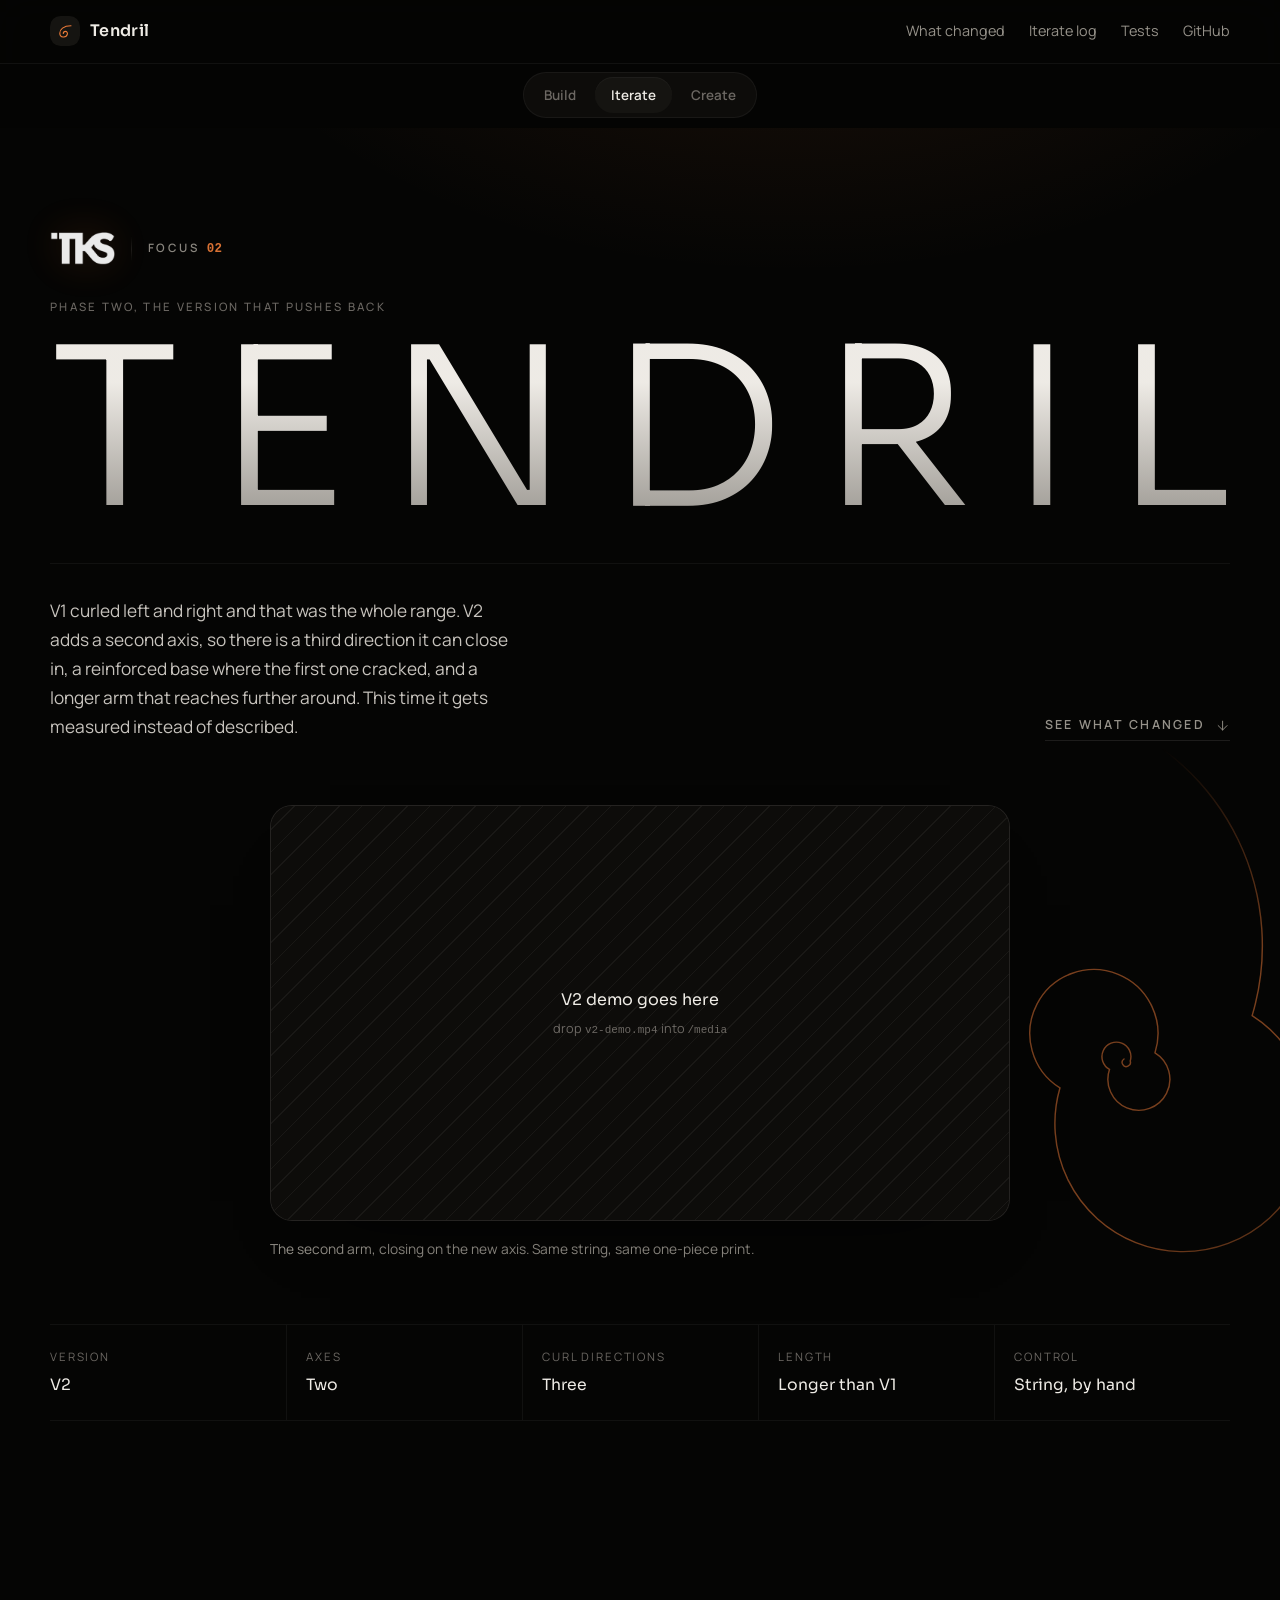
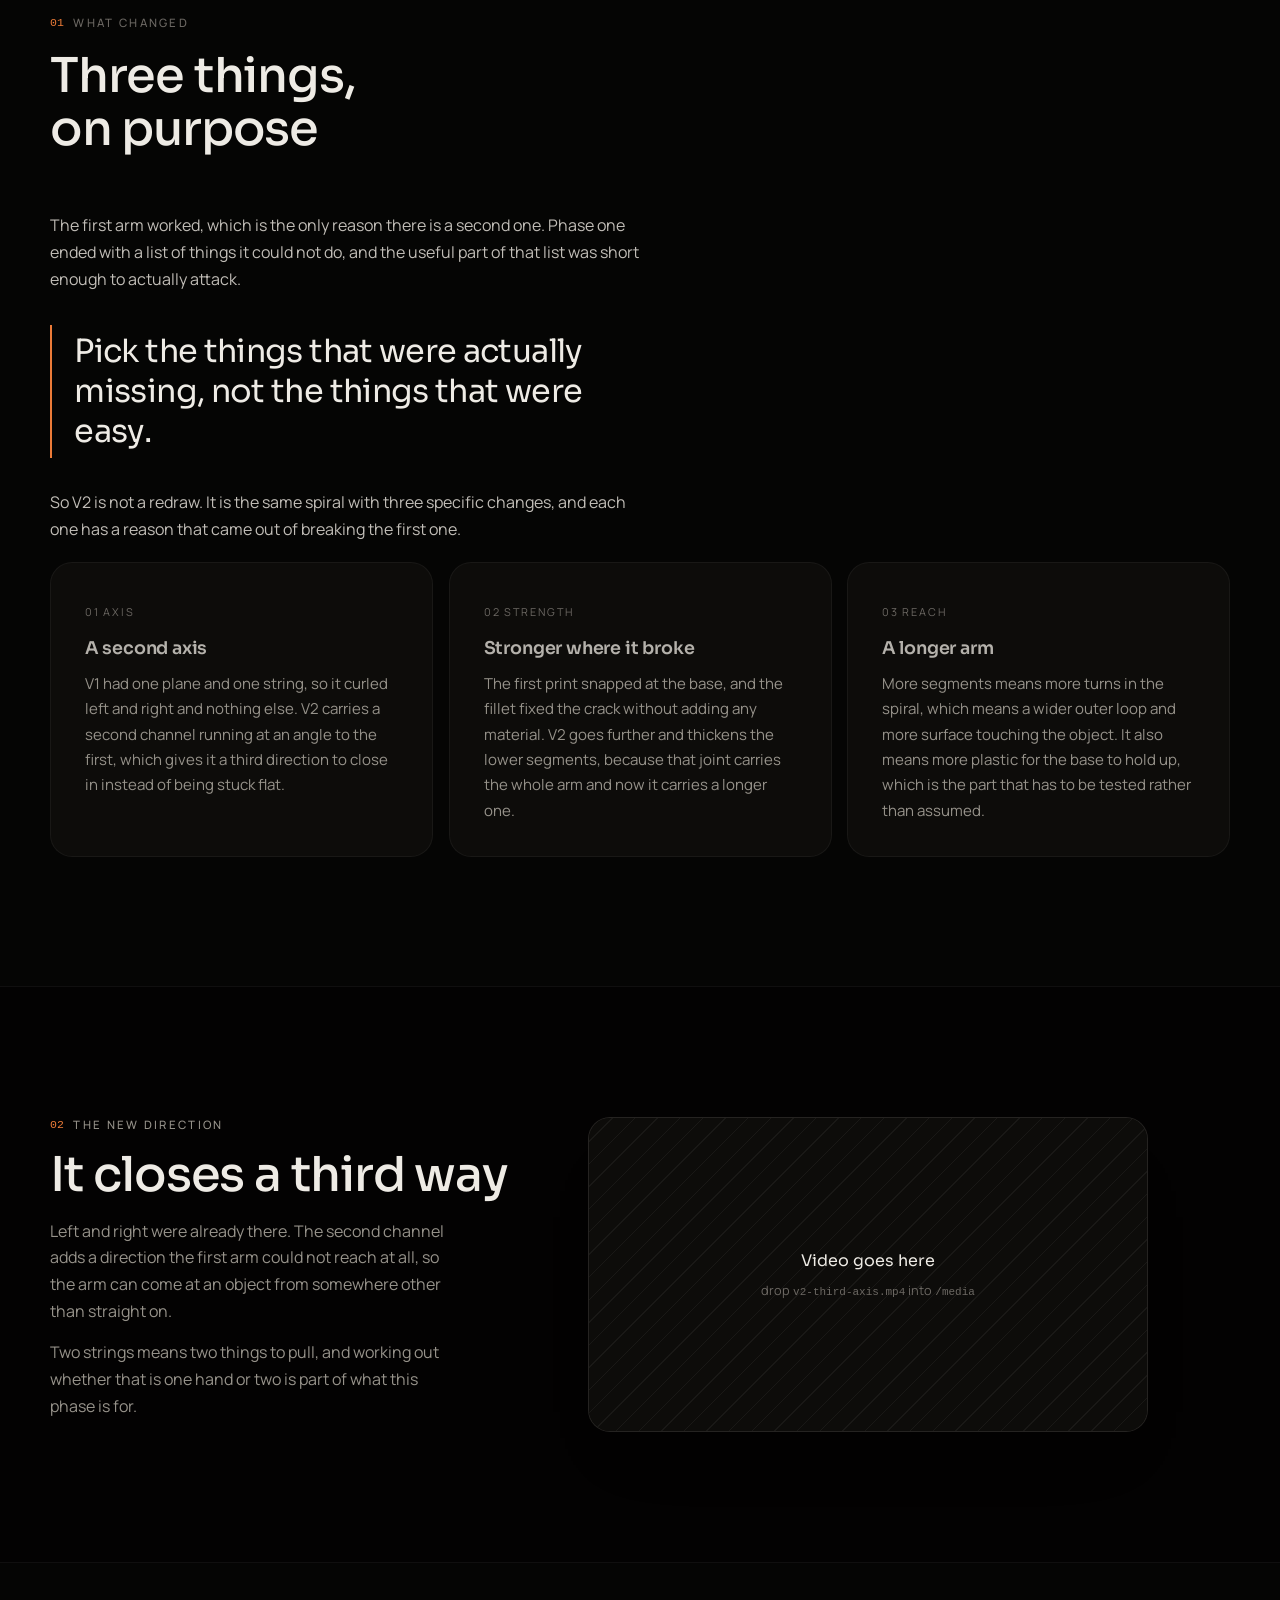
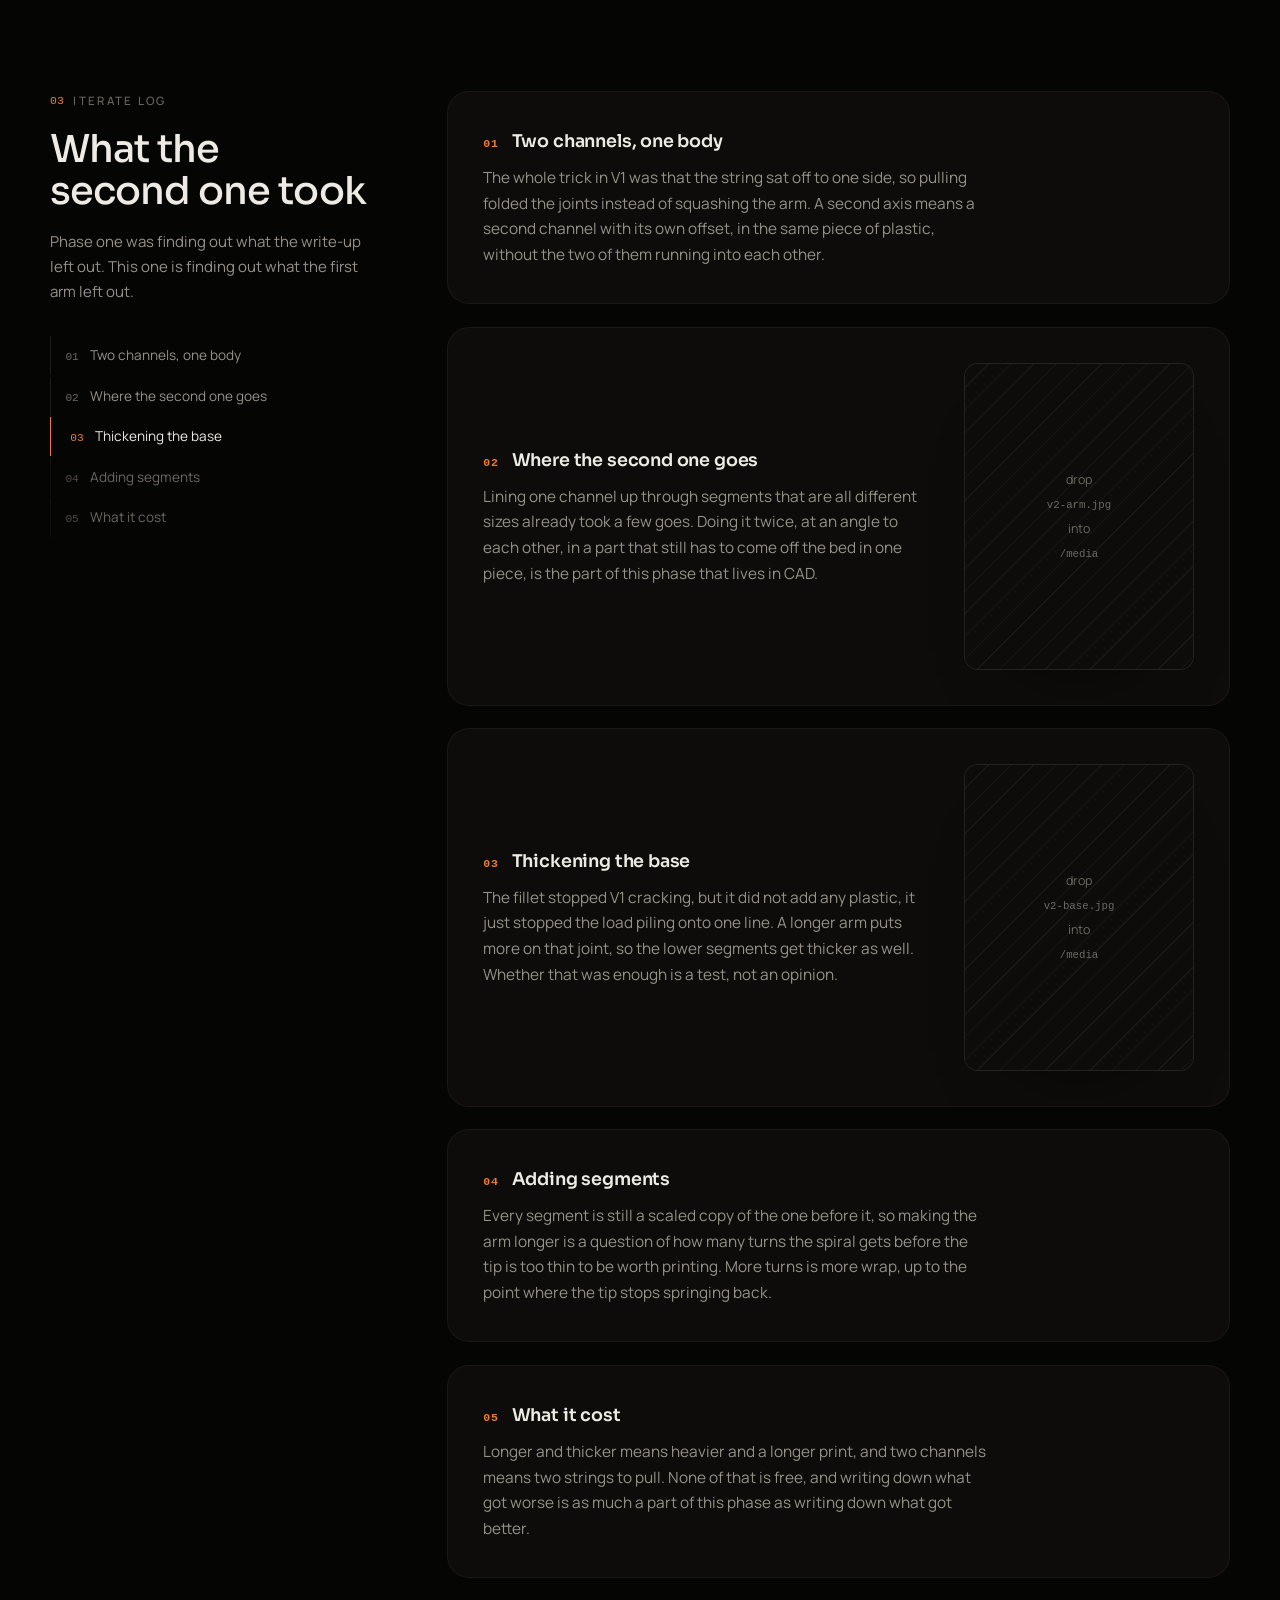
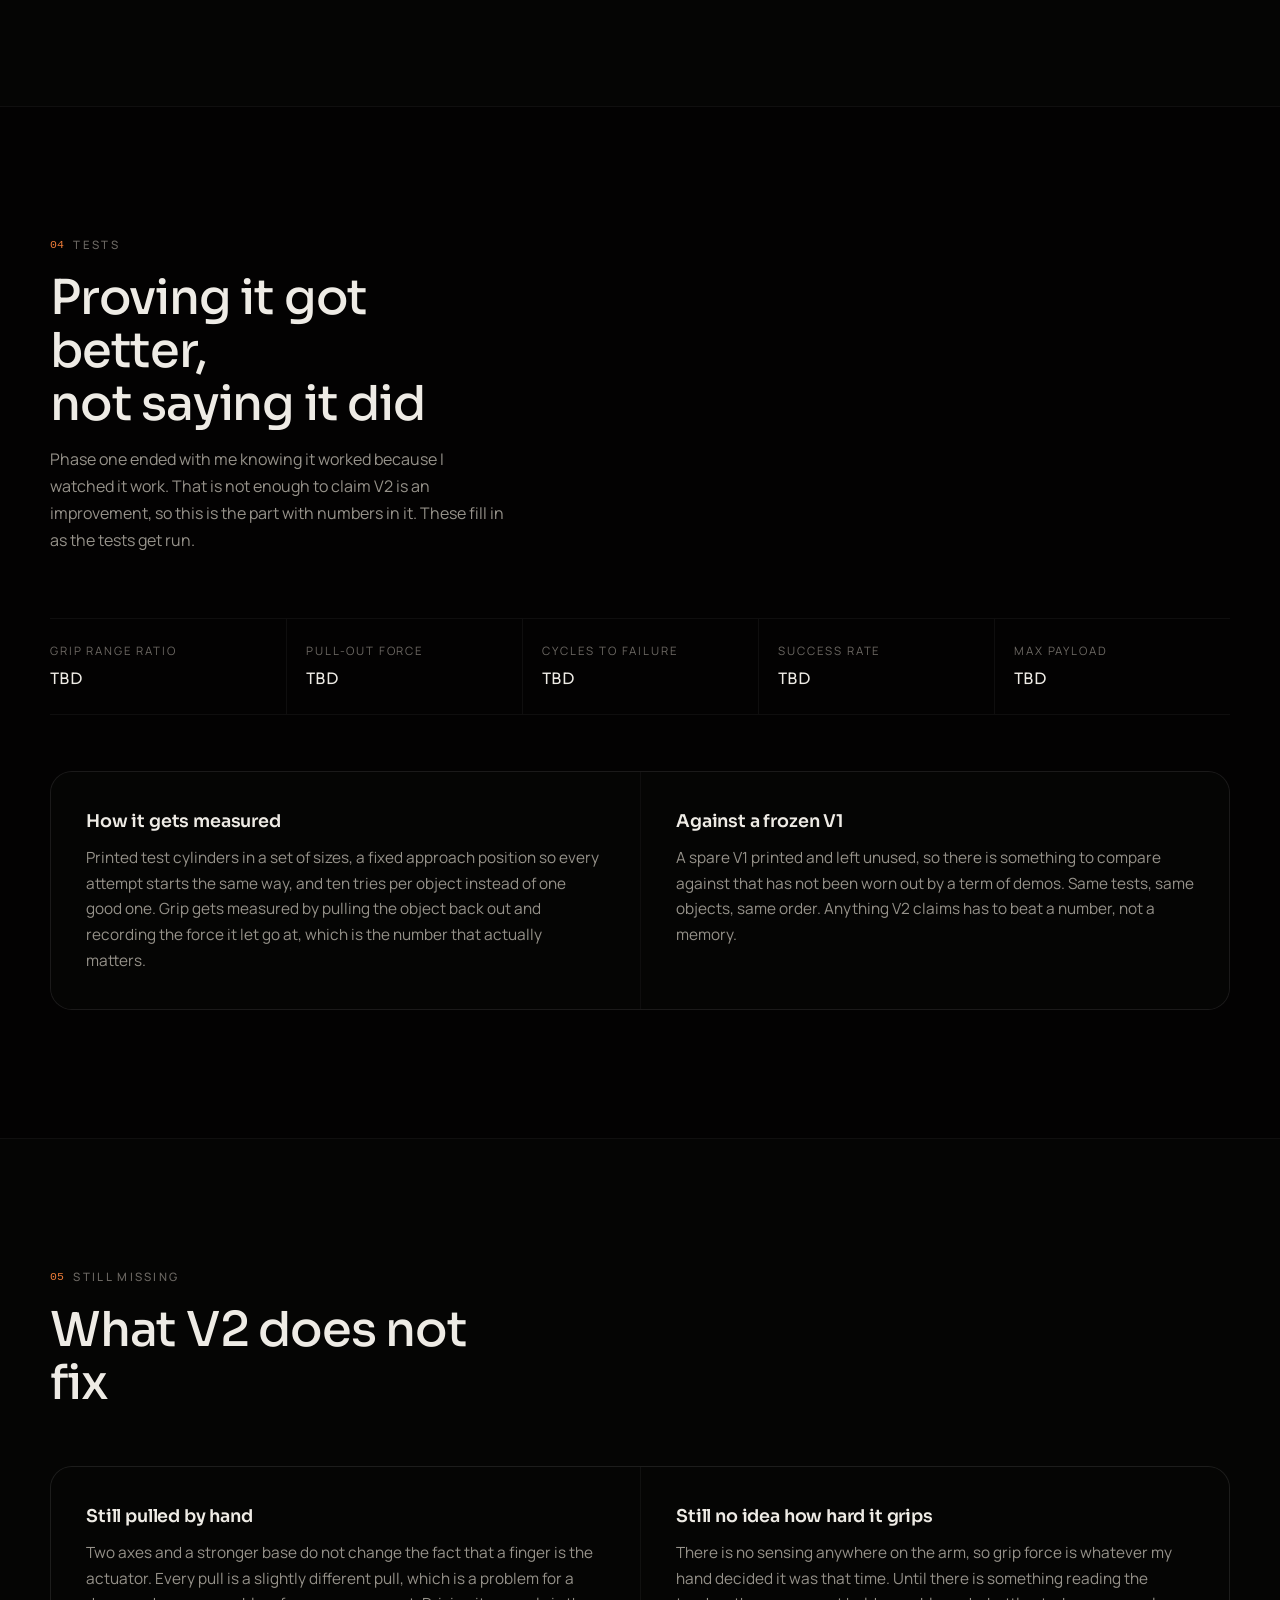
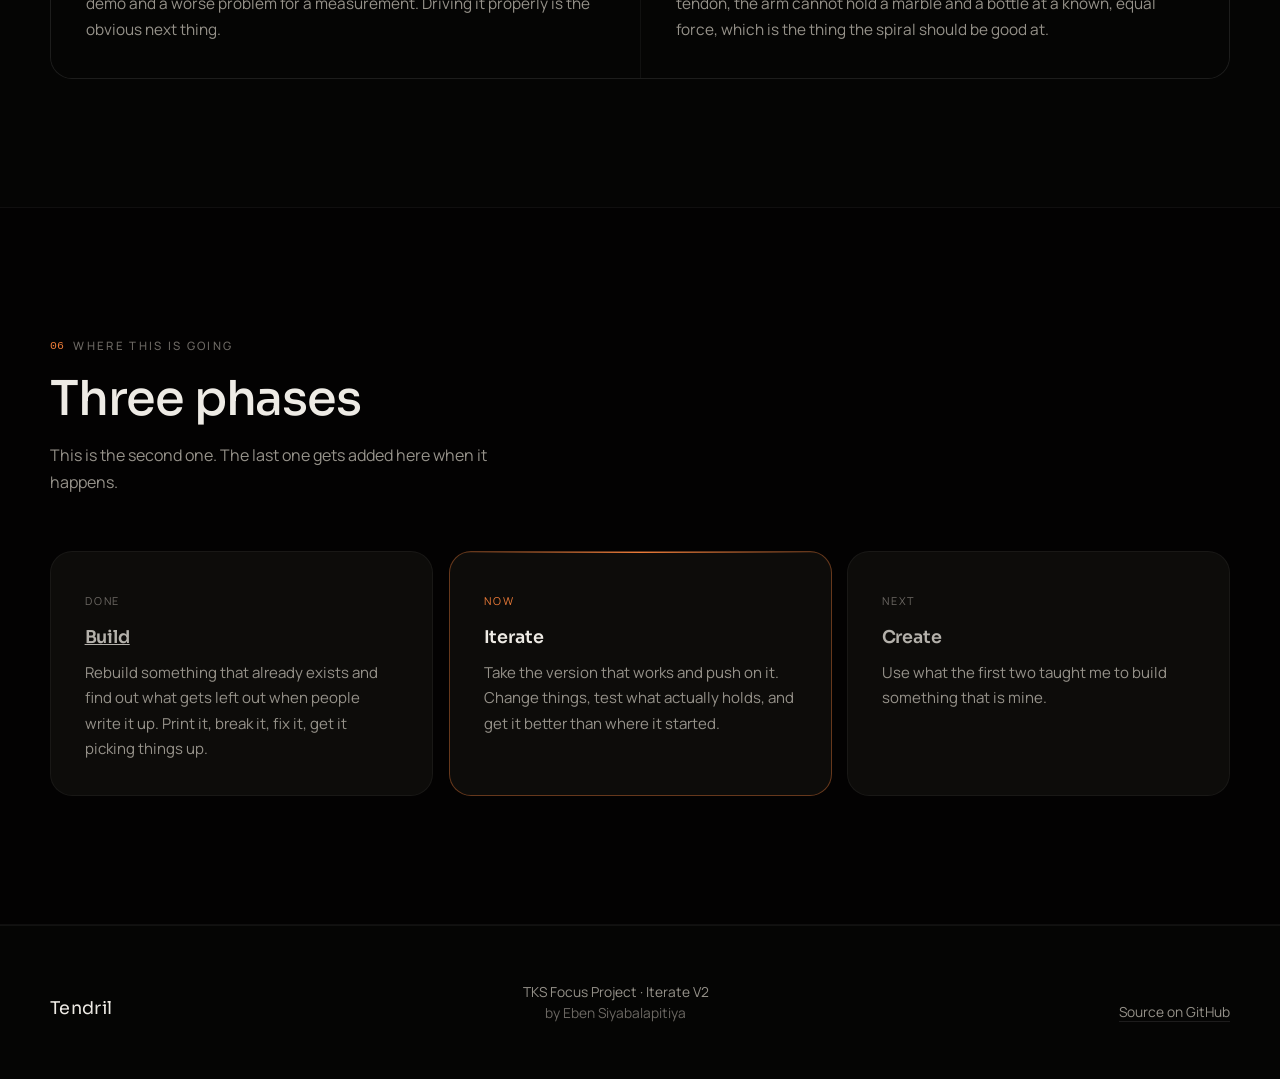
==== iterate.html @ a0ad22db "Add the iterate page for V2 Phase two: the arm with a second axis, so it closes in a third direction" ====
<!doctype html>
<html lang="en">
<head>
<meta charset="utf-8">
<meta name="viewport" content="width=device-width, initial-scale=1">
<title>Tendril V2, two axes and a stronger spine</title>
<meta name="description" content="Phase two of Tendril. The same spiral rebuilt with a second axis, a reinforced base and more reach, then measured against the first one. By Eben Siyabalapitiya.">
<meta property="og:title" content="Tendril V2, two axes and a stronger spine">
<meta property="og:description" content="V1 curled left and right. V2 adds a third direction, a stronger base and a longer arm, and this time there are numbers.">
<meta property="og:type" content="website">
<meta property="og:url" content="https://tendril-arm.vercel.app/iterate.html">
<meta property="og:image" content="https://tendril-arm.vercel.app/media/og-iterate.jpg">
<meta property="og:image:width" content="1200">
<meta property="og:image:height" content="630">
<meta property="og:image:alt" content="Tendril V2, a printed spiral arm that curls on two axes">
<meta name="twitter:card" content="summary_large_image">
<meta name="twitter:image" content="https://tendril-arm.vercel.app/media/og-iterate.jpg">
<meta name="theme-color" content="#111110">
<link rel="preconnect" href="https://fonts.googleapis.com">
<link rel="preconnect" href="https://fonts.gstatic.com" crossorigin>
<link href="https://fonts.googleapis.com/css2?family=Sora:wght@300;400;500;600&family=Manrope:wght@400;500;600&display=swap" rel="stylesheet">
<link rel="stylesheet" href="styles.css">
</head>
<body>
<a class="skip" href="#main">Skip to content</a>

<header class="nav">
  <div class="shell nav-inner">
    <a class="brand" href="#top">
      <span class="brand-mark" aria-hidden="true">
        <svg viewBox="0 0 24 24" fill="none" stroke="currentColor" stroke-width="1.6" stroke-linecap="round">
          <path d="M20 4C9 4 4 9.5 4 14.5A5.5 5.5 0 0 0 14.8 16c.6-2.2-.8-4-2.8-4-1.7 0-3 1.3-3 3"/>
        </svg>
      </span>
      Tendril
    </a>

    <nav>
      <a href="#changes">What changed</a>
      <a href="#log">Iterate log</a>
      <a href="#tests">Tests</a>
      <a href="https://github.com/Eben-Siyabalapitiya/TENDRIL">GitHub</a>
    </nav>
  </div>
  <div class="phase-bar">
    <div class="shell">
      <div class="phases" role="group" aria-label="Project phase">
        <a class="phase" href="/">Build</a>
        <a class="phase is-current" href="/iterate.html" aria-current="page">Iterate</a>
        <span class="phase is-locked" aria-disabled="true" title="Starts after the iterate phase">Create</span>
      </div>
    </div>
  </div>
</header>

<main id="main">

  <!-- ─────────────────────────── hero ─────────────────────────── -->
  <section class="hero" id="top">
    <div class="hero-bg" aria-hidden="true">
      <svg viewBox="0 0 600 600" preserveAspectRatio="xMidYMid meet">
        <path class="spiral-line" d="M300 300 m0 0 a4 4 0 1 0 6 2 a14 14 0 1 0 -20 8 a30 30 0 1 0 44 -16 a62 62 0 1 0 -92 34 a124 124 0 1 0 186 -70 a236 236 0 1 0 -352 132" />
      </svg>
    </div>
    <div class="shell">
      <div class="hero-copy">
        <div class="tks-lockup reveal">
          <img src="media/tks-logo.png" alt="TKS">
          <span class="tks-rule" aria-hidden="true"></span>
          <span class="tks-label">Focus<i>02</i></span>
        </div>
        <p class="eyebrow reveal">Phase two, the version that pushes back</p>
        <h1 class="wordmark" aria-label="Tendril">
          <span>T</span><span>E</span><span>N</span><span>D</span><span>R</span><span>I</span><span>L</span>
        </h1>
        <div class="hero-foot">
          <p class="lede reveal">V1 curled left and right and that was the whole range. V2 adds a second axis, so there is a third direction it can close in, a reinforced base where the first one cracked, and a longer arm that reaches further around. This time it gets measured instead of described.</p>
          <a class="hero-cta reveal" href="#changes">
            <span>See what changed</span>
            <svg viewBox="0 0 24 24" fill="none" stroke="currentColor" stroke-width="1.5" stroke-linecap="round" stroke-linejoin="round" aria-hidden="true"><path d="M12 5v14M5 12l7 7 7-7"/></svg>
          </a>
        </div>
      </div>
    </div>

    <figure class="hero-media reveal">
      <div class="video-frame" data-video>
        <video playsinline muted loop controls preload="metadata" poster="media/poster-v2.jpg">
          <source src="media/v2-demo.mp4" type="video/mp4">
        </video>
        <div class="video-fallback">
          <p>V2 demo goes here</p>
          <span>drop <code>v2-demo.mp4</code> into <code>/media</code></span>
        </div>
      </div>
      <figcaption class="shell">The second arm, closing on the new axis. Same string, same one-piece print.</figcaption>
    </figure>

    <div class="shell">
      <ul class="facts reveal">
        <li><span>Version</span><strong>V2</strong></li>
        <li><span>Axes</span><strong>Two</strong></li>
        <li><span>Curl directions</span><strong>Three</strong></li>
        <li><span>Length</span><strong>Longer than V1</strong></li>
        <li><span>Control</span><strong>String, by hand</strong></li>
      </ul>
    </div>
  </section>

  <!-- ─────────────────────────── what changed ─────────────────────────── -->
  <section class="section" id="changes">
    <div class="shell">
      <header class="section-head reveal">
        <p class="eyebrow"><i>01</i> What changed</p>
        <h2>Three things,<br>on purpose</h2>
      </header>

      <div class="read">
        <p class="reveal">The first arm worked, which is the only reason there is a second one. Phase one ended with a list of things it could not do, and the useful part of that list was short enough to actually attack.</p>
        <p class="pull reveal">Pick the things that were actually missing, not the things that were easy.</p>
        <p class="reveal">So V2 is not a redraw. It is the same spiral with three specific changes, and each one has a reason that came out of breaking the first one.</p>
      </div>

      <ol class="phase-rail">
        <li class="reveal">
          <span class="tag">01 Axis</span>
          <h3>A second axis</h3>
          <p>V1 had one plane and one string, so it curled left and right and nothing else. V2 carries a second channel running at an angle to the first, which gives it a third direction to close in instead of being stuck flat.</p>
        </li>
        <li class="reveal">
          <span class="tag">02 Strength</span>
          <h3>Stronger where it broke</h3>
          <p>The first print snapped at the base, and the fillet fixed the crack without adding any material. V2 goes further and thickens the lower segments, because that joint carries the whole arm and now it carries a longer one.</p>
        </li>
        <li class="reveal">
          <span class="tag">03 Reach</span>
          <h3>A longer arm</h3>
          <p>More segments means more turns in the spiral, which means a wider outer loop and more surface touching the object. It also means more plastic for the base to hold up, which is the part that has to be tested rather than assumed.</p>
        </li>
      </ol>
    </div>
  </section>

  <!-- ──────────────────── the new axis ──────────────────── -->
  <section class="section alt" id="axis">
    <div class="shell offset-grid">
      <div class="offset-copy reveal" data-from="left">
        <p class="eyebrow"><i>02</i> The new direction</p>
        <h2>It closes a third way</h2>
        <p>Left and right were already there. The second channel adds a direction the first arm could not reach at all, so the arm can come at an object from somewhere other than straight on.</p>
        <p>Two strings means two things to pull, and working out whether that is one hand or two is part of what this phase is for.</p>
      </div>
      <figure class="offset-media reveal" data-from="right">
        <div class="video-frame" data-video>
          <video playsinline muted loop controls preload="metadata" poster="media/poster-v2-axis.jpg">
            <source src="media/v2-third-axis.mp4" type="video/mp4">
          </video>
          <div class="video-fallback">
            <p>Video goes here</p>
            <span>drop <code>v2-third-axis.mp4</code> into <code>/media</code></span>
          </div>
        </div>
      </figure>
    </div>
  </section>

  <!-- ─────────────────────────── iterate log ─────────────────────────── -->
  <section class="section" id="log">
    <div class="shell log-layout">
      <aside class="log-rail">
        <div class="log-rail-inner">
          <p class="eyebrow"><i>03</i> Iterate log</p>
          <h2>What the<br>second one took</h2>
          <p class="sub">Phase one was finding out what the write-up left out. This one is finding out what the first arm left out.</p>
          <ol class="rail-steps" aria-hidden="true">
            <li data-step="1"><span>01</span> Two channels, one body</li>
            <li data-step="2"><span>02</span> Where the second one goes</li>
            <li data-step="3"><span>03</span> Thickening the base</li>
            <li data-step="4"><span>04</span> Adding segments</li>
            <li data-step="5"><span>05</span> What it cost</li>
          </ol>
        </div>
      </aside>

      <ol class="log">
        <li class="reveal">
          <div class="log-text">
            <h3>Two channels, one body</h3>
            <p>The whole trick in V1 was that the string sat off to one side, so pulling folded the joints instead of squashing the arm. A second axis means a second channel with its own offset, in the same piece of plastic, without the two of them running into each other.</p>
          </div>
        </li>
        <li class="reveal">
          <div class="log-text">
            <h3>Where the second one goes</h3>
            <p>Lining one channel up through segments that are all different sizes already took a few goes. Doing it twice, at an angle to each other, in a part that still has to come off the bed in one piece, is the part of this phase that lives in CAD.</p>
          </div>
          <figure class="shot">
            <img src="media/v2-arm.jpg" alt="The V2 arm printed flat, next to V1 for comparison" loading="lazy">
            <div class="shot-ph">drop <code>v2-arm.jpg</code> into <code>/media</code></div>
          </figure>
        </li>
        <li class="reveal">
          <div class="log-text">
            <h3>Thickening the base</h3>
            <p>The fillet stopped V1 cracking, but it did not add any plastic, it just stopped the load piling onto one line. A longer arm puts more on that joint, so the lower segments get thicker as well. Whether that was enough is a test, not an opinion.</p>
          </div>
          <figure class="shot">
            <img src="media/v2-base.jpg" alt="The reinforced base of the V2 arm" loading="lazy">
            <div class="shot-ph">drop <code>v2-base.jpg</code> into <code>/media</code></div>
          </figure>
        </li>
        <li class="reveal">
          <div class="log-text">
            <h3>Adding segments</h3>
            <p>Every segment is still a scaled copy of the one before it, so making the arm longer is a question of how many turns the spiral gets before the tip is too thin to be worth printing. More turns is more wrap, up to the point where the tip stops springing back.</p>
          </div>
        </li>
        <li class="reveal">
          <div class="log-text">
            <h3>What it cost</h3>
            <p>Longer and thicker means heavier and a longer print, and two channels means two strings to pull. None of that is free, and writing down what got worse is as much a part of this phase as writing down what got better.</p>
          </div>
        </li>
      </ol>
    </div>
  </section>

  <!-- ─────────────────────────── tests ─────────────────────────── -->
  <section class="section alt" id="tests">
    <div class="shell">
      <header class="section-head reveal">
        <p class="eyebrow"><i>04</i> Tests</p>
        <h2>Proving it got better,<br>not saying it did</h2>
        <p class="sub">Phase one ended with me knowing it worked because I watched it work. That is not enough to claim V2 is an improvement, so this is the part with numbers in it. These fill in as the tests get run.</p>
      </header>

      <ul class="facts reveal">
        <li><span>Grip range ratio</span><strong>TBD</strong></li>
        <li><span>Pull-out force</span><strong>TBD</strong></li>
        <li><span>Cycles to failure</span><strong>TBD</strong></li>
        <li><span>Success rate</span><strong>TBD</strong></li>
        <li><span>Max payload</span><strong>TBD</strong></li>
      </ul>

      <div class="split">
        <article class="note reveal" data-from="left">
          <h3>How it gets measured</h3>
          <p>Printed test cylinders in a set of sizes, a fixed approach position so every attempt starts the same way, and ten tries per object instead of one good one. Grip gets measured by pulling the object back out and recording the force it let go at, which is the number that actually matters.</p>
        </article>
        <article class="note reveal" data-from="right">
          <h3>Against a frozen V1</h3>
          <p>A spare V1 printed and left unused, so there is something to compare against that has not been worn out by a term of demos. Same tests, same objects, same order. Anything V2 claims has to beat a number, not a memory.</p>
        </article>
      </div>
    </div>
  </section>

  <!-- ─────────────────────────── next ─────────────────────────── -->
  <section class="section" id="next">
    <div class="shell">
      <header class="section-head reveal">
        <p class="eyebrow"><i>05</i> Still missing</p>
        <h2>What V2 does not fix</h2>
      </header>
      <div class="split">
        <article class="note reveal" data-from="left">
          <h3>Still pulled by hand</h3>
          <p>Two axes and a stronger base do not change the fact that a finger is the actuator. Every pull is a slightly different pull, which is a problem for a demo and a worse problem for a measurement. Driving it properly is the obvious next thing.</p>
        </article>
        <article class="note reveal" data-from="right">
          <h3>Still no idea how hard it grips</h3>
          <p>There is no sensing anywhere on the arm, so grip force is whatever my hand decided it was that time. Until there is something reading the tendon, the arm cannot hold a marble and a bottle at a known, equal force, which is the thing the spiral should be good at.</p>
        </article>
      </div>
    </div>
  </section>

  <!-- ─────────────────────────── phases ─────────────────────────── -->
  <section class="section alt" id="phases">
    <div class="shell">
      <header class="section-head reveal">
        <p class="eyebrow"><i>06</i> Where this is going</p>
        <h2>Three phases</h2>
        <p class="sub">This is the second one. The last one gets added here when it happens.</p>
      </header>
      <ol class="phase-rail">
        <li class="reveal">
          <span class="tag">Done</span>
          <h3><a href="/">Build</a></h3>
          <p>Rebuild something that already exists and find out what gets left out when people write it up. Print it, break it, fix it, get it picking things up.</p>
        </li>
        <li class="reveal active">
          <span class="tag">Now</span>
          <h3>Iterate</h3>
          <p>Take the version that works and push on it. Change things, test what actually holds, and get it better than where it started.</p>
        </li>
        <li class="reveal">
          <span class="tag">Next</span>
          <h3>Create</h3>
          <p>Use what the first two taught me to build something that is mine.</p>
        </li>
      </ol>
    </div>
  </section>

</main>

<footer class="footer">
  <div class="shell footer-inner">
    <p class="footer-mark">Tendril</p>
    <p class="footer-line">TKS Focus Project · Iterate V2<br><span>by Eben Siyabalapitiya</span></p>
    <p class="footer-link"><a href="https://github.com/Eben-Siyabalapitiya/TENDRIL">Source on GitHub</a></p>
  </div>
</footer>

<script src="script.js"></script>
</body>
</html>
---- styles.css ----
:root {
  --bg: oklch(11.5% .003 80);
  --bg-deep: oklch(9% .003 80);
  --fg: oklch(94% .008 80);
  --surface: oklch(15.5% .004 80);
  --surface-raised: oklch(19% .005 80);
  --muted: oklch(66% .012 80);
  --faint: oklch(52% .01 80);
  --hairline: oklch(94% .008 80 / .10);
  --hairline-soft: oklch(94% .008 80 / .055);
  --accent: oklch(70% .16 48);
  --accent-dim: oklch(70% .16 48 / .18);
  --radius: 14px;
  --radius-lg: 22px;
  --shell: 1180px;
  --sans: Manrope, ui-sans-serif, system-ui, sans-serif;
  --display: Sora, ui-sans-serif, system-ui, sans-serif;
  --mono: ui-monospace, SFMono-Regular, Menlo, monospace;
  --ease: cubic-bezier(.22, .61, .36, 1);
}

* { box-sizing: border-box; }

html { overflow-x: hidden; }

body {
  margin: 0;
  background: var(--bg);
  color: var(--fg);
  font-family: var(--sans);
  font-size: 16px;
  line-height: 1.68;
  -webkit-font-smoothing: antialiased;
  overflow-x: hidden;
}

::selection { background: var(--accent-dim); color: var(--fg); }

img, video { max-width: 100%; display: block; }
a { color: inherit; }

:focus-visible {
  outline: 2px solid var(--accent);
  outline-offset: 3px;
  border-radius: 4px;
}

.skip { position: absolute; left: -9999px; top: 0; background: var(--surface-raised); padding: .75rem 1rem; border-radius: var(--radius); }
.skip:focus { left: 1rem; top: 1rem; z-index: 60; }

.shell { width: min(100% - 2.5rem, var(--shell)); margin-inline: auto; }

/* ── scroll progress ─────────────────────────────────────────── */
.progress {
  position: fixed; inset: 0 auto auto 0; height: 2px; width: 100%;
  transform: scaleX(0); transform-origin: 0 50%;
  background: linear-gradient(90deg, var(--accent), oklch(80% .09 60));
  z-index: 60; pointer-events: none;
}

/* ── nav ─────────────────────────────────────────────────────── */
.nav {
  position: sticky; top: 0; z-index: 50;
  background: oklch(11.5% .003 80 / .72);
  backdrop-filter: blur(18px) saturate(1.2);
  border-bottom: 1px solid transparent;
  transition: border-color .4s var(--ease), background .4s var(--ease);
}
.nav.is-stuck { border-bottom-color: var(--hairline-soft); }
.nav-inner { display: flex; align-items: center; justify-content: space-between; padding-block: 1rem; gap: 1rem; }

.brand {
  display: inline-flex; align-items: center; gap: .6rem;
  font-family: var(--display); font-weight: 600; font-size: 1rem;
  letter-spacing: .02em; text-decoration: none;
}
.brand-mark {
  width: 1.9rem; height: 1.9rem; display: grid; place-items: center;
  background: var(--surface-raised); border-radius: .65rem; color: var(--accent);
  transition: transform .5s var(--ease), background .3s var(--ease);
}
.brand:hover .brand-mark { transform: rotate(-35deg) scale(1.06); background: var(--accent-dim); }
.brand-mark svg { width: 1.05rem; height: 1.05rem; }

.nav nav { display: flex; gap: 1.5rem; }
.nav nav a {
  position: relative; text-decoration: none; color: var(--muted);
  font-size: .9rem; padding-block: .2rem; transition: color .25s var(--ease);
}
.nav nav a::after {
  content: ""; position: absolute; left: 0; bottom: 0; height: 1px; width: 100%;
  background: currentColor; transform: scaleX(0); transform-origin: 100% 50%;
  transition: transform .4s var(--ease);
}
.nav nav a:hover { color: var(--fg); }
.nav nav a:hover::after { transform: scaleX(1); transform-origin: 0 50%; }
@media (max-width: 860px) { .nav nav a:last-child { display: none; } }

/* phase bar under the nav */
.phase-bar { border-top: 1px solid var(--hairline-soft); background: oklch(11.5% .003 80 / .6); }
.phase-bar .shell { display: flex; justify-content: center; padding-block: .55rem; }

/* phase switcher */
.phases {
  display: inline-flex; gap: .2rem; padding: .25rem;
  background: var(--surface); border: 1px solid var(--hairline-soft); border-radius: 999px;
}
.phase {
  position: relative; padding: .4rem 1rem; border-radius: 999px;
  font-size: .84rem; font-weight: 600; text-decoration: none; color: var(--faint);
  transition: color .3s var(--ease), background .3s var(--ease);
}
.phase.is-current { background: var(--surface-raised); color: var(--fg); box-shadow: 0 1px 0 oklch(100% 0 0 / .04) inset; }
a.phase:not(.is-current):hover { color: var(--fg); }
.phase.is-locked { cursor: not-allowed; }
@media (max-width: 760px) {
  .phases { width: 100%; justify-content: space-between; }
  .phase { flex: 1; text-align: center; }
}

/* ── type ────────────────────────────────────────────────────── */
h1, h2, h3 { font-family: var(--display); font-weight: 500; letter-spacing: -.025em; margin: 0; }
h2 { font-size: clamp(2rem, 4vw, 3rem); line-height: 1.1; }
h3 { font-size: 1.1rem; font-weight: 600; letter-spacing: -.01em; margin-bottom: .5rem; }

.eyebrow {
  display: flex; align-items: center; gap: .6rem;
  font-size: .72rem; letter-spacing: .2em; text-transform: uppercase;
  color: var(--faint); margin: 0 0 1.1rem; font-weight: 500;
}
.eyebrow i { font-style: normal; font-family: var(--mono); color: var(--accent); letter-spacing: 0; }

.lede { font-size: 1.08rem; color: oklch(82% .01 80); margin: 0; }
.sub { color: var(--muted); max-width: 56ch; margin: 1rem 0 0; }
code { font-family: var(--mono); font-size: .86em; }

/* ── hero ────────────────────────────────────────────────────── */
.hero {
  position: relative; isolation: isolate; overflow: hidden;
  padding-block: clamp(3.5rem, 9vw, 6.5rem) clamp(2.5rem, 6vw, 4rem);
}
.hero::before {
  content: ""; position: absolute; inset: -20% -10% 40%;
  background: radial-gradient(60% 55% at 60% 0%, oklch(70% .16 48 / .13), transparent 70%);
  z-index: -2; pointer-events: none;
}
.hero-bg {
  position: absolute; inset: auto -12% 8% auto; width: min(58vw, 620px); aspect-ratio: 1;
  z-index: -1; opacity: .5; pointer-events: none;
  -webkit-mask-image: radial-gradient(circle at 50% 50%, #000 40%, transparent 72%);
          mask-image: radial-gradient(circle at 50% 50%, #000 40%, transparent 72%);
}
.hero-bg svg { width: 100%; height: 100%; }
.spiral-line {
  fill: none; stroke: var(--accent); stroke-width: 1.4; stroke-linecap: round;
  stroke-dasharray: 2600; stroke-dashoffset: 2600;
  animation: draw 3.4s 0.3s var(--ease) forwards, breathe 9s 3.6s ease-in-out infinite;
}
@keyframes draw { to { stroke-dashoffset: 0; } }
@keyframes breathe { 0%, 100% { opacity: .85; } 50% { opacity: .45; } }

.hero-copy { max-width: 100%; }

/* TKS lockup above the headline */
.tks-lockup {
  display: inline-flex; align-items: center; gap: 1rem;
  margin-bottom: clamp(1.4rem, 3vw, 2rem);
}
.tks-lockup img {
  height: clamp(1.6rem, 2.6vw, 2.1rem); width: auto;
  opacity: .92;
  filter: drop-shadow(0 0 22px oklch(70% .16 48 / .22));
  animation: mark-in 1.1s .15s var(--ease) both;
}
.tks-rule {
  width: 1px; height: 1.6rem;
  background: linear-gradient(180deg, transparent, var(--hairline), transparent);
  animation: rule-in .9s .5s var(--ease) both;
}
.tks-label {
  display: flex; align-items: baseline; gap: .45rem;
  font-size: .72rem; letter-spacing: .24em; text-transform: uppercase;
  font-weight: 600; color: var(--muted);
  animation: mark-in 1s .65s var(--ease) both;
}
.tks-label i {
  font-style: normal; font-family: var(--mono); letter-spacing: .02em;
  color: var(--accent); font-size: .78rem;
}
@keyframes mark-in { from { opacity: 0; transform: translateY(8px); } to { opacity: .92; transform: none; } }
@keyframes rule-in { from { opacity: 0; transform: scaleY(0); } to { opacity: 1; transform: none; } }
@media (max-width: 520px) { .tks-lockup { gap: .8rem; } }

.wordmark {
  display: flex; flex-wrap: nowrap; justify-content: space-between;
  margin: 0 0 clamp(1.5rem, 3vw, 2.2rem);
  font-weight: 300; letter-spacing: -.01em; line-height: .88;
  font-size: clamp(3.6rem, 17.2vw, 15.6rem);
}
.wordmark span {
  display: block;
  background: linear-gradient(180deg, var(--fg) 25%, oklch(62% .01 80) 115%);
  -webkit-background-clip: text; background-clip: text; color: transparent;
  opacity: 0; transform: translateY(.42em) rotate(2deg);
  animation: letter-in .9s var(--ease) forwards;
}
.wordmark span:nth-child(1) { animation-delay: .05s }
.wordmark span:nth-child(2) { animation-delay: .11s }
.wordmark span:nth-child(3) { animation-delay: .17s }
.wordmark span:nth-child(4) { animation-delay: .23s }
.wordmark span:nth-child(5) { animation-delay: .29s }
.wordmark span:nth-child(6) { animation-delay: .35s }
.wordmark span:nth-child(7) { animation-delay: .41s }
@keyframes letter-in { to { opacity: 1; transform: none; } }

.hero-foot {
  display: grid; grid-template-columns: minmax(0, 46ch) auto;
  gap: clamp(1.5rem, 4vw, 3rem); align-items: end; justify-content: space-between;
  padding-top: clamp(1.4rem, 3vw, 2rem);
  border-top: 1px solid var(--hairline-soft);
}
@media (max-width: 760px) { .hero-foot { grid-template-columns: 1fr; align-items: start; } }

.hero-cta {
  display: inline-flex; align-items: center; gap: .6rem; white-space: nowrap;
  font-size: .78rem; letter-spacing: .18em; text-transform: uppercase; font-weight: 600;
  color: var(--muted); text-decoration: none; padding-bottom: .25rem;
  border-bottom: 1px solid var(--hairline);
  transition: color .3s var(--ease), border-color .3s var(--ease);
}
.hero-cta:hover { color: var(--fg); border-color: var(--fg); }
.hero-cta svg { width: .95rem; height: .95rem; animation: nudge 2.4s ease-in-out infinite; }
@keyframes nudge { 0%, 100% { transform: translateY(0); } 50% { transform: translateY(3px); } }

/* hero video, wider than the text column */
.hero-media { margin: clamp(2.5rem, 5vw, 4rem) 0 0; }
.hero-media .video-frame {
  width: min(100% - 2.5rem, 740px);
  margin-inline: auto; aspect-ratio: 16 / 9;
}
.hero-media figcaption { width: min(100% - 2.5rem, 740px); margin: 1rem auto 0; color: var(--muted); font-size: .86rem; }

/* ── fact strip ──────────────────────────────────────────────── */
.facts {
  list-style: none; margin: clamp(2.5rem, 6vw, 4rem) 0 0; padding: 0;
  display: grid; grid-template-columns: repeat(5, 1fr);
  border-top: 1px solid var(--hairline-soft); border-bottom: 1px solid var(--hairline-soft);
}
.facts li {
  padding: 1.4rem 1.2rem; display: flex; flex-direction: column; gap: .3rem;
  border-left: 1px solid var(--hairline-soft);
  transition: background .4s var(--ease);
}
.facts li:first-child { border-left: 0; padding-left: 0; }
.facts li:hover { background: oklch(94% .008 80 / .02); }
.facts span { font-size: .72rem; letter-spacing: .16em; text-transform: uppercase; color: var(--faint); }
.facts strong { font-family: var(--display); font-weight: 400; font-size: .98rem; }
@media (max-width: 860px) {
  .facts { grid-template-columns: repeat(2, 1fr); }
  .facts li { border-left: 0; border-top: 1px solid var(--hairline-soft); padding-inline: 0; }
  .facts li:first-child, .facts li:nth-child(2) { border-top: 0; }
  .facts li:nth-child(even) { padding-left: 1.2rem; border-left: 1px solid var(--hairline-soft); }
}

/* ── sections ────────────────────────────────────────────────── */
.section { padding-block: clamp(4.5rem, 10vw, 8rem); }
.section.alt { background: var(--bg-deep); border-block: 1px solid var(--hairline-soft); }
.section-head { max-width: 46ch; margin-bottom: clamp(2.5rem, 5vw, 3.5rem); }

.read { max-width: 60ch; }
.read p { margin: 0 0 1.2rem; color: oklch(80% .01 80); }
.pull {
  font-family: var(--display); font-size: clamp(1.4rem, 2.6vw, 2rem);
  line-height: 1.25; letter-spacing: -.02em; color: var(--fg) !important;
  padding: .4rem 0 .4rem 1.4rem; border-left: 2px solid var(--accent);
  margin-block: 2rem !important;
}

.pair {
  margin: clamp(2.5rem, 5vw, 4rem) 0 0;
  display: grid; gap: clamp(1.2rem, 3vw, 2rem);
  grid-template-columns: 1.45fr 1fr; align-items: stretch;
}
@media (max-width: 860px) { .pair { grid-template-columns: 1fr; } }
.pair figure { margin: 0; display: flex; flex-direction: column; }
.drawing { margin: 0; }
.drawing img {
  width: 100%; background: var(--surface);
  border: 1px solid var(--hairline-soft); border-radius: var(--radius-lg);
  padding: clamp(1rem, 3vw, 2.5rem);
}
.drawing figcaption, .photo figcaption { margin-top: .9rem; color: var(--faint); font-size: .85rem; }
.photo img {
  width: 100%; flex: 1; min-height: 0; object-fit: cover; object-position: center;
  border: 1px solid var(--hairline-soft); border-radius: var(--radius-lg);
  background: var(--surface);
}

.split {
  margin-top: clamp(2.5rem, 5vw, 3.5rem);
  display: grid; gap: 1px; grid-template-columns: 1fr 1fr;
  background: var(--hairline-soft); border: 1px solid var(--hairline-soft);
  border-radius: var(--radius-lg); overflow: hidden;
}
@media (max-width: 820px) { .split { grid-template-columns: 1fr; } }
.note {
  background: var(--bg); padding: clamp(1.6rem, 3vw, 2.2rem);
  transition: background .5s var(--ease), transform .5s var(--ease);
}
.note:hover { background: var(--surface); transform: translateY(-2px); }
.note h3 { transition: color .4s var(--ease); }
.note:hover h3 { color: var(--accent); }
.note p { margin: 0; color: var(--muted); font-size: .96rem; }

/* ── feature clip (full bleed) ───────────────────────────────── */

 /* single clip, sized not stretched */
.clip { margin: 0; }
.clip .video-frame { width: min(100%, 700px); max-width: 100%; margin-inline: auto; aspect-ratio: 16 / 9; }

/* ── offset clip ─────────────────────────────────────────────── */
.offset-grid {
  display: grid; gap: clamp(2rem, 5vw, 4rem); align-items: center;
  grid-template-columns: 0.85fr 1.15fr;
}
@media (max-width: 860px) { .offset-grid { grid-template-columns: 1fr; } }
.offset-copy h2 { margin-bottom: 1rem; }
.offset-copy p { color: var(--muted); margin: 0 0 .9rem; max-width: 40ch; }
.offset-media { margin: 0; }
.offset-media .video-frame { width: min(100%, 560px); aspect-ratio: 16 / 9; }

/* ── media frames ────────────────────────────────────────────── */
.video-frame, .shot {
  position: relative; overflow: hidden; margin: 0;
  background: var(--surface);
  border: 1px solid var(--hairline);
  border-radius: var(--radius-lg);
  box-shadow: 0 40px 80px -60px #000;
}
.video-frame video { width: 100%; height: 100%; object-fit: contain; background: #000; image-rendering: auto; }
.video-fallback, .shot-ph {
  position: absolute; inset: 0; display: none;
  flex-direction: column; align-items: center; justify-content: center; gap: .3rem;
  text-align: center; padding: 1rem;
  background:
    repeating-linear-gradient(135deg, var(--hairline-soft) 0 1px, transparent 1px 16px),
    var(--surface);
}
.video-frame.is-empty video { display: none; }
.video-frame.is-empty .video-fallback { display: flex; }
.video-fallback p { margin: 0; font-family: var(--display); font-size: 1rem; }
.video-fallback span { font-size: .8rem; color: var(--faint); }

.shot img { width: 100%; height: 100%; object-fit: cover; transition: transform .25s linear, filter .6s var(--ease); }
.shot:hover img { filter: brightness(1.08); }

.shot.is-empty img { display: none; }
.shot.is-empty .shot-ph { display: flex; font-size: .78rem; color: var(--faint); }

/* ── build log ───────────────────────────────────────────────── */
.log-layout {
  display: grid; grid-template-columns: minmax(0, 320px) minmax(0, 1fr);
  gap: clamp(2rem, 6vw, 5rem); align-items: start;
}
@media (max-width: 960px) { .log-layout { grid-template-columns: 1fr; } }

.log-rail-inner { position: sticky; top: 7.5rem; }
@media (max-width: 960px) { .log-rail-inner { position: static; } }
.log-rail h2 { font-size: clamp(1.9rem, 3vw, 2.5rem); margin-bottom: 1rem; }
.log-rail .sub { font-size: .94rem; margin-bottom: 2rem; }

.rail-steps { list-style: none; margin: 0; padding: 0; display: grid; gap: .1rem; }
@media (max-width: 960px) { .rail-steps { display: none; } }
.rail-steps li {
  display: flex; align-items: baseline; gap: .7rem;
  padding: .5rem 0 .5rem .9rem; font-size: .85rem; color: var(--faint);
  border-left: 1px solid var(--hairline-soft);
  transition: color .5s var(--ease), border-color .5s var(--ease), padding-left .5s var(--ease);
}
.rail-steps li span { font-family: var(--mono); font-size: .7rem; opacity: .7; }
.rail-steps li.is-active {
  color: var(--fg); border-left-color: var(--accent); padding-left: 1.2rem;
}
.rail-steps li.is-active span { color: var(--accent); opacity: 1; }
.rail-steps li.is-done { color: var(--muted); border-left-color: var(--hairline); }

.log { list-style: none; counter-reset: step; margin: 0; padding: 0; display: grid; gap: clamp(1rem, 2vw, 1.4rem); }
.log li {
  counter-increment: step; position: relative; overflow: hidden;
  background: var(--surface); border: 1px solid var(--hairline-soft);
  border-radius: var(--radius-lg); padding: clamp(1.5rem, 3vw, 2.2rem);
  display: grid; gap: clamp(1.2rem, 3vw, 2rem); align-items: center;
  transition: transform .6s var(--ease), border-color .6s var(--ease), background .6s var(--ease);
}
.log li:has(.shot) { grid-template-columns: 1fr minmax(0, 230px); }
@media (max-width: 680px) { .log li:has(.shot) { grid-template-columns: 1fr; } }
.log li:hover {
  transform: translateY(-4px); border-color: var(--hairline);
  background: var(--surface-raised);
}
.log li::after {
  content: ""; position: absolute; inset: 0 auto 0 0; width: 2px;
  background: linear-gradient(180deg, transparent, var(--accent), transparent);
  opacity: 0; transition: opacity .6s var(--ease);
}
.log li:hover::after { opacity: .8; }
.log h3 { display: flex; align-items: baseline; gap: .8rem; }
.log h3::before {
  content: counter(step, decimal-leading-zero);
  font-family: var(--mono); font-size: .72rem; color: var(--accent);
  letter-spacing: .08em; transition: transform .5s var(--ease);
}
.log li:hover h3::before { transform: translateX(2px); }
.log p { color: var(--muted); margin: 0; font-size: .96rem; max-width: 56ch; }
.log .shot { width: 100%; aspect-ratio: 3 / 4; border-radius: var(--radius); }

/* ── phase rail ──────────────────────────────────────────────── */
.phase-rail { list-style: none; margin: 0; padding: 0; display: grid; gap: 1rem; grid-template-columns: repeat(3, 1fr); }
@media (max-width: 860px) { .phase-rail { grid-template-columns: 1fr; } }
.phase-rail li {
  position: relative; overflow: hidden;
  background: var(--surface); border: 1px solid var(--hairline-soft);
  border-radius: var(--radius-lg); padding: clamp(1.6rem, 3vw, 2.1rem);
  transition: transform .5s var(--ease), border-color .5s var(--ease);
}
.phase-rail li:hover { transform: translateY(-3px); border-color: var(--hairline); }
.phase-rail li.active { border-color: oklch(70% .16 48 / .4); }
.phase-rail li.active::before {
  content: ""; position: absolute; inset: 0 0 auto 0; height: 1px;
  background: linear-gradient(90deg, transparent, var(--accent), transparent);
  animation: sweep 4s linear infinite;
}
@keyframes sweep { 0% { transform: translateX(-100%); } 100% { transform: translateX(100%); } }
.phase-rail .tag { display: inline-block; margin-bottom: .8rem; font-size: .68rem; letter-spacing: .18em; text-transform: uppercase; color: var(--faint); }
.phase-rail li.active .tag { color: var(--accent); }
.phase-rail p { margin: 0; color: var(--muted); font-size: .94rem; }
.phase-rail li:not(.active) h3 { color: oklch(76% .008 80); }

/* ── footer ──────────────────────────────────────────────────── */
.footer { border-top: 1px solid var(--hairline-soft); padding-block: clamp(2.5rem, 5vw, 3.5rem); }
.footer-inner { display: flex; justify-content: space-between; align-items: flex-end; gap: 1.5rem; flex-wrap: wrap; }
.footer-mark { font-family: var(--display); font-size: 1.1rem; margin: 0; letter-spacing: .02em; }
.footer-line { margin: 0; font-size: .86rem; color: var(--muted); text-align: center; line-height: 1.5; }
.footer-line span { color: var(--faint); }
.footer-link { margin: 0; font-size: .86rem; }
.footer-link a { color: var(--muted); text-decoration: none; border-bottom: 1px solid var(--hairline); transition: color .3s var(--ease); }
.footer-link a:hover { color: var(--fg); }
@media (max-width: 700px) { .footer-inner { justify-content: center; text-align: center; } }

/* ── reveal ──────────────────────────────────────────────────── */
.reveal {
  opacity: 0; transform: translateY(26px) scale(.994); filter: blur(2px);
  transition: opacity 1s var(--ease), transform 1s var(--ease), filter .7s var(--ease);
  will-change: opacity, transform;
}
/* media never blurs or scales, it has to stay sharp */
.hero-media, .clip, .offset-media, .photo, .drawing, .video-frame, .shot { filter: none !important; }
.hero-media.reveal, .clip.reveal, .offset-media.reveal, .photo.reveal, .drawing.reveal { transform: translateY(22px); }
.hero-media.reveal.in, .clip.reveal.in, .offset-media.reveal.in, .photo.reveal.in, .drawing.reveal.in { transform: none; }
.reveal.in { opacity: 1; transform: none; filter: none; }

@media (prefers-reduced-motion: reduce) {
  .reveal { opacity: 1; transform: none; filter: none; transition: none; }
  .hero-cta svg { animation: none; }
  .wordmark span { opacity: 1; transform: none; animation: none; }
  .spiral-line { stroke-dashoffset: 0; animation: none; }
  .phase-rail li.active::before { animation: none; }
  .progress { display: none; }
}

/* ── entrance: first paint ───────────────────────────────────── */
.nav {
  opacity: 0; transform: translateY(-100%);
  transition: opacity .9s var(--ease) .1s, transform .9s var(--ease) .1s,
              border-color .4s var(--ease), background .4s var(--ease);
}
.is-ready .nav { opacity: 1; transform: none; }

.phase-bar .phases { opacity: 0; transform: translateY(-6px); transition: opacity .8s var(--ease) .55s, transform .8s var(--ease) .55s; }
.is-ready .phase-bar .phases { opacity: 1; transform: none; }

.hero-media { opacity: 0; transform: translateY(26px); transition: opacity 1.1s var(--ease) .75s, transform 1.1s var(--ease) .75s; }
.is-ready .hero-media { opacity: 1; transform: none; }

.facts li { opacity: 0; transform: translateY(12px); transition: opacity .8s var(--ease), transform .8s var(--ease); }
.is-ready .facts li { opacity: 1; transform: none; }
.is-ready .facts li:nth-child(1) { transition-delay: .95s; }
.is-ready .facts li:nth-child(2) { transition-delay: 1.03s; }
.is-ready .facts li:nth-child(3) { transition-delay: 1.11s; }
.is-ready .facts li:nth-child(4) { transition-delay: 1.19s; }
.is-ready .facts li:nth-child(5) { transition-delay: 1.27s; }

/* ── entrance: on scroll, with direction ─────────────────────── */
.reveal[data-from="left"]  { transform: translate3d(-34px, 14px, 0) scale(.99); }
.reveal[data-from="right"] { transform: translate3d(34px, 14px, 0) scale(.99); }
.reveal[data-from].in { transform: none; }

/* section headings wipe up behind their own edge */
.section-head h2, .log-rail h2 { overflow: hidden; }
.section-head h2 > span, .log-rail h2 > span { display: block; }

/* card polish */
.phase-rail li, .note, .log li, .facts li { will-change: transform; }
.video-frame { transition: border-color .5s var(--ease), box-shadow .5s var(--ease); }
.video-frame:hover { border-color: var(--hairline); box-shadow: 0 50px 90px -60px #000, 0 0 0 1px oklch(70% .16 48 / .12); }

@media (prefers-reduced-motion: reduce) {
  .nav, .phase-bar .phases, .hero-media, .facts li { opacity: 1 !important; transform: none !important; transition: none !important; }
  .reveal[data-from] { transform: none; }
}

/* narrow screens: enter straight up, never sideways */
@media (max-width: 760px) {
  .reveal[data-from="left"],
  .reveal[data-from="right"] { transform: translate3d(0, 20px, 0) scale(.995); }
}
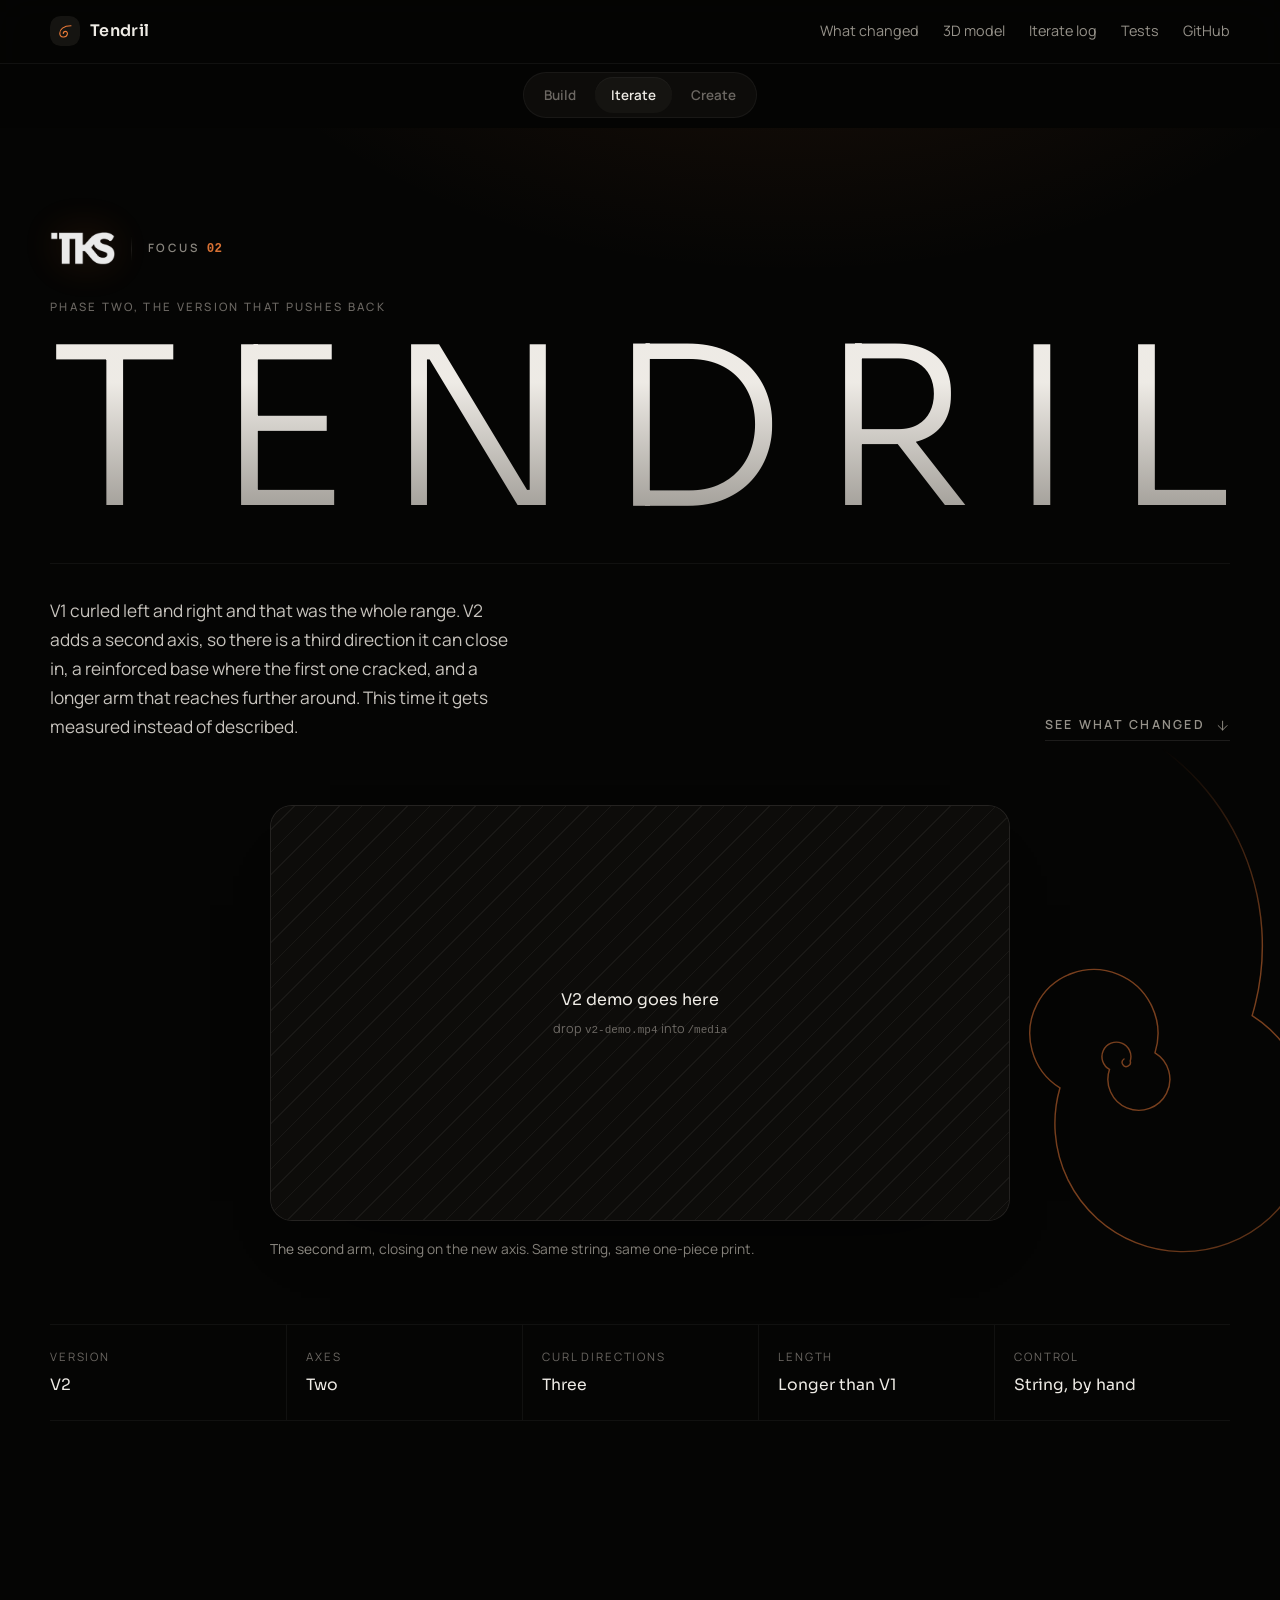
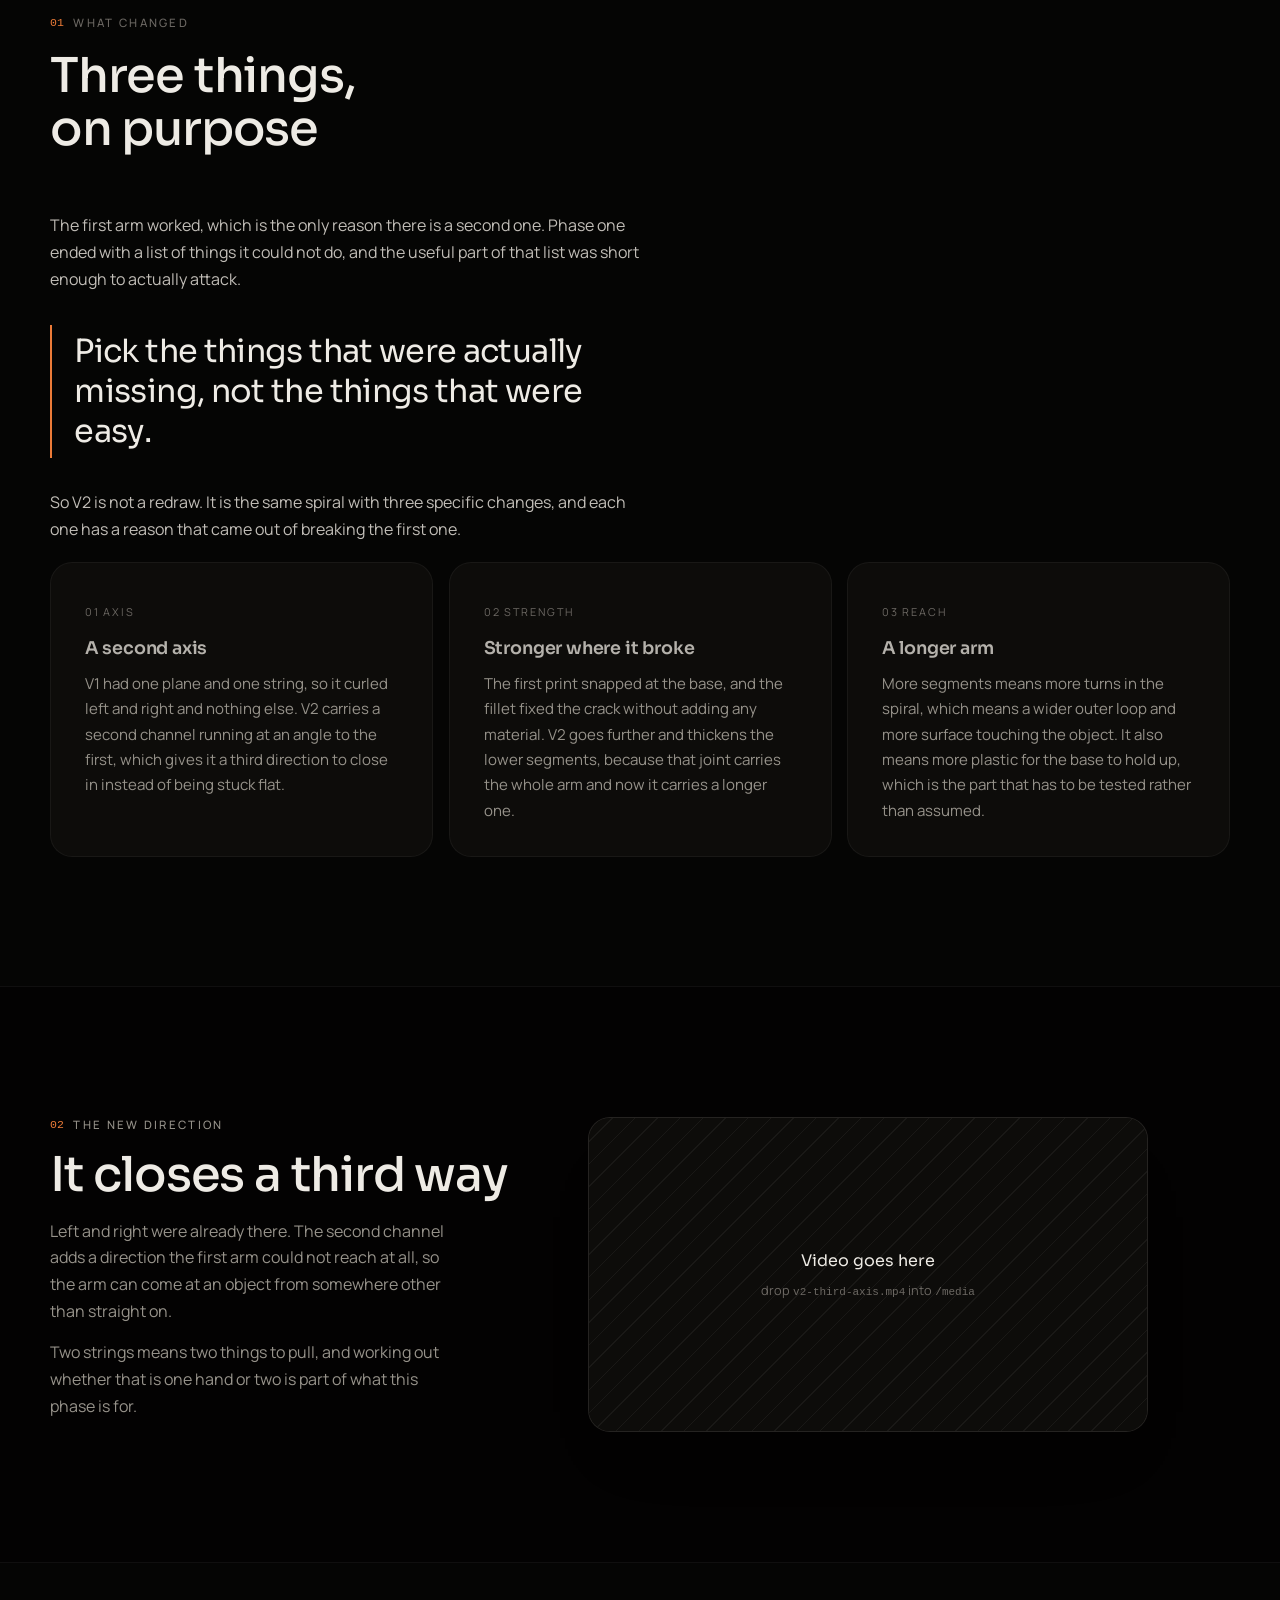
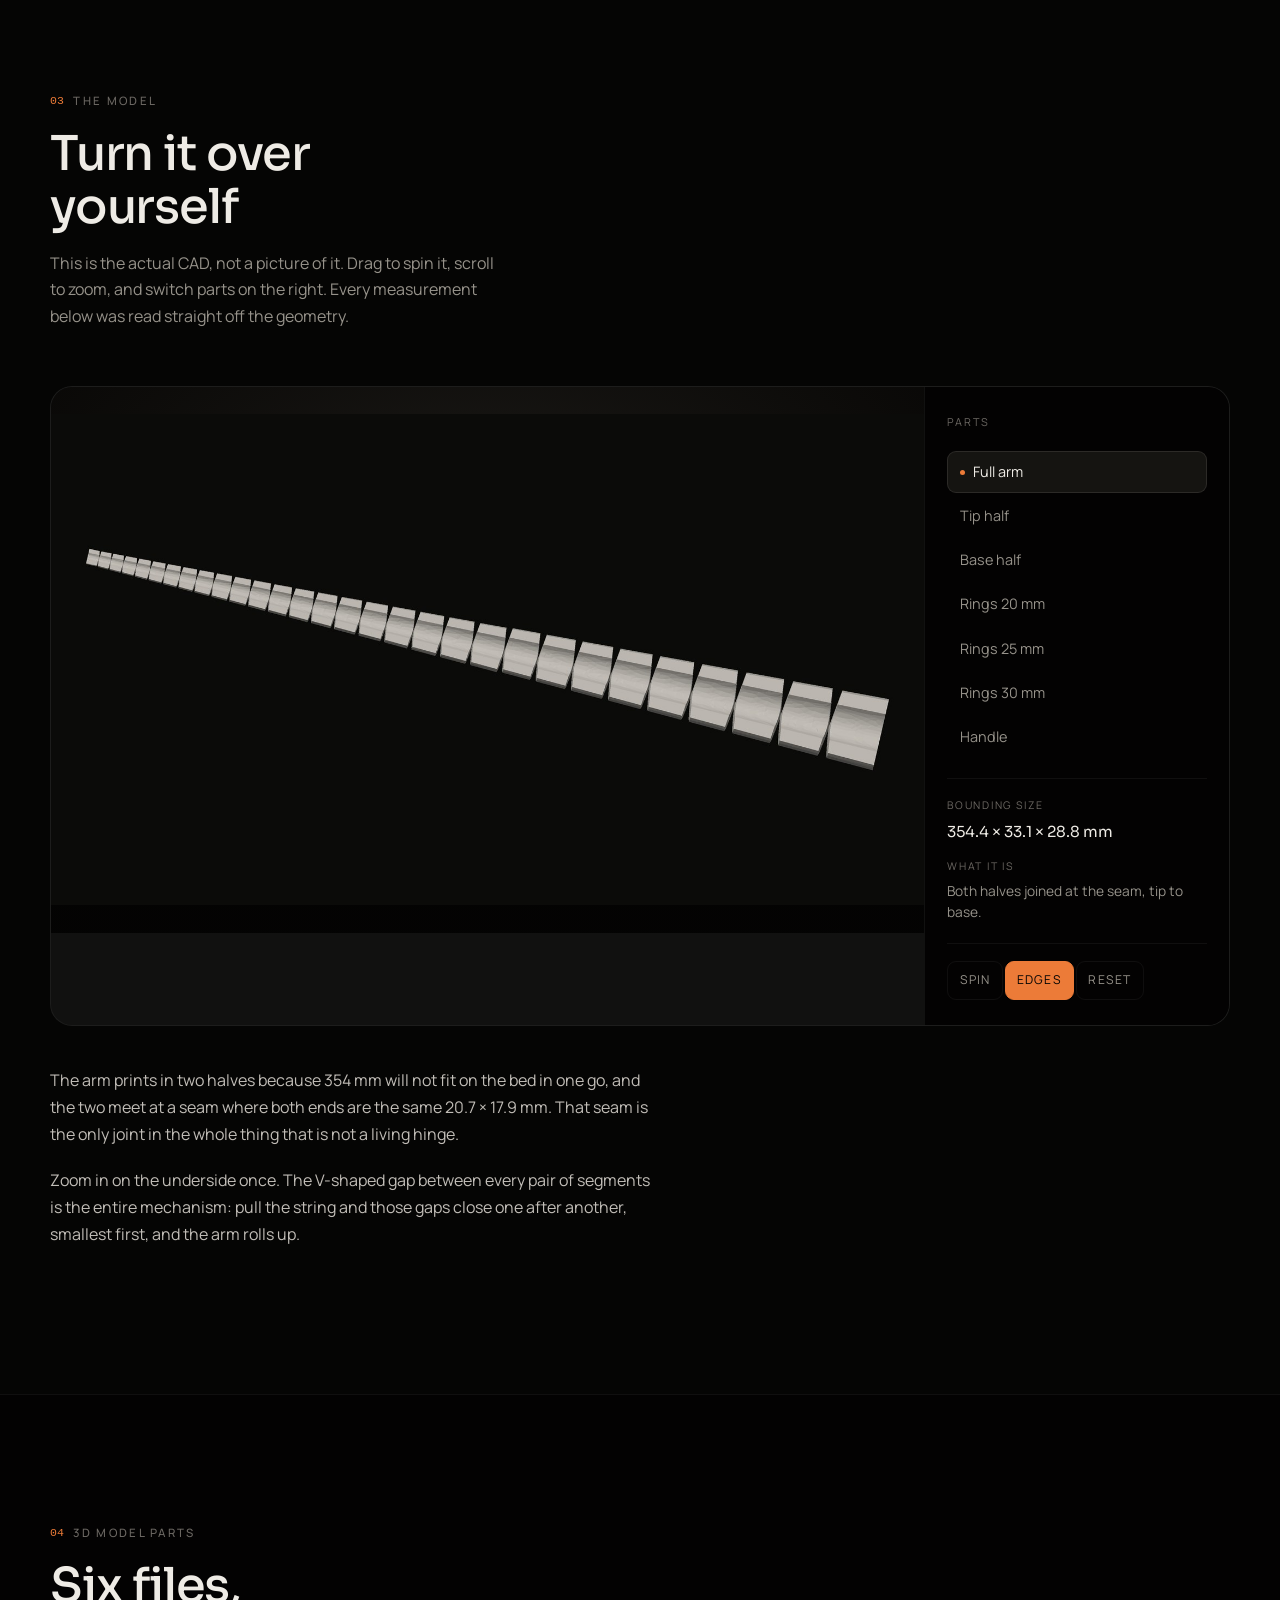
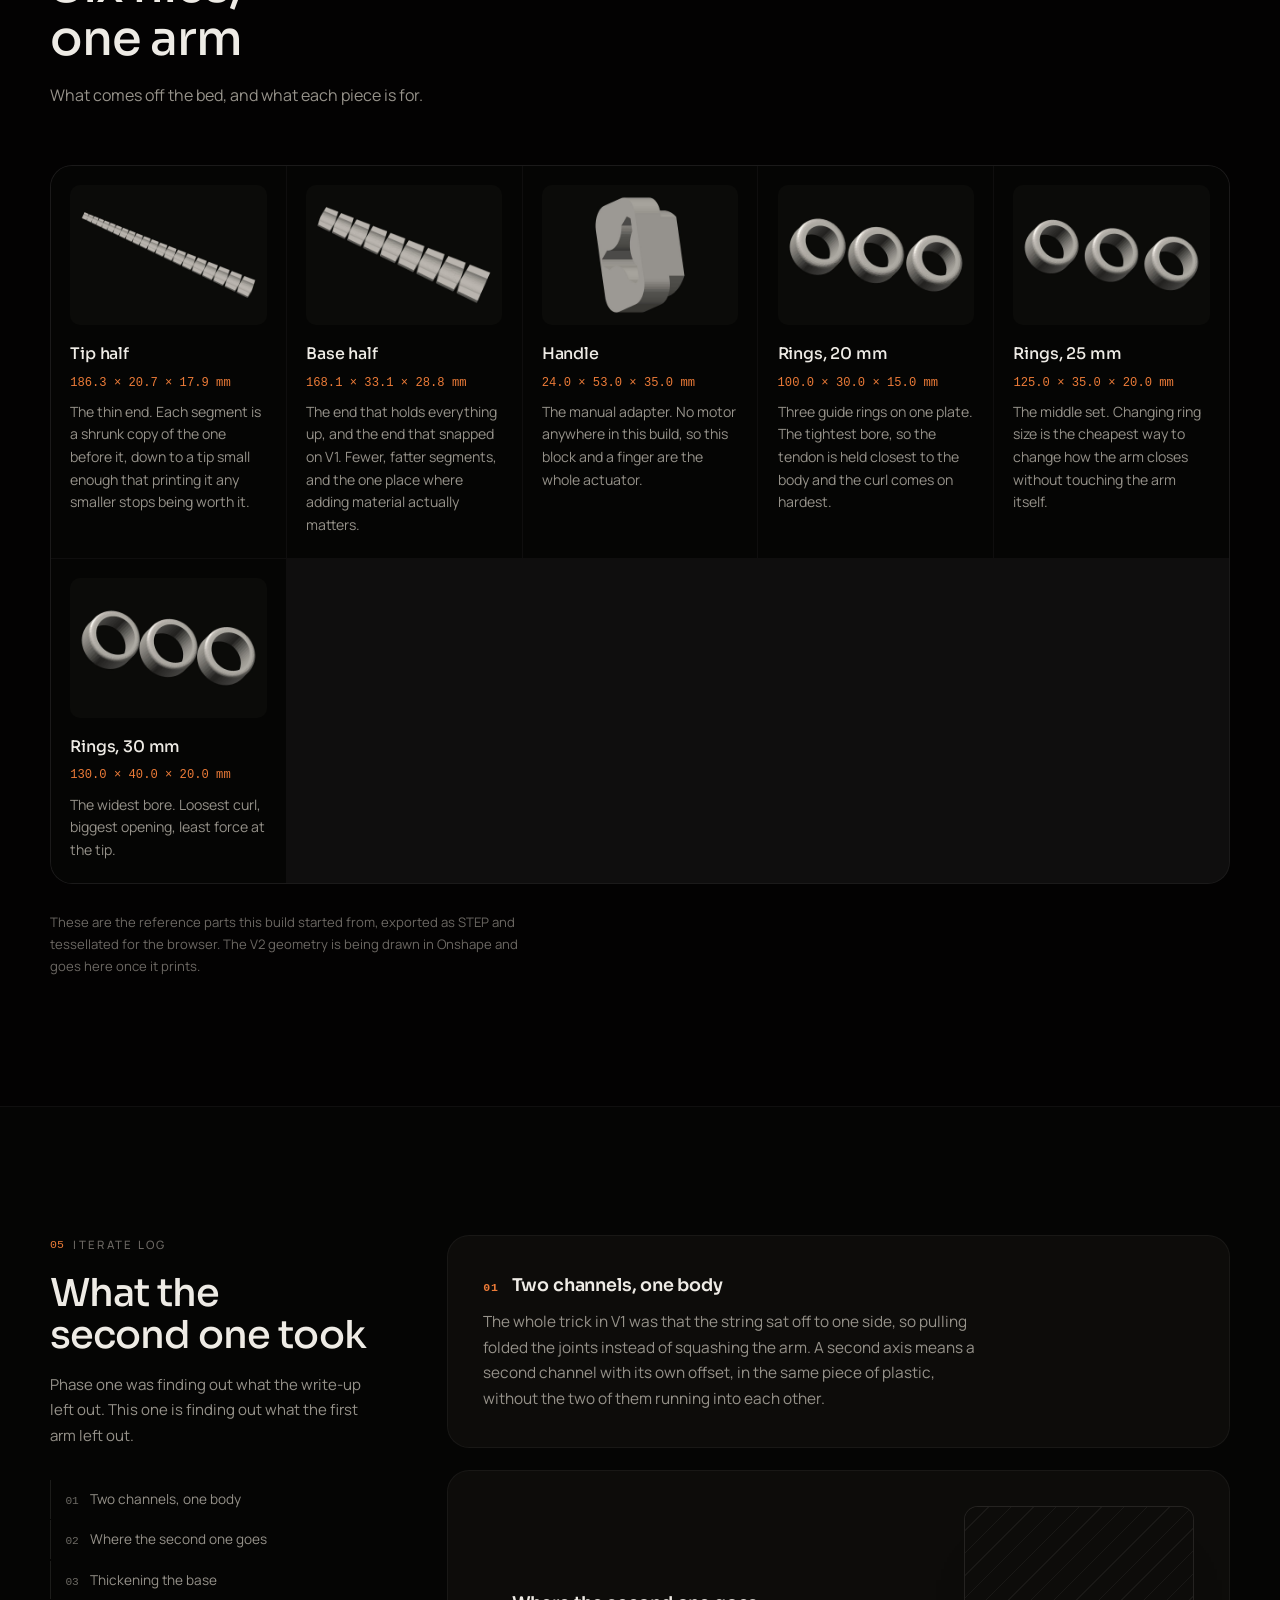
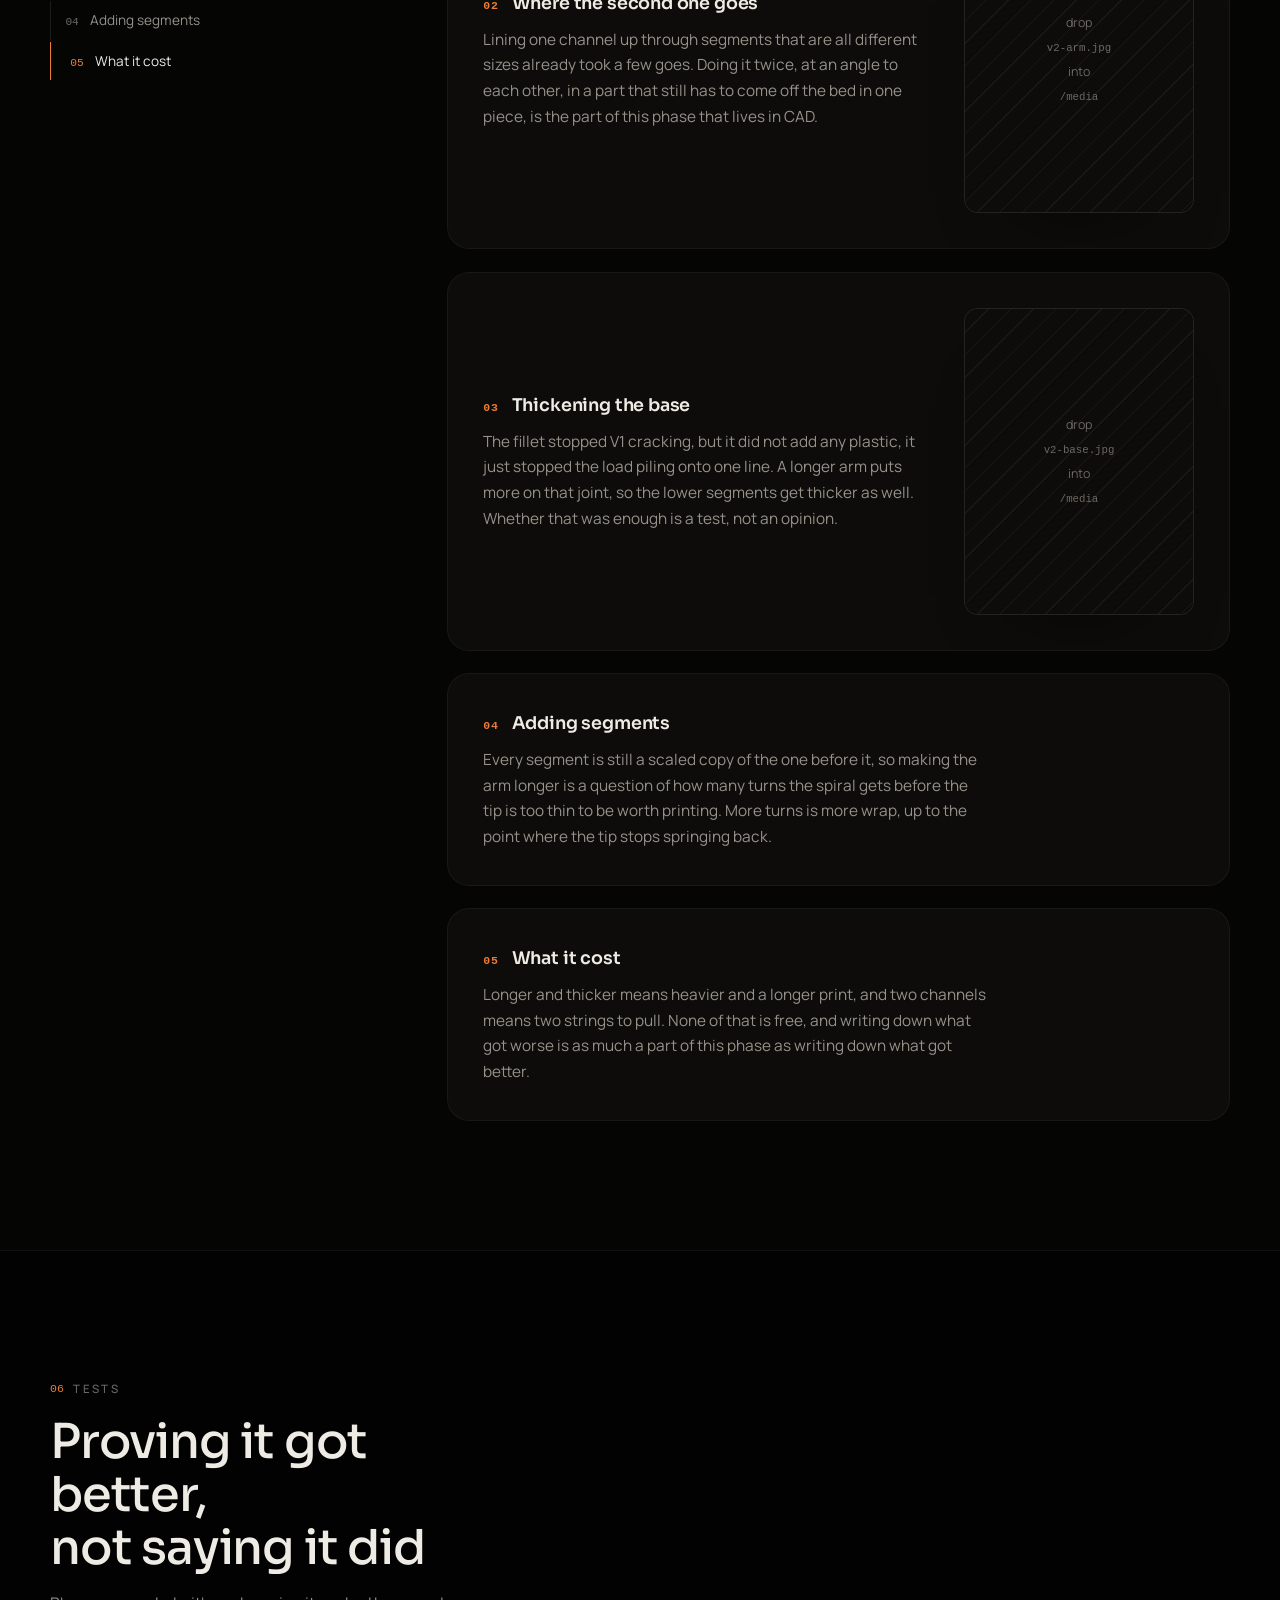
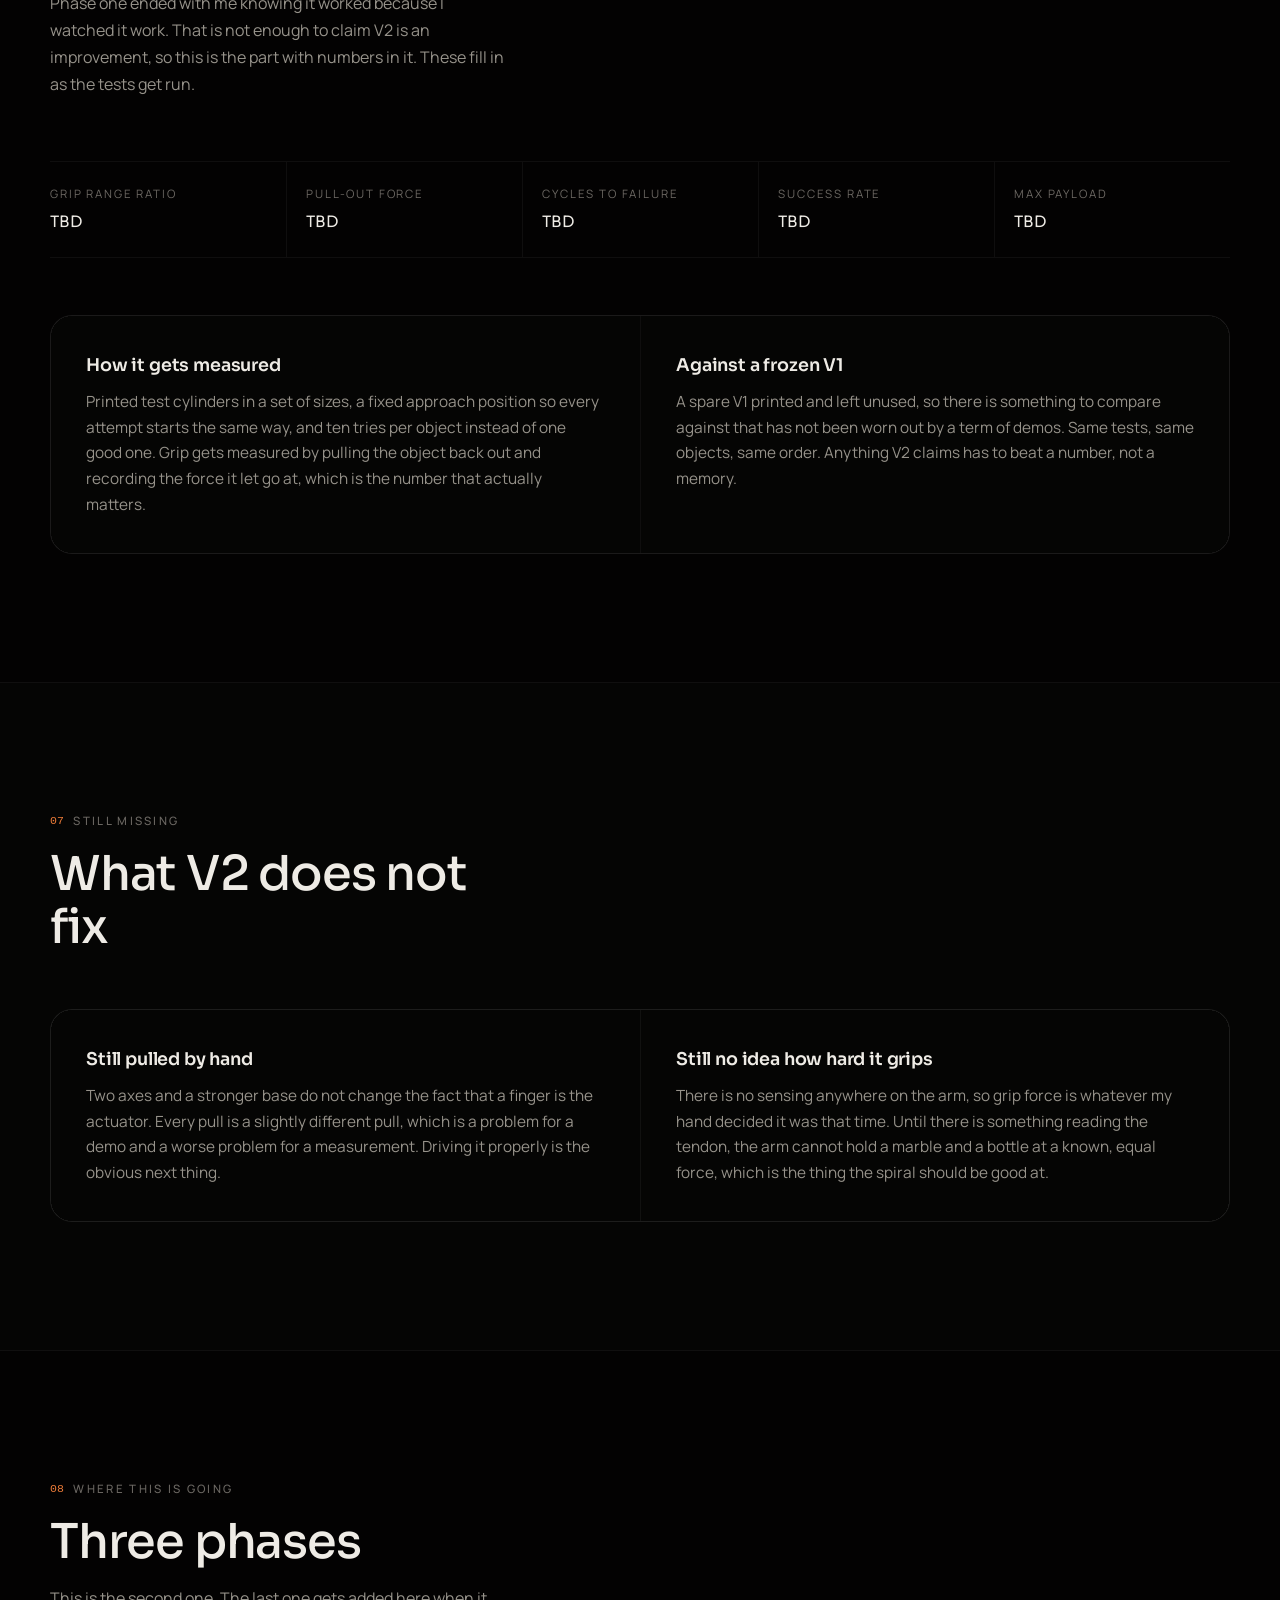
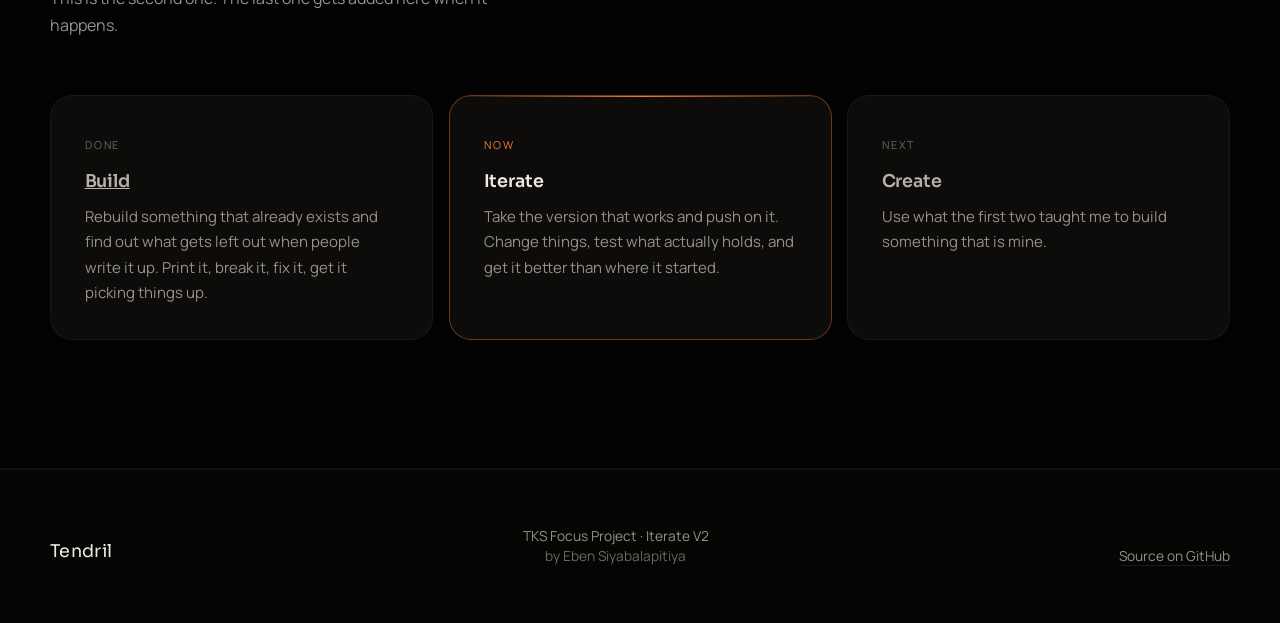
==== commit e7540b52: "Add an interactive 3D view of the printed parts three.js over the tessellated meshes: orbit, CAD-sty" ====
--- a/iterate.html
+++ b/iterate.html
@@ -37,6 +37,7 @@
 
     <nav>
       <a href="#changes">What changed</a>
+      <a href="#model">3D model</a>
       <a href="#log">Iterate log</a>
       <a href="#tests">Tests</a>
       <a href="https://github.com/Eben-Siyabalapitiya/TENDRIL">GitHub</a>
@@ -164,12 +165,115 @@
     </div>
   </section>
 
+  <!-- ──────────────────── the model ──────────────────── -->
+  <section class="section" id="model">
+    <div class="shell">
+      <header class="section-head reveal">
+        <p class="eyebrow"><i>03</i> The model</p>
+        <h2>Turn it over<br>yourself</h2>
+        <p class="sub">This is the actual CAD, not a picture of it. Drag to spin it, scroll to zoom, and switch parts on the right. Every measurement below was read straight off the geometry.</p>
+      </header>
+
+      <div class="model reveal" data-viewer>
+        <div class="viewer-stage">
+          <canvas></canvas>
+          <img class="viewer-still" src="media/cad/full-arm.jpg" alt="The full tentacle arm, 354 mm of tapering segments" loading="lazy">
+          <p class="viewer-hint"><span>drag to turn</span><span>then scroll to zoom</span></p>
+          <div class="viewer-bar" aria-hidden="true"></div>
+        </div>
+
+        <div class="viewer-side">
+          <p class="viewer-label">Parts</p>
+          <div class="viewer-parts" role="group" aria-label="Choose a part">
+            <button type="button" data-part="arm" class="is-on">Full arm</button>
+            <button type="button" data-part="tip-half">Tip half</button>
+            <button type="button" data-part="base-half">Base half</button>
+            <button type="button" data-part="rings-20">Rings 20 mm</button>
+            <button type="button" data-part="rings-25">Rings 25 mm</button>
+            <button type="button" data-part="rings-30">Rings 30 mm</button>
+            <button type="button" data-part="handle">Handle</button>
+          </div>
+
+          <dl class="viewer-spec">
+            <dt>Bounding size</dt>
+            <dd data-dims>354.4 × 33.1 × 28.8 mm</dd>
+            <dt>What it is</dt>
+            <dd data-note>Both halves joined at the seam, tip to base.</dd>
+          </dl>
+
+          <div class="viewer-tools">
+            <button type="button" data-tool="spin" aria-pressed="false">Spin</button>
+            <button type="button" data-tool="edges" aria-pressed="true" class="is-on">Edges</button>
+            <button type="button" data-tool="reset">Reset</button>
+          </div>
+        </div>
+      </div>
+
+      <div class="read" style="margin-top:2.5rem">
+        <p class="reveal">The arm prints in two halves because 354 mm will not fit on the bed in one go, and the two meet at a seam where both ends are the same 20.7 × 17.9 mm. That seam is the only joint in the whole thing that is not a living hinge.</p>
+        <p class="reveal">Zoom in on the underside once. The V-shaped gap between every pair of segments is the entire mechanism: pull the string and those gaps close one after another, smallest first, and the arm rolls up.</p>
+      </div>
+    </div>
+  </section>
+
+  <!-- ──────────────────── parts ──────────────────── -->
+  <section class="section alt" id="parts">
+    <div class="shell">
+      <header class="section-head reveal">
+        <p class="eyebrow"><i>04</i> 3D model parts</p>
+        <h2>Six files,<br>one arm</h2>
+        <p class="sub">What comes off the bed, and what each piece is for.</p>
+      </header>
+
+      <ul class="parts reveal">
+        <li>
+          <figure><img src="media/cad/tip-half.jpg" alt="The tip half of the arm" loading="lazy"></figure>
+          <h3>Tip half</h3>
+          <p class="part-dim">186.3 × 20.7 × 17.9 mm</p>
+          <p>The thin end. Each segment is a shrunk copy of the one before it, down to a tip small enough that printing it any smaller stops being worth it.</p>
+        </li>
+        <li>
+          <figure><img src="media/cad/base-half.jpg" alt="The base half of the arm" loading="lazy"></figure>
+          <h3>Base half</h3>
+          <p class="part-dim">168.1 × 33.1 × 28.8 mm</p>
+          <p>The end that holds everything up, and the end that snapped on V1. Fewer, fatter segments, and the one place where adding material actually matters.</p>
+        </li>
+        <li>
+          <figure><img src="media/cad/handle.jpg" alt="The manual handle adapter" loading="lazy"></figure>
+          <h3>Handle</h3>
+          <p class="part-dim">24.0 × 53.0 × 35.0 mm</p>
+          <p>The manual adapter. No motor anywhere in this build, so this block and a finger are the whole actuator.</p>
+        </li>
+        <li>
+          <figure><img src="media/cad/rings-20.jpg" alt="Guide rings with a 20 mm bore" loading="lazy"></figure>
+          <h3>Rings, 20 mm</h3>
+          <p class="part-dim">100.0 × 30.0 × 15.0 mm</p>
+          <p>Three guide rings on one plate. The tightest bore, so the tendon is held closest to the body and the curl comes on hardest.</p>
+        </li>
+        <li>
+          <figure><img src="media/cad/rings-25.jpg" alt="Guide rings with a 25 mm bore" loading="lazy"></figure>
+          <h3>Rings, 25 mm</h3>
+          <p class="part-dim">125.0 × 35.0 × 20.0 mm</p>
+          <p>The middle set. Changing ring size is the cheapest way to change how the arm closes without touching the arm itself.</p>
+        </li>
+        <li>
+          <figure><img src="media/cad/rings-30.jpg" alt="Guide rings with a 30 mm bore" loading="lazy"></figure>
+          <h3>Rings, 30 mm</h3>
+          <p class="part-dim">130.0 × 40.0 × 20.0 mm</p>
+          <p>The widest bore. Loosest curl, biggest opening, least force at the tip.</p>
+        </li>
+      </ul>
+
+      <p class="source-note reveal">These are the reference parts this build started from, exported as STEP and tessellated for the browser. The V2 geometry is being drawn in Onshape and goes here once it prints.</p>
+    </div>
+  </section>
+
   <!-- ─────────────────────────── iterate log ─────────────────────────── -->
   <section class="section" id="log">
     <div class="shell log-layout">
       <aside class="log-rail">
         <div class="log-rail-inner">
-          <p class="eyebrow"><i>03</i> Iterate log</p>
+          <p class="eyebrow"><i>05</i> Iterate log</p>
           <h2>What the<br>second one took</h2>
           <p class="sub">Phase one was finding out what the write-up left out. This one is finding out what the first arm left out.</p>
           <ol class="rail-steps" aria-hidden="true">
@@ -229,7 +333,7 @@
   <section class="section alt" id="tests">
     <div class="shell">
       <header class="section-head reveal">
-        <p class="eyebrow"><i>04</i> Tests</p>
+        <p class="eyebrow"><i>06</i> Tests</p>
         <h2>Proving it got better,<br>not saying it did</h2>
         <p class="sub">Phase one ended with me knowing it worked because I watched it work. That is not enough to claim V2 is an improvement, so this is the part with numbers in it. These fill in as the tests get run.</p>
       </header>
@@ -259,7 +363,7 @@
   <section class="section" id="next">
     <div class="shell">
       <header class="section-head reveal">
-        <p class="eyebrow"><i>05</i> Still missing</p>
+        <p class="eyebrow"><i>07</i> Still missing</p>
         <h2>What V2 does not fix</h2>
       </header>
       <div class="split">
@@ -279,7 +383,7 @@
   <section class="section alt" id="phases">
     <div class="shell">
       <header class="section-head reveal">
-        <p class="eyebrow"><i>06</i> Where this is going</p>
+        <p class="eyebrow"><i>08</i> Where this is going</p>
         <h2>Three phases</h2>
         <p class="sub">This is the second one. The last one gets added here when it happens.</p>
       </header>
@@ -314,5 +418,14 @@
 </footer>
 
 <script src="script.js"></script>
+<script type="importmap">
+{
+  "imports": {
+    "three": "https://cdn.jsdelivr.net/npm/three@0.169.0/build/three.module.js",
+    "three/addons/": "https://cdn.jsdelivr.net/npm/three@0.169.0/examples/jsm/"
+  }
+}
+</script>
+<script type="module" src="viewer.js"></script>
 </body>
 </html>
--- a/styles.css
+++ b/styles.css
@@ -514,3 +514,173 @@
   .reveal[data-from="left"],
   .reveal[data-from="right"] { transform: translate3d(0, 20px, 0) scale(.995); }
 }
+
+/* ── 3D model viewer ─────────────────────────────────────────── */
+.model {
+  display: grid;
+  grid-template-columns: minmax(0, 1fr) 19rem;
+  gap: 1px;
+  background: var(--hairline-soft);
+  border: 1px solid var(--hairline-soft);
+  border-radius: var(--radius-lg);
+  overflow: hidden;
+}
+
+.viewer-stage {
+  position: relative;
+  min-height: 0;
+  aspect-ratio: 16 / 10;
+  background:
+    radial-gradient(120% 90% at 50% 18%, oklch(21% .006 80) 0%, oklch(10% .003 80) 72%);
+  touch-action: pan-y;
+}
+.viewer-stage canvas { position: absolute; inset: 0; width: 100%; height: 100%; display: block; }
+.viewer-stage:active { cursor: grabbing; }
+.is-live .viewer-stage { cursor: grab; }
+
+.viewer-still {
+  position: absolute; inset: 0;
+  width: 100%; height: 100%;
+  object-fit: contain;
+  opacity: 1;
+  transition: opacity .7s var(--ease);
+  pointer-events: none;
+}
+.is-live .viewer-still { opacity: 0; }
+
+.viewer-hint {
+  position: absolute; left: 1.1rem; bottom: .9rem; margin: 0;
+  font-size: .7rem; letter-spacing: .14em; text-transform: uppercase;
+  color: var(--faint);
+  opacity: 0; transition: opacity .6s var(--ease);
+  pointer-events: none;
+}
+.is-live .viewer-hint { opacity: 1; }
+.is-failed .viewer-hint::after { content: ' — could not load'; }
+
+.viewer-bar {
+  position: absolute; right: 1.1rem; top: 1rem;
+  width: 3.4rem; height: 2px; border-radius: 2px;
+  background: var(--hairline);
+  opacity: 0; transition: opacity .3s var(--ease);
+  overflow: hidden;
+}
+.is-loading .viewer-bar { opacity: 1; }
+.viewer-bar::after {
+  content: ''; position: absolute; inset: 0;
+  background: var(--accent);
+  transform: translateX(-100%);
+  animation: viewer-slide 1.1s var(--ease) infinite;
+}
+@keyframes viewer-slide { to { transform: translateX(100%); } }
+
+.viewer-side {
+  background: var(--bg-deep);
+  padding: 1.6rem 1.4rem;
+  display: flex; flex-direction: column; gap: 1.25rem;
+}
+.viewer-label {
+  margin: 0;
+  font-size: .68rem; letter-spacing: .18em; text-transform: uppercase;
+  color: var(--faint);
+}
+.viewer-parts { display: flex; flex-direction: column; gap: 2px; }
+.viewer-parts button,
+.viewer-tools button {
+  font: inherit;
+  text-align: left;
+  color: var(--muted);
+  background: transparent;
+  border: 1px solid transparent;
+  border-radius: 9px;
+  padding: .5rem .7rem;
+  cursor: pointer;
+  transition: color .3s var(--ease), background .3s var(--ease), border-color .3s var(--ease);
+}
+.viewer-parts button { font-size: .9rem; }
+.viewer-parts button:hover,
+.viewer-tools button:hover { color: var(--fg); background: var(--surface); }
+.viewer-parts button.is-on {
+  color: var(--fg);
+  background: var(--surface-raised);
+  border-color: var(--hairline);
+}
+.viewer-parts button.is-on::before {
+  content: ''; display: inline-block;
+  width: 5px; height: 5px; border-radius: 50%;
+  background: var(--accent);
+  margin-right: .55rem; vertical-align: middle;
+}
+
+.viewer-spec { margin: 0; border-top: 1px solid var(--hairline-soft); padding-top: 1.1rem; }
+.viewer-spec dt {
+  font-size: .66rem; letter-spacing: .16em; text-transform: uppercase; color: var(--faint);
+}
+.viewer-spec dd {
+  margin: .25rem 0 .9rem;
+  font-family: var(--display); font-weight: 400; font-size: .95rem;
+}
+.viewer-spec dd:last-child { margin-bottom: 0; font-family: var(--sans); font-size: .86rem; color: var(--muted); line-height: 1.55; }
+
+.viewer-tools {
+  margin-top: auto;
+  display: flex; flex-wrap: wrap; gap: 2px;
+  border-top: 1px solid var(--hairline-soft);
+  padding-top: 1.1rem;
+}
+.viewer-tools button {
+  font-size: .76rem; letter-spacing: .1em; text-transform: uppercase;
+  border-color: var(--hairline-soft);
+}
+.viewer-tools button.is-on { color: var(--bg); background: var(--accent); border-color: var(--accent); }
+
+@media (max-width: 900px) {
+  .model { grid-template-columns: 1fr; }
+  .viewer-stage { aspect-ratio: 4 / 3; }
+  .viewer-tools { margin-top: 1rem; }
+}
+@media (max-width: 560px) {
+  .viewer-stage { aspect-ratio: 1 / 1; }
+  .viewer-parts { flex-direction: row; flex-wrap: wrap; }
+  .viewer-parts button { font-size: .82rem; padding: .4rem .6rem; }
+}
+
+/* ── printed parts grid ──────────────────────────────────────── */
+.parts {
+  list-style: none; margin: 2.5rem 0 0; padding: 0;
+  display: grid; gap: 1px;
+  grid-template-columns: repeat(auto-fit, minmax(230px, 1fr));
+  background: var(--hairline-soft);
+  border: 1px solid var(--hairline-soft);
+  border-radius: var(--radius-lg);
+  overflow: hidden;
+}
+.parts li {
+  background: var(--bg);
+  padding: 1.2rem 1.2rem 1.35rem;
+  transition: background .4s var(--ease);
+}
+.parts li:hover { background: var(--surface); }
+.parts figure { margin: 0 0 1rem; border-radius: 10px; overflow: hidden; background: var(--bg-deep); }
+.parts img { width: 100%; aspect-ratio: 45 / 32; object-fit: cover; }
+.parts h3 { margin: 0 0 .3rem; font-size: 1rem; font-weight: 500; }
+.parts .part-dim {
+  margin: 0 0 .5rem;
+  font-family: var(--mono); font-size: .76rem; color: var(--accent);
+}
+.parts p:last-child { margin: 0; font-size: .88rem; color: var(--muted); line-height: 1.6; }
+
+.source-note {
+  margin: 1.75rem 0 0;
+  font-size: .82rem; color: var(--faint); max-width: 62ch;
+}
+.source-note a { color: var(--muted); }
+
+@media (prefers-reduced-motion: reduce) {
+  .viewer-bar::after { animation: none; }
+  .viewer-still { transition: none; }
+}
+
+.viewer-hint span + span { opacity: 0; transition: opacity .5s var(--ease); }
+.viewer-hint span + span::before { content: ' · '; }
+.is-held .viewer-hint span + span { opacity: 1; }
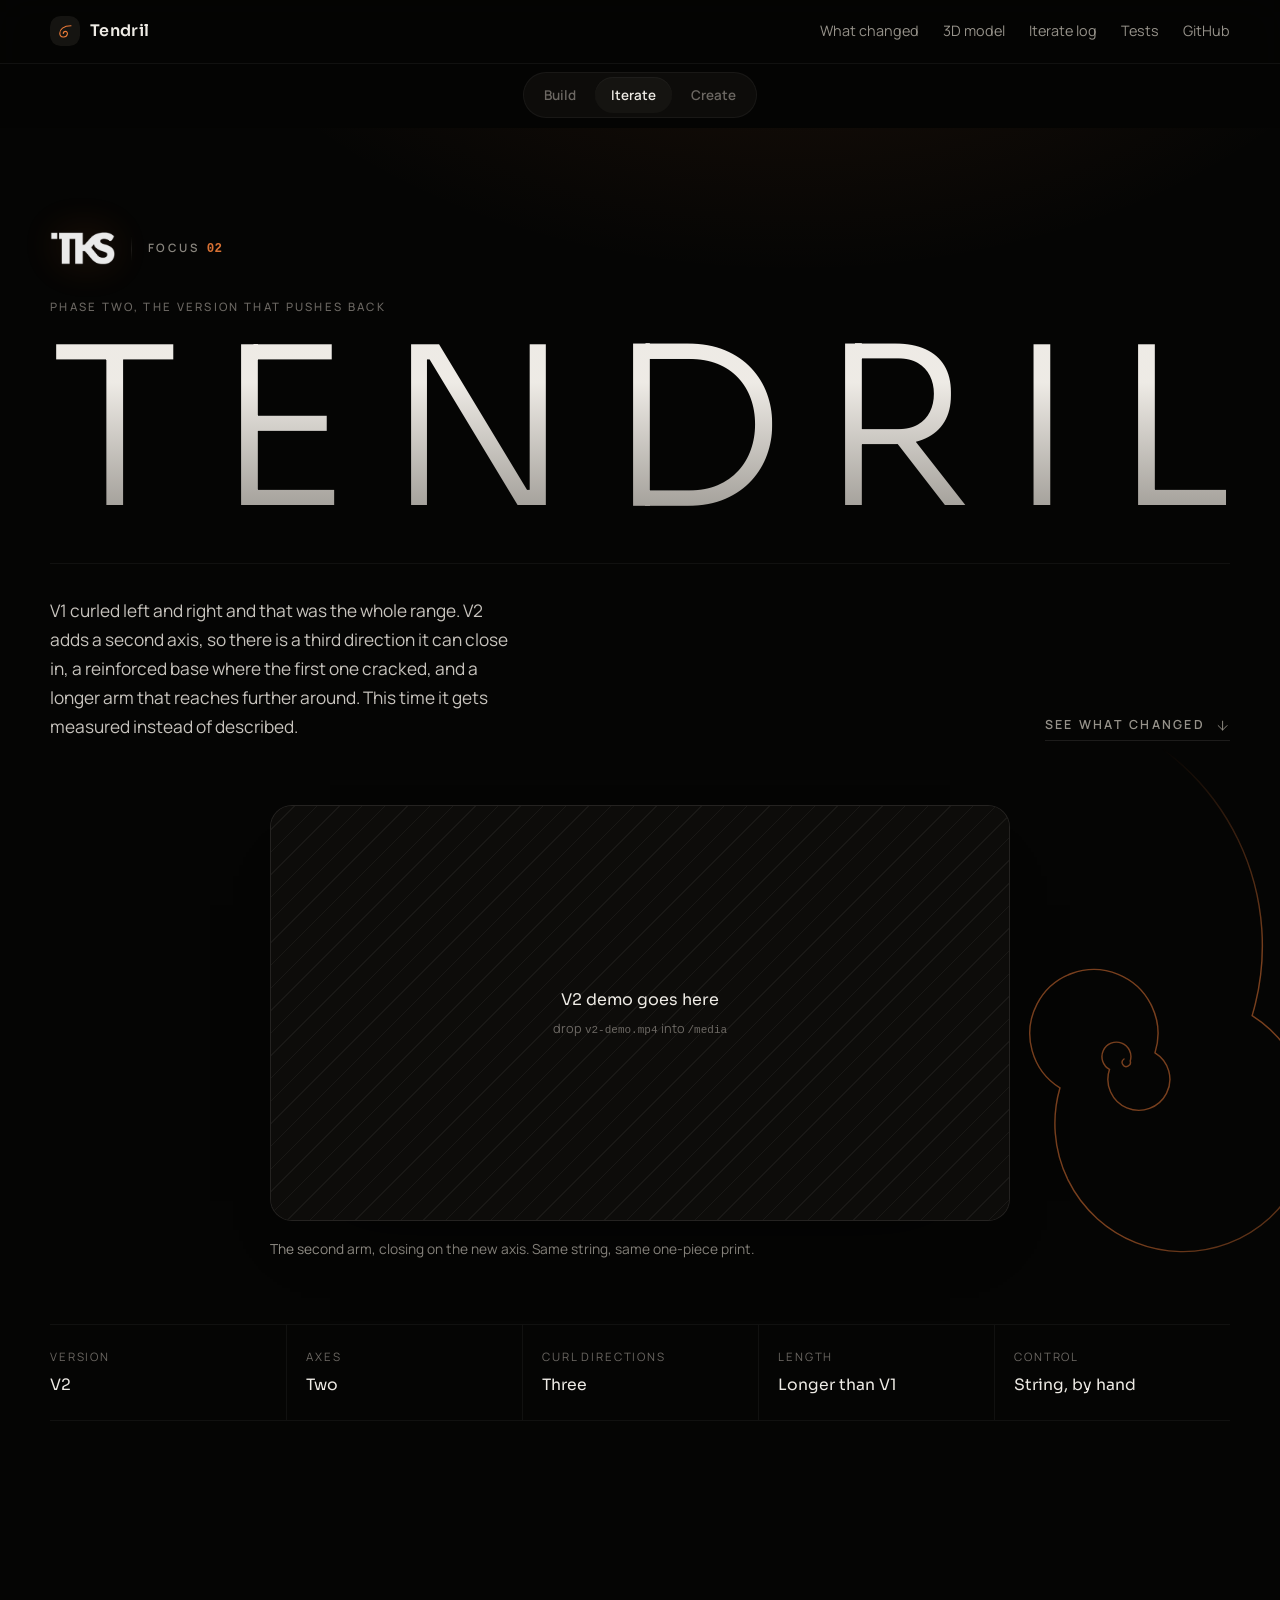
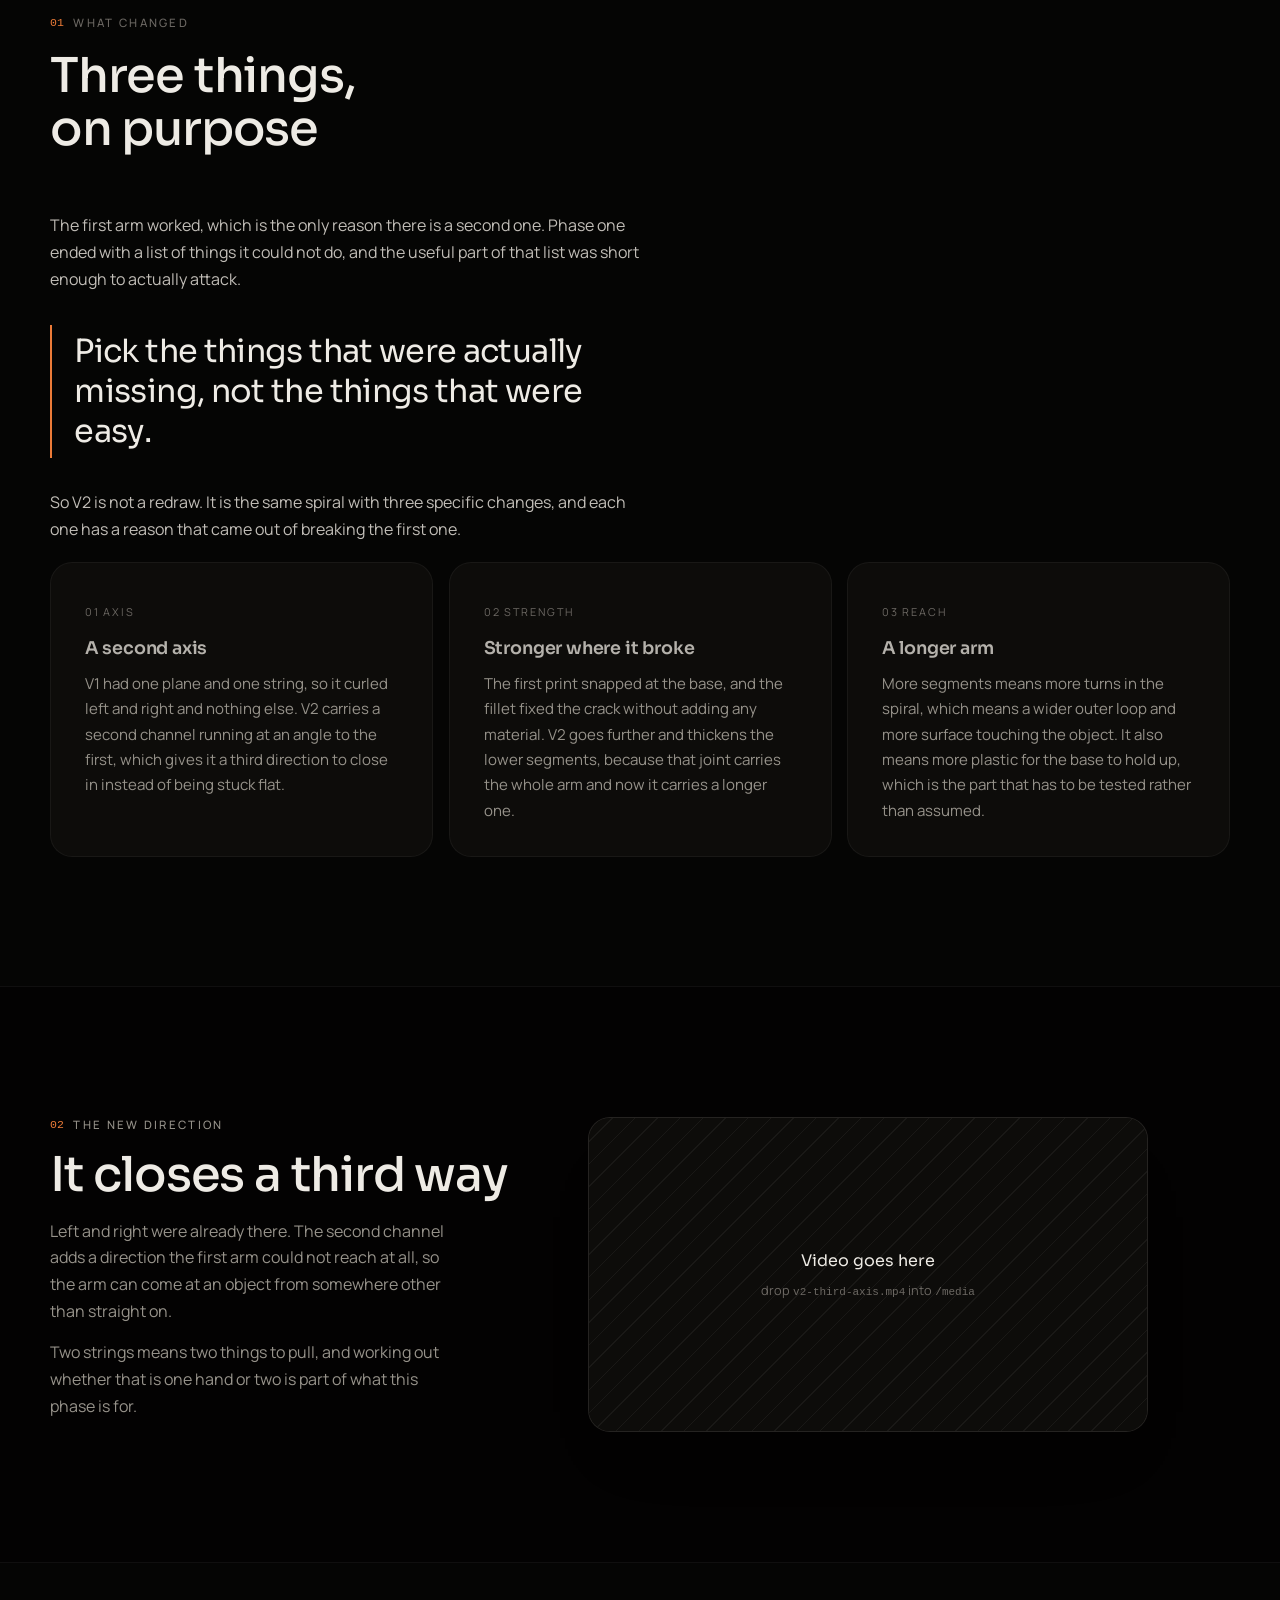
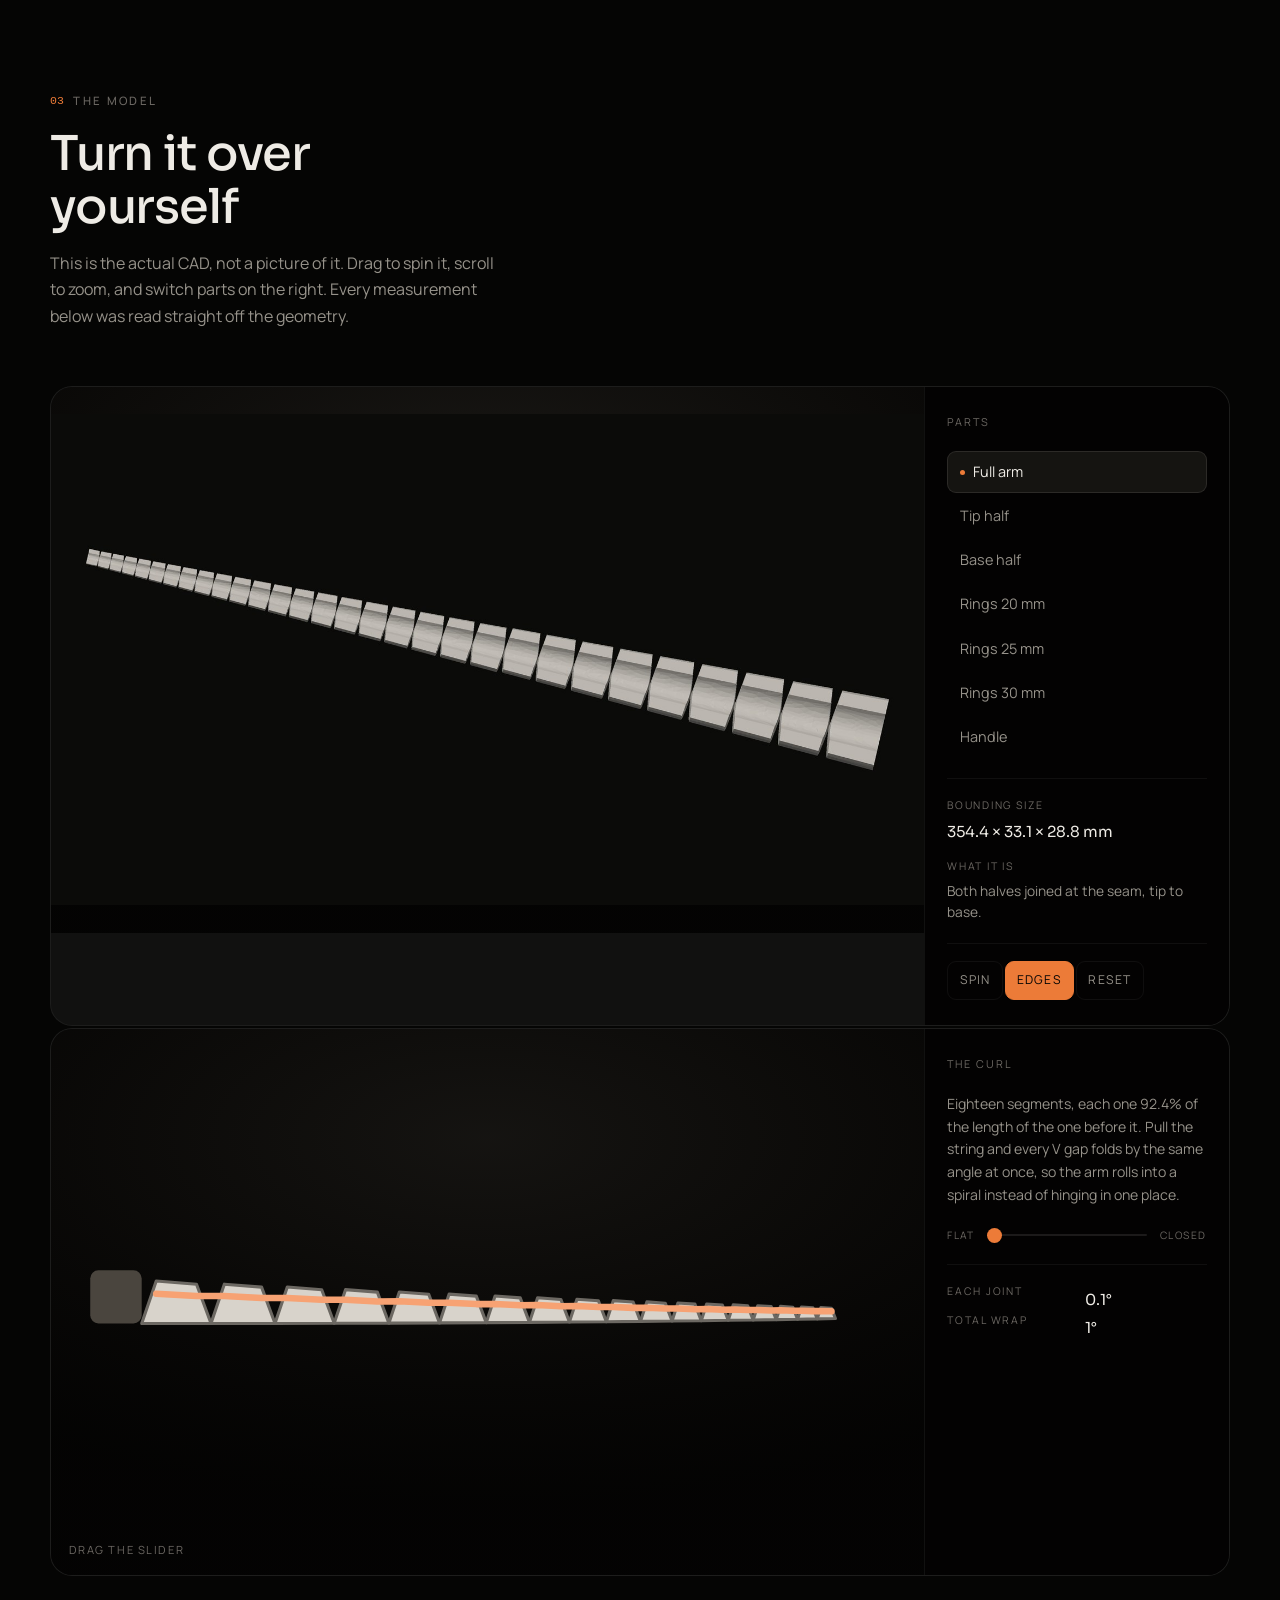
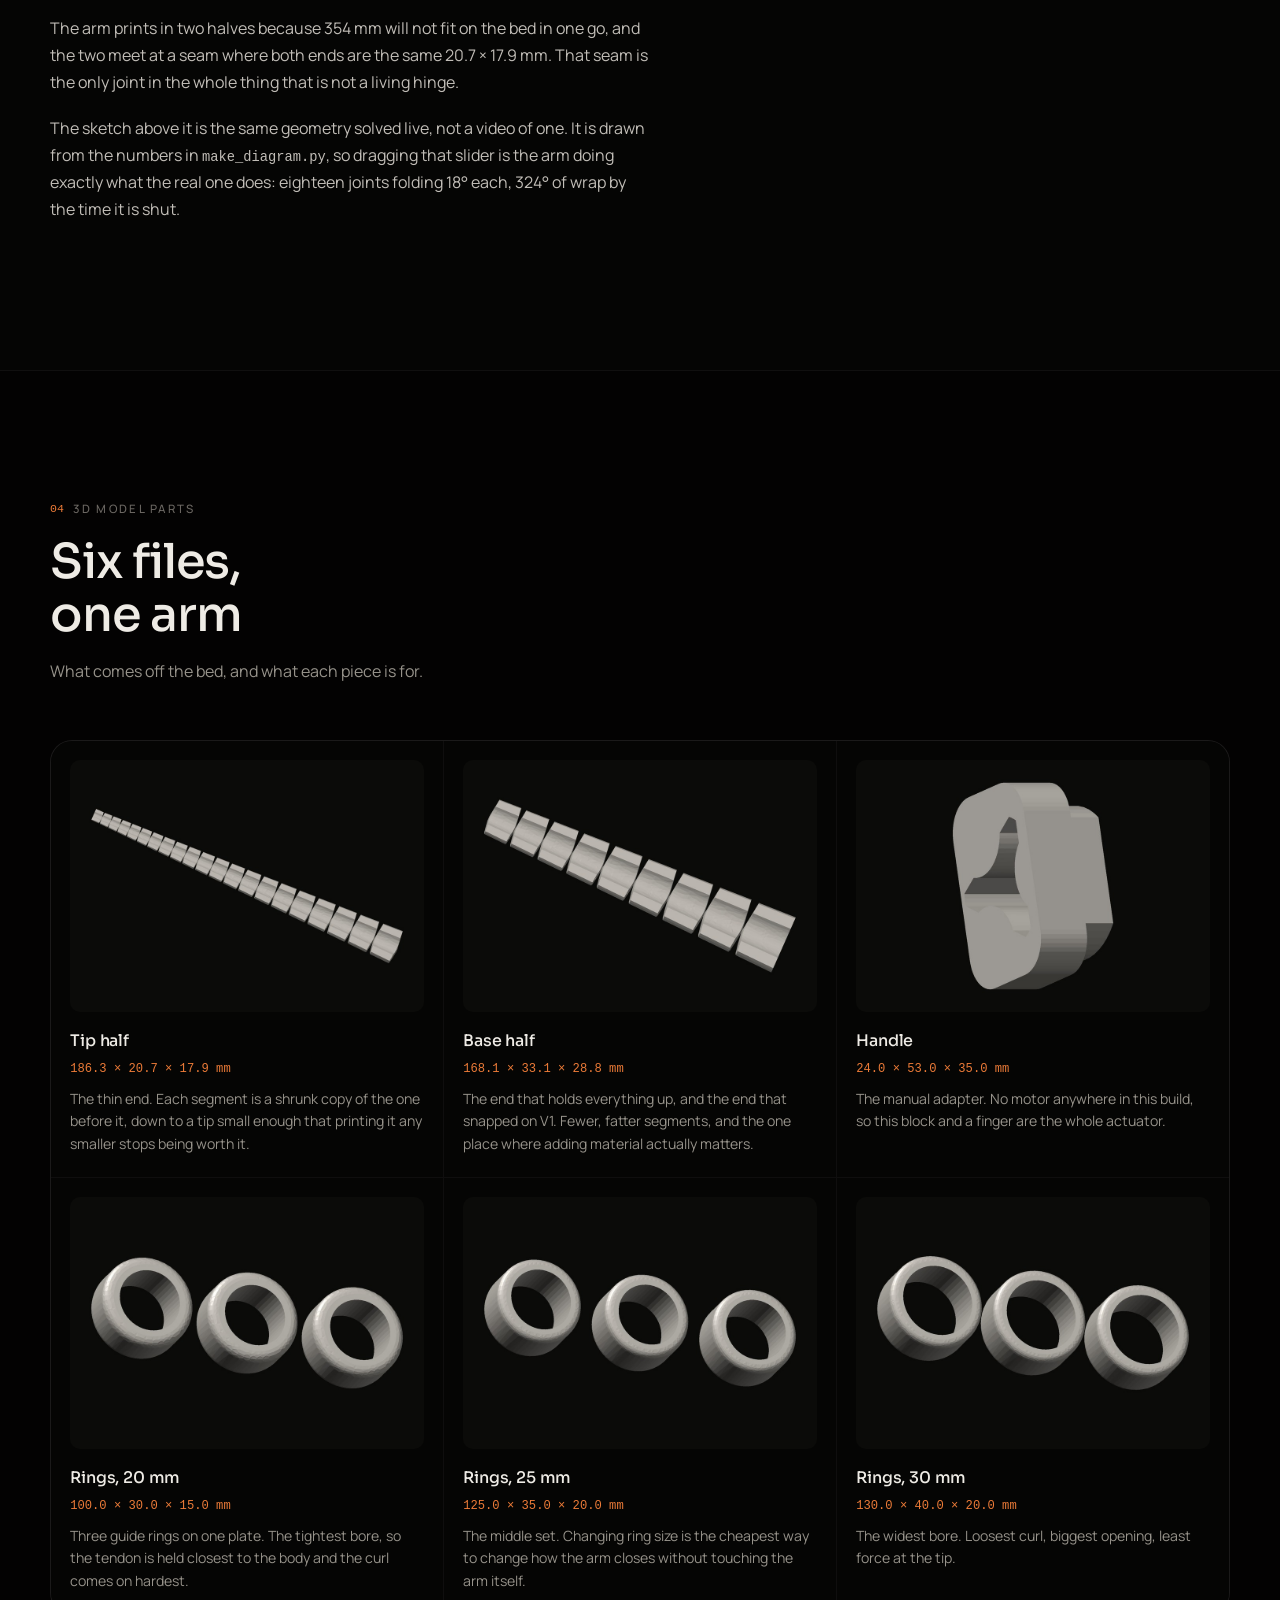
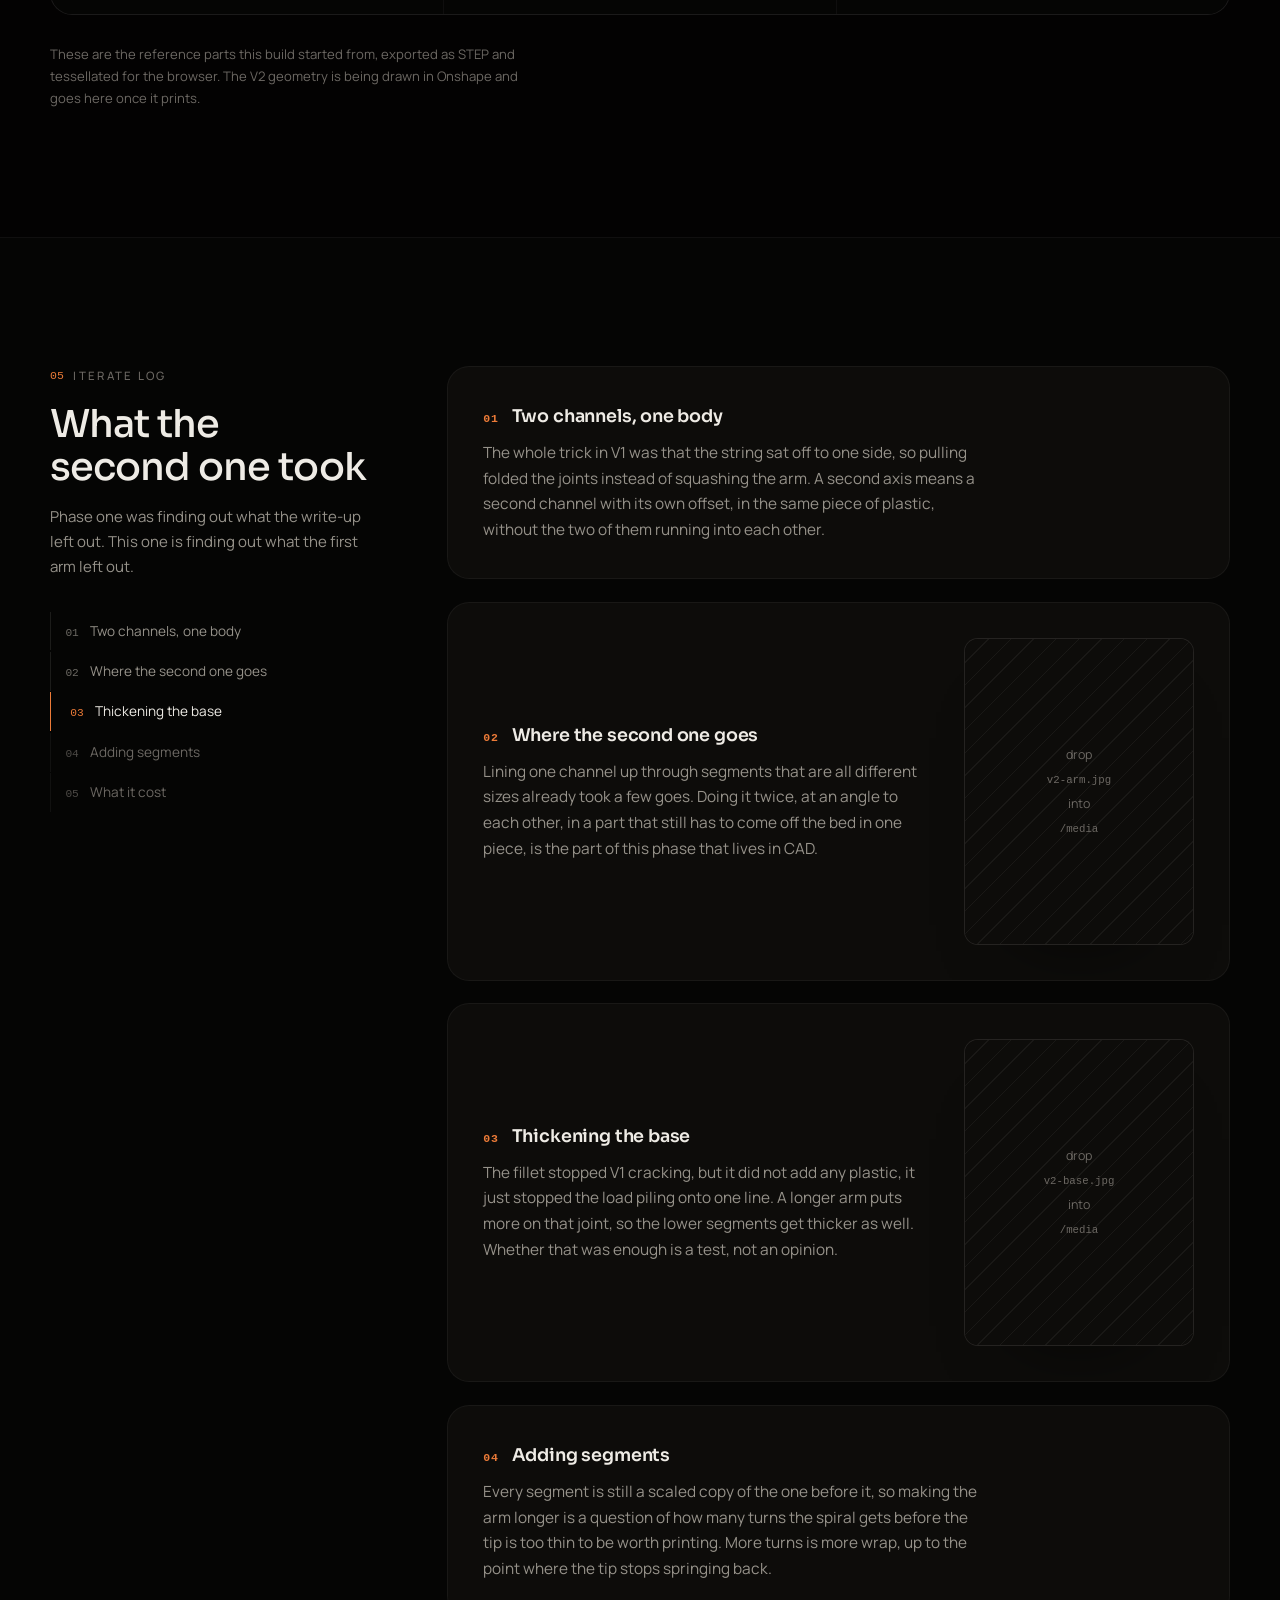
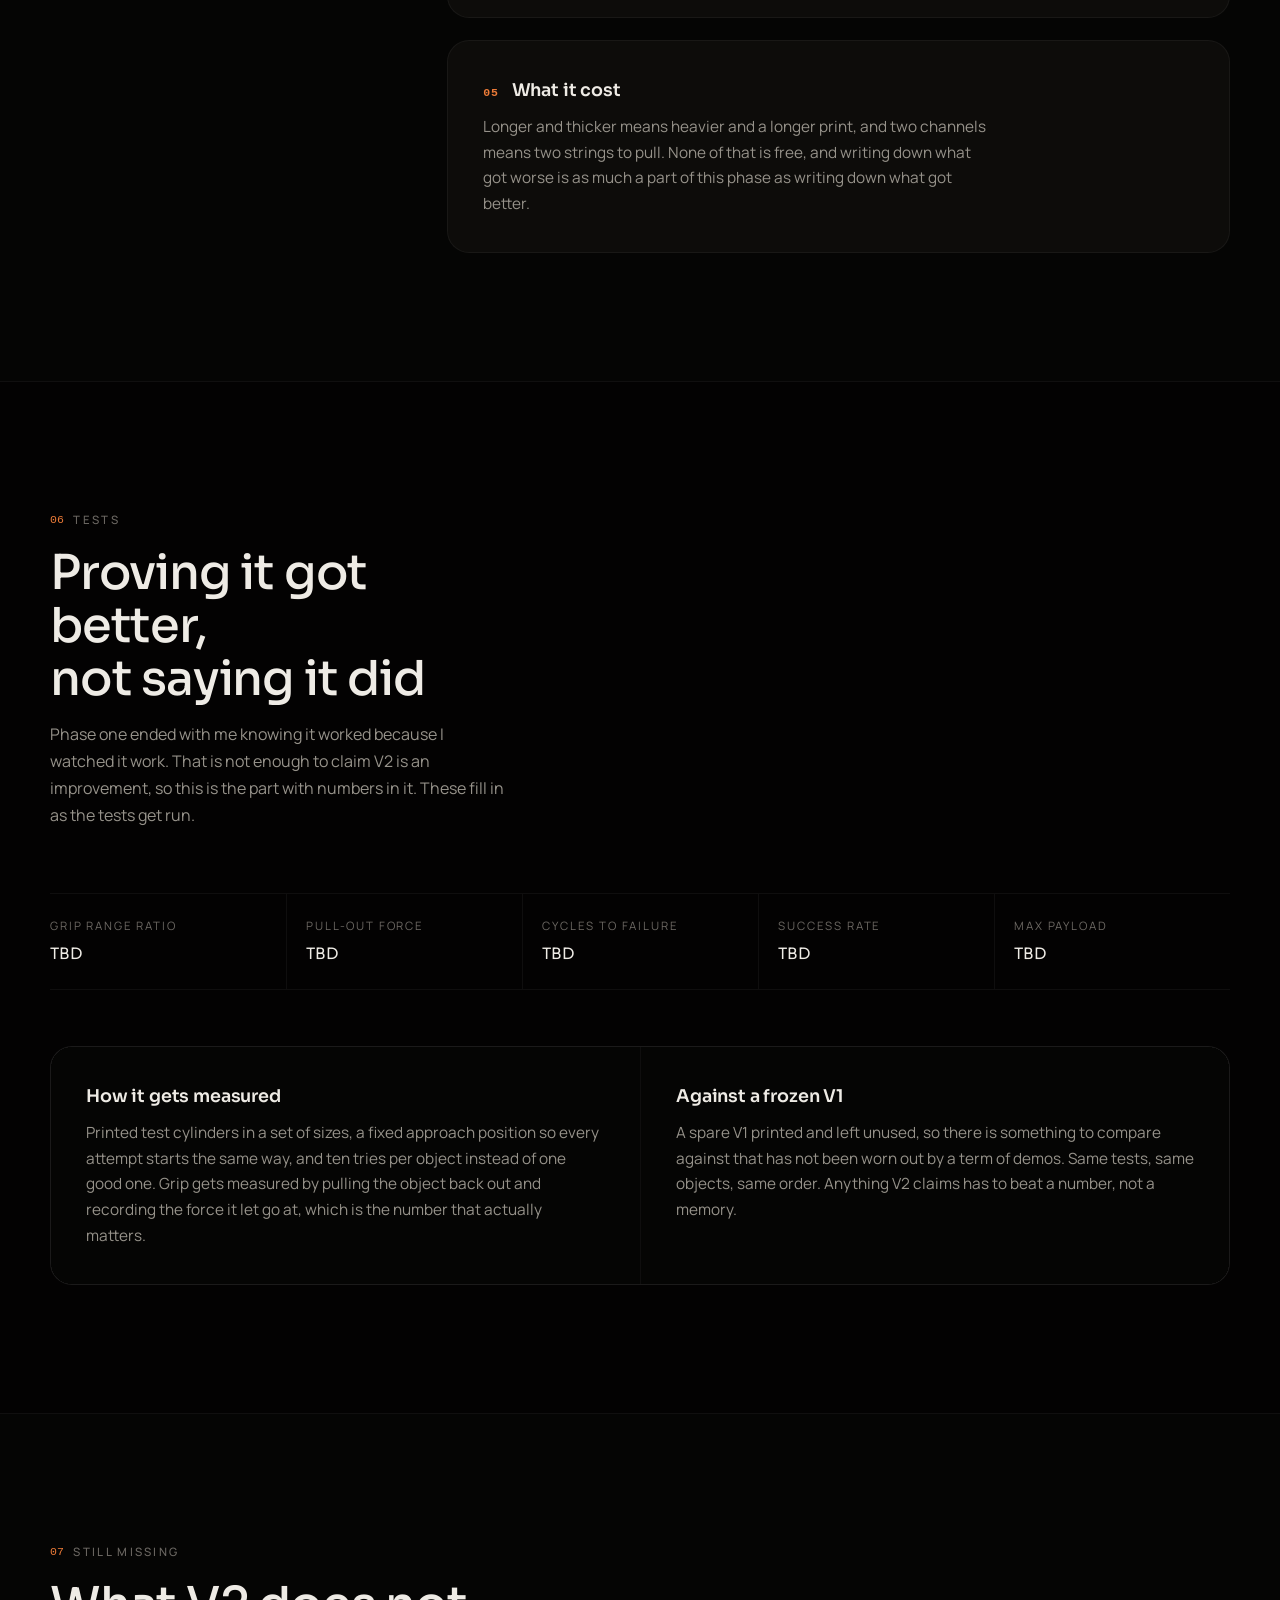
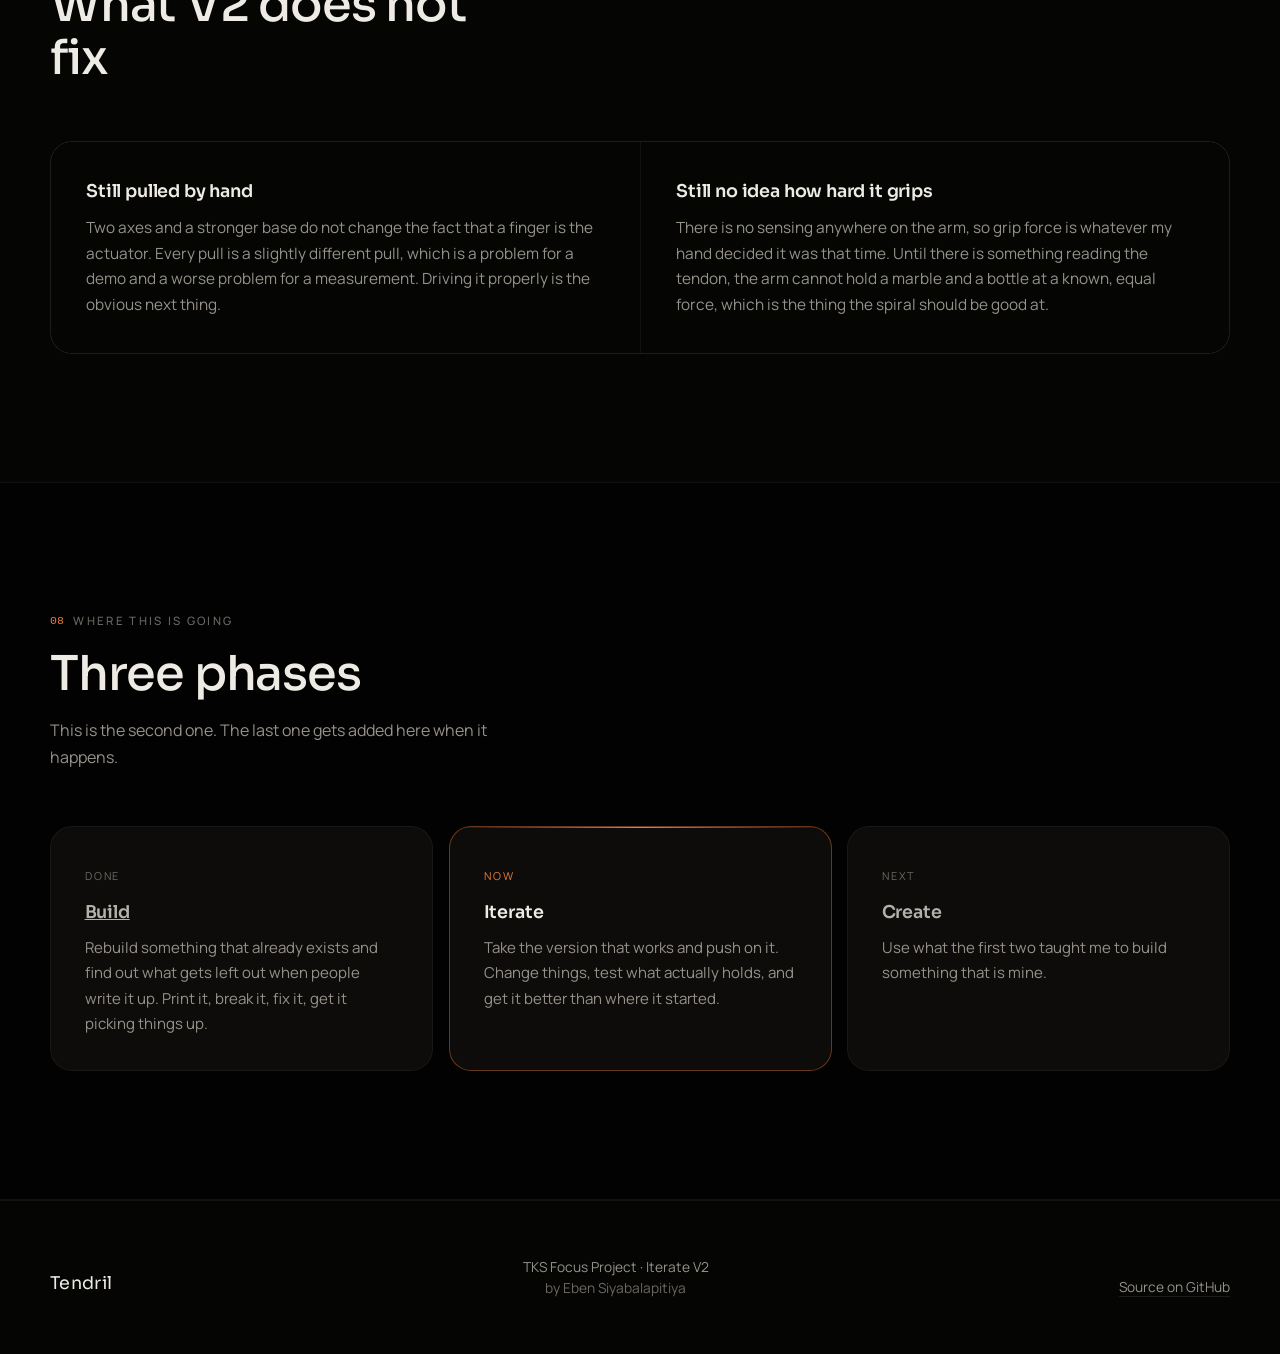
==== commit 08ca3650: "Draw the curl live beside the 3D view Same parameters as media/make_diagram.py, solved per frame on " ====
--- a/iterate.html
+++ b/iterate.html
@@ -209,9 +209,34 @@
         </div>
       </div>
 
+      <div class="curl reveal" data-curl>
+        <div class="curl-stage">
+          <canvas></canvas>
+          <p class="viewer-hint"><span>drag the slider</span></p>
+        </div>
+
+        <div class="viewer-side">
+          <p class="viewer-label">The curl</p>
+          <p class="curl-copy">Eighteen segments, each one 92.4% of the length of the one before it. Pull the string and every V gap folds by the same angle at once, so the arm rolls into a spiral instead of hinging in one place.</p>
+
+          <label class="curl-slider">
+            <span>Flat</span>
+            <input type="range" min="0" max="100" value="0" aria-label="How far the arm is curled">
+            <span>Closed</span>
+          </label>
+
+          <dl class="viewer-spec curl-spec">
+            <dt>Each joint</dt>
+            <dd data-joint>0.0°</dd>
+            <dt>Total wrap</dt>
+            <dd data-wrap>0°</dd>
+          </dl>
+        </div>
+      </div>
+
       <div class="read" style="margin-top:2.5rem">
         <p class="reveal">The arm prints in two halves because 354 mm will not fit on the bed in one go, and the two meet at a seam where both ends are the same 20.7 × 17.9 mm. That seam is the only joint in the whole thing that is not a living hinge.</p>
-        <p class="reveal">Zoom in on the underside once. The V-shaped gap between every pair of segments is the entire mechanism: pull the string and those gaps close one after another, smallest first, and the arm rolls up.</p>
+        <p class="reveal">The sketch above it is the same geometry solved live, not a video of one. It is drawn from the numbers in <code>make_diagram.py</code>, so dragging that slider is the arm doing exactly what the real one does: eighteen joints folding 18° each, 324° of wrap by the time it is shut.</p>
       </div>
     </div>
   </section>
@@ -427,5 +452,6 @@
 }
 </script>
 <script type="module" src="viewer.js"></script>
+<script src="curl.js" defer></script>
 </body>
 </html>
--- a/styles.css
+++ b/styles.css
@@ -649,7 +649,7 @@
 .parts {
   list-style: none; margin: 2.5rem 0 0; padding: 0;
   display: grid; gap: 1px;
-  grid-template-columns: repeat(auto-fit, minmax(230px, 1fr));
+  grid-template-columns: repeat(3, minmax(0, 1fr));
   background: var(--hairline-soft);
   border: 1px solid var(--hairline-soft);
   border-radius: var(--radius-lg);
@@ -670,6 +670,9 @@
 }
 .parts p:last-child { margin: 0; font-size: .88rem; color: var(--muted); line-height: 1.6; }
 
+@media (max-width: 860px) { .parts { grid-template-columns: repeat(2, minmax(0, 1fr)); } }
+@media (max-width: 520px) { .parts { grid-template-columns: 1fr; } }
+
 .source-note {
   margin: 1.75rem 0 0;
   font-size: .82rem; color: var(--faint); max-width: 62ch;
@@ -684,3 +687,54 @@
 .viewer-hint span + span { opacity: 0; transition: opacity .5s var(--ease); }
 .viewer-hint span + span::before { content: ' · '; }
 .is-held .viewer-hint span + span { opacity: 1; }
+
+/* ── the live curl sketch ────────────────────────────────────── */
+.curl {
+  margin-top: 1px;
+  display: grid;
+  grid-template-columns: minmax(0, 1fr) 19rem;
+  gap: 1px;
+  background: var(--hairline-soft);
+  border: 1px solid var(--hairline-soft);
+  border-radius: var(--radius-lg);
+  overflow: hidden;
+}
+.curl-stage {
+  position: relative;
+  aspect-ratio: 16 / 10;
+  background: radial-gradient(120% 90% at 50% 20%, oklch(19% .005 80) 0%, oklch(10% .003 80) 74%);
+}
+.curl-stage canvas { position: absolute; inset: 0; width: 100%; height: 100%; display: block; }
+.curl-stage .viewer-hint { opacity: 1; }
+.curl.is-held .viewer-hint { opacity: 0; }
+
+.curl-copy { margin: 0; font-size: .88rem; color: var(--muted); line-height: 1.62; }
+
+.curl-slider { display: flex; align-items: center; gap: .7rem; }
+.curl-slider span {
+  font-size: .64rem; letter-spacing: .14em; text-transform: uppercase; color: var(--faint);
+  white-space: nowrap;
+}
+.curl-slider input {
+  flex: 1; min-width: 0;
+  -webkit-appearance: none; appearance: none;
+  height: 2px; border-radius: 2px; background: var(--hairline);
+  cursor: ew-resize;
+}
+.curl-slider input::-webkit-slider-thumb {
+  -webkit-appearance: none; appearance: none;
+  width: 15px; height: 15px; border-radius: 50%;
+  background: var(--accent); border: 0; cursor: ew-resize;
+}
+.curl-slider input::-moz-range-thumb {
+  width: 15px; height: 15px; border-radius: 50%;
+  background: var(--accent); border: 0; cursor: ew-resize;
+}
+.curl-spec { display: grid; grid-template-columns: 1fr 1fr; column-gap: 1rem; }
+.curl-spec dd { margin-bottom: 0; }
+.curl-spec dd:last-child { font-family: var(--display); font-size: .95rem; color: var(--fg); }
+
+@media (max-width: 900px) {
+  .curl { grid-template-columns: 1fr; }
+  .curl-stage { aspect-ratio: 4 / 3; }
+}
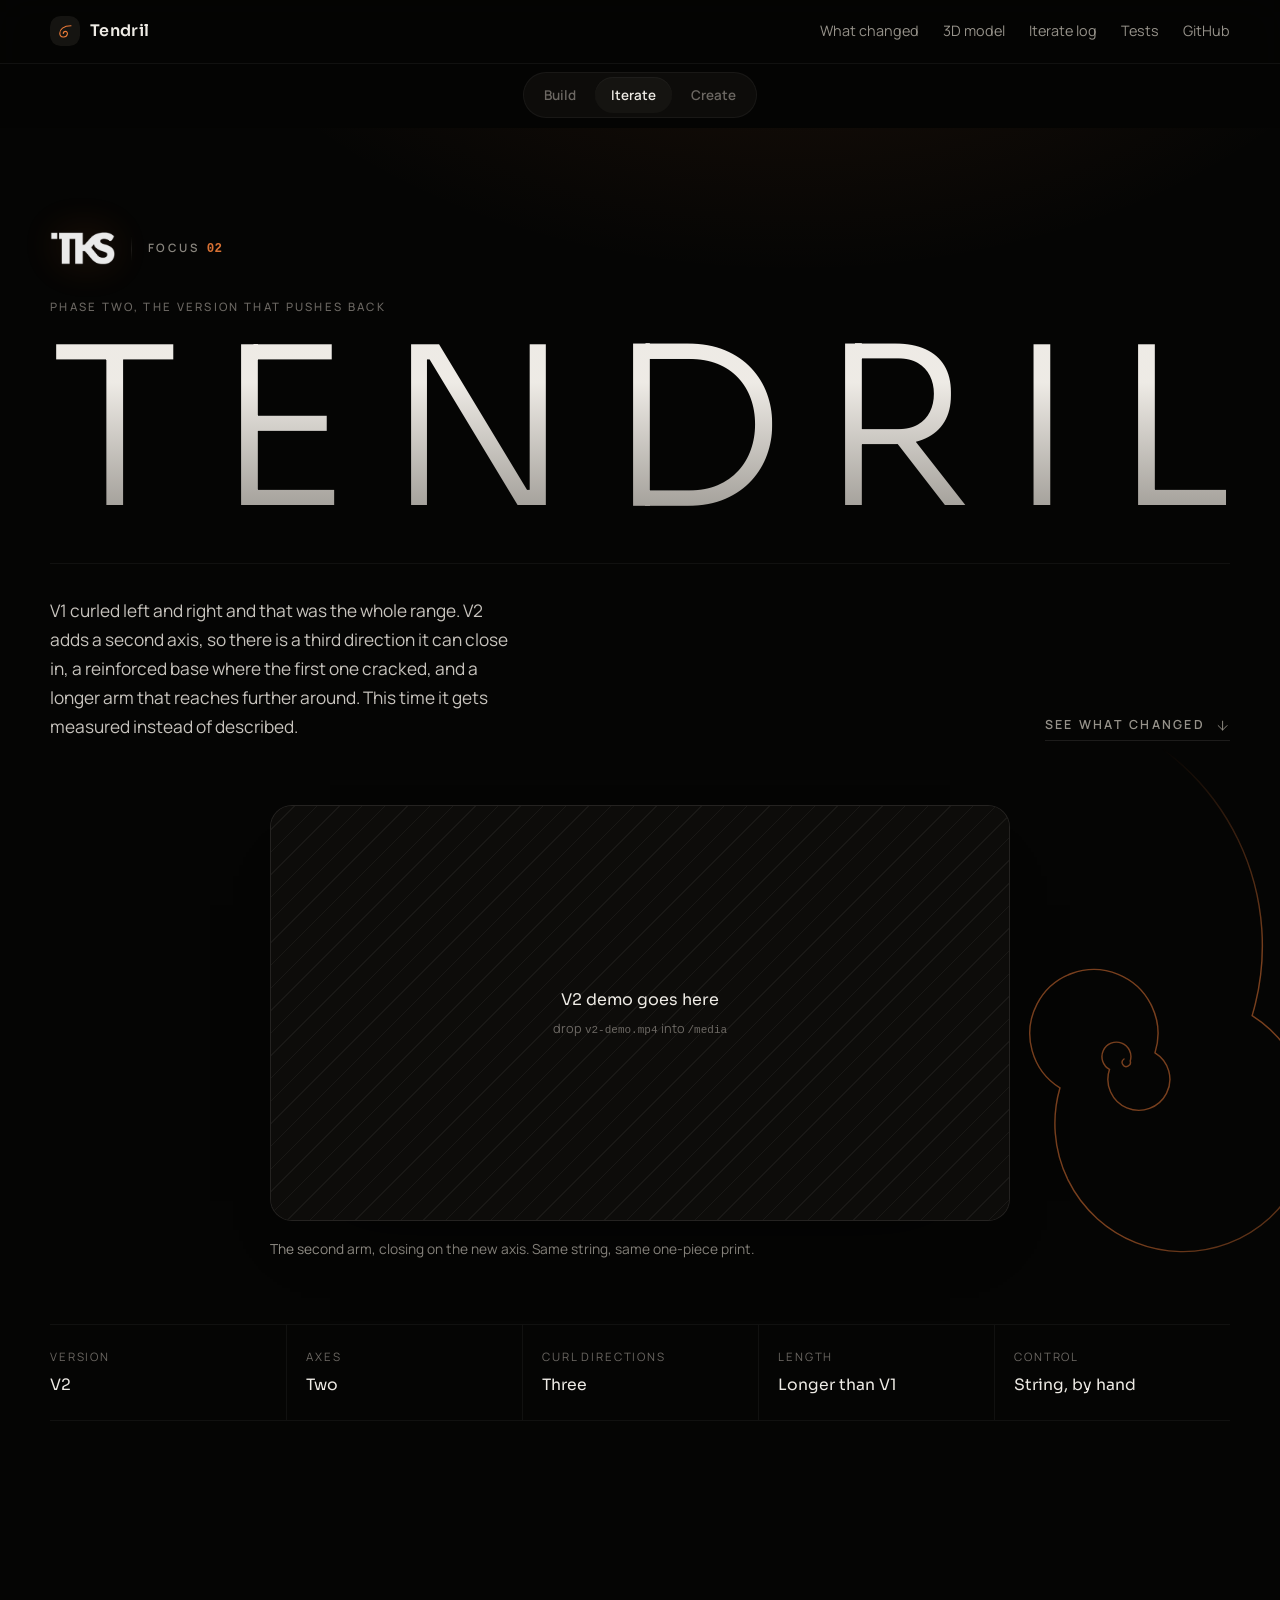
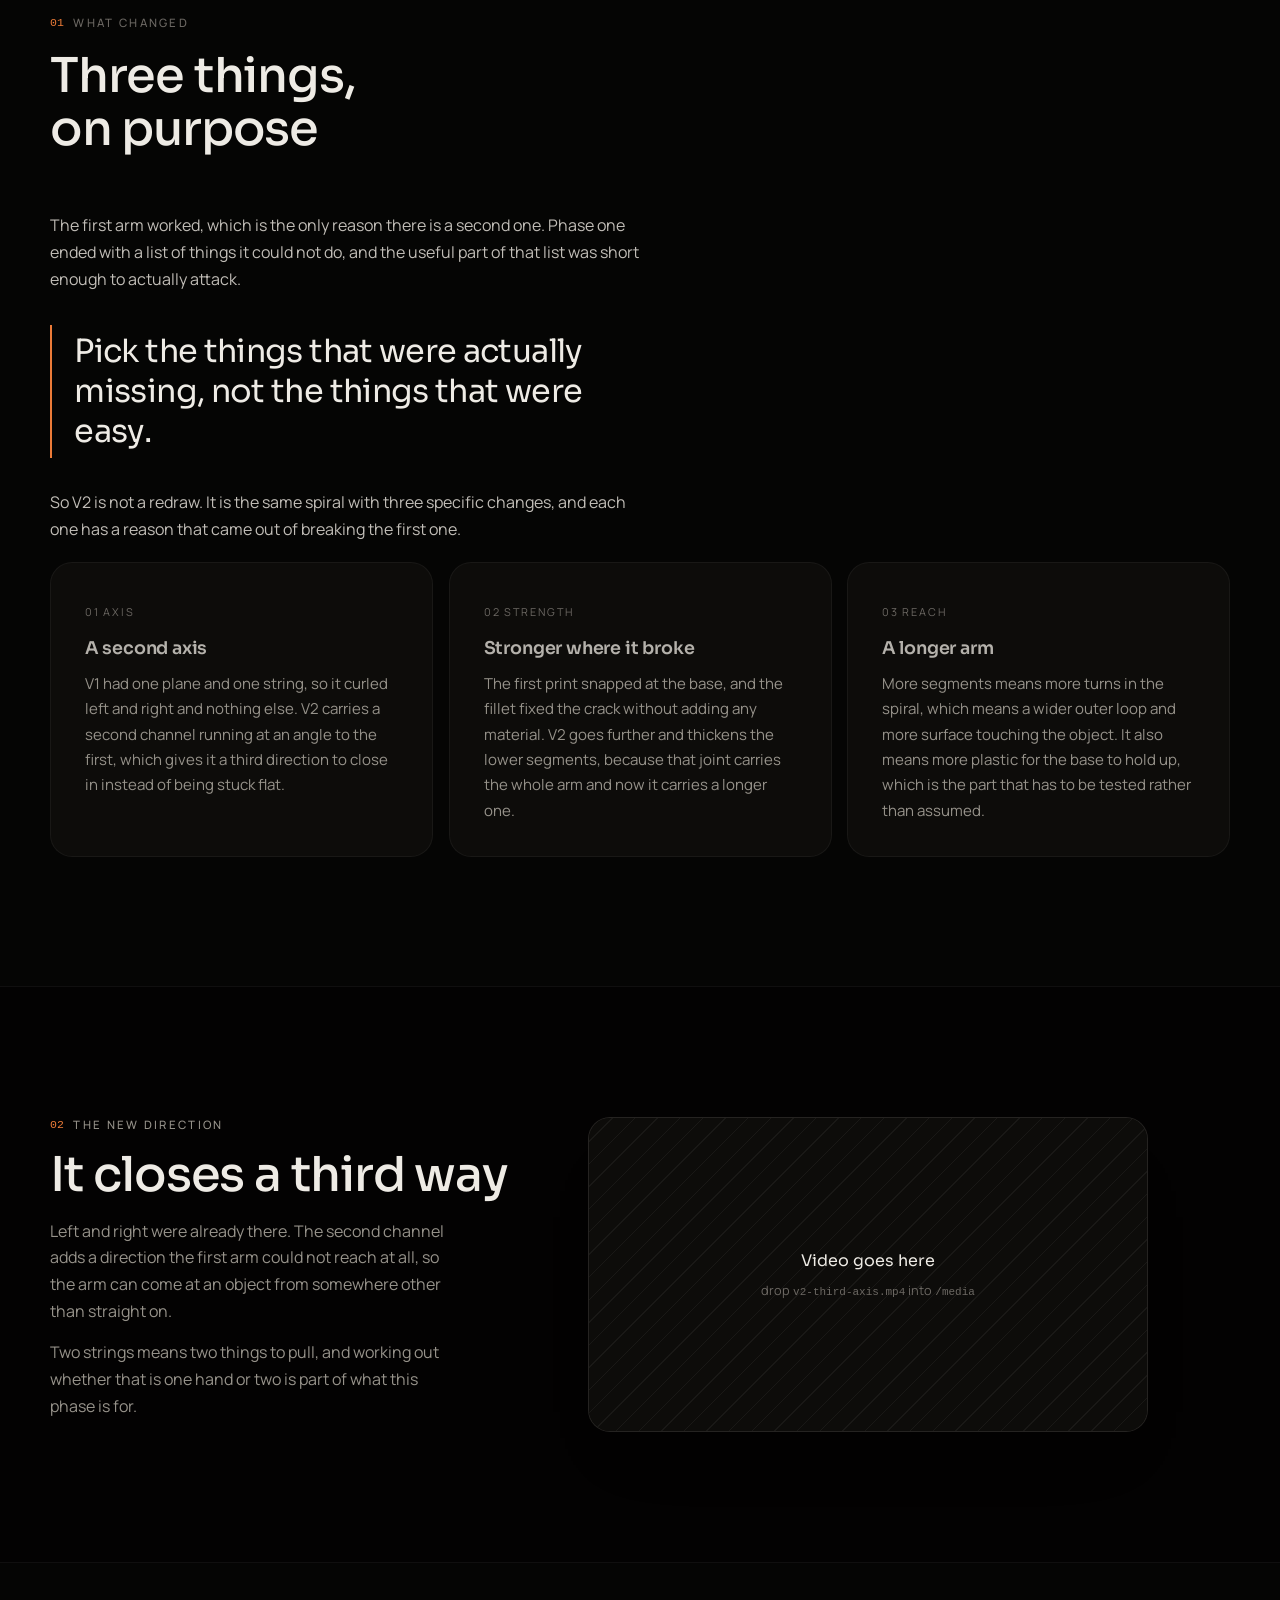
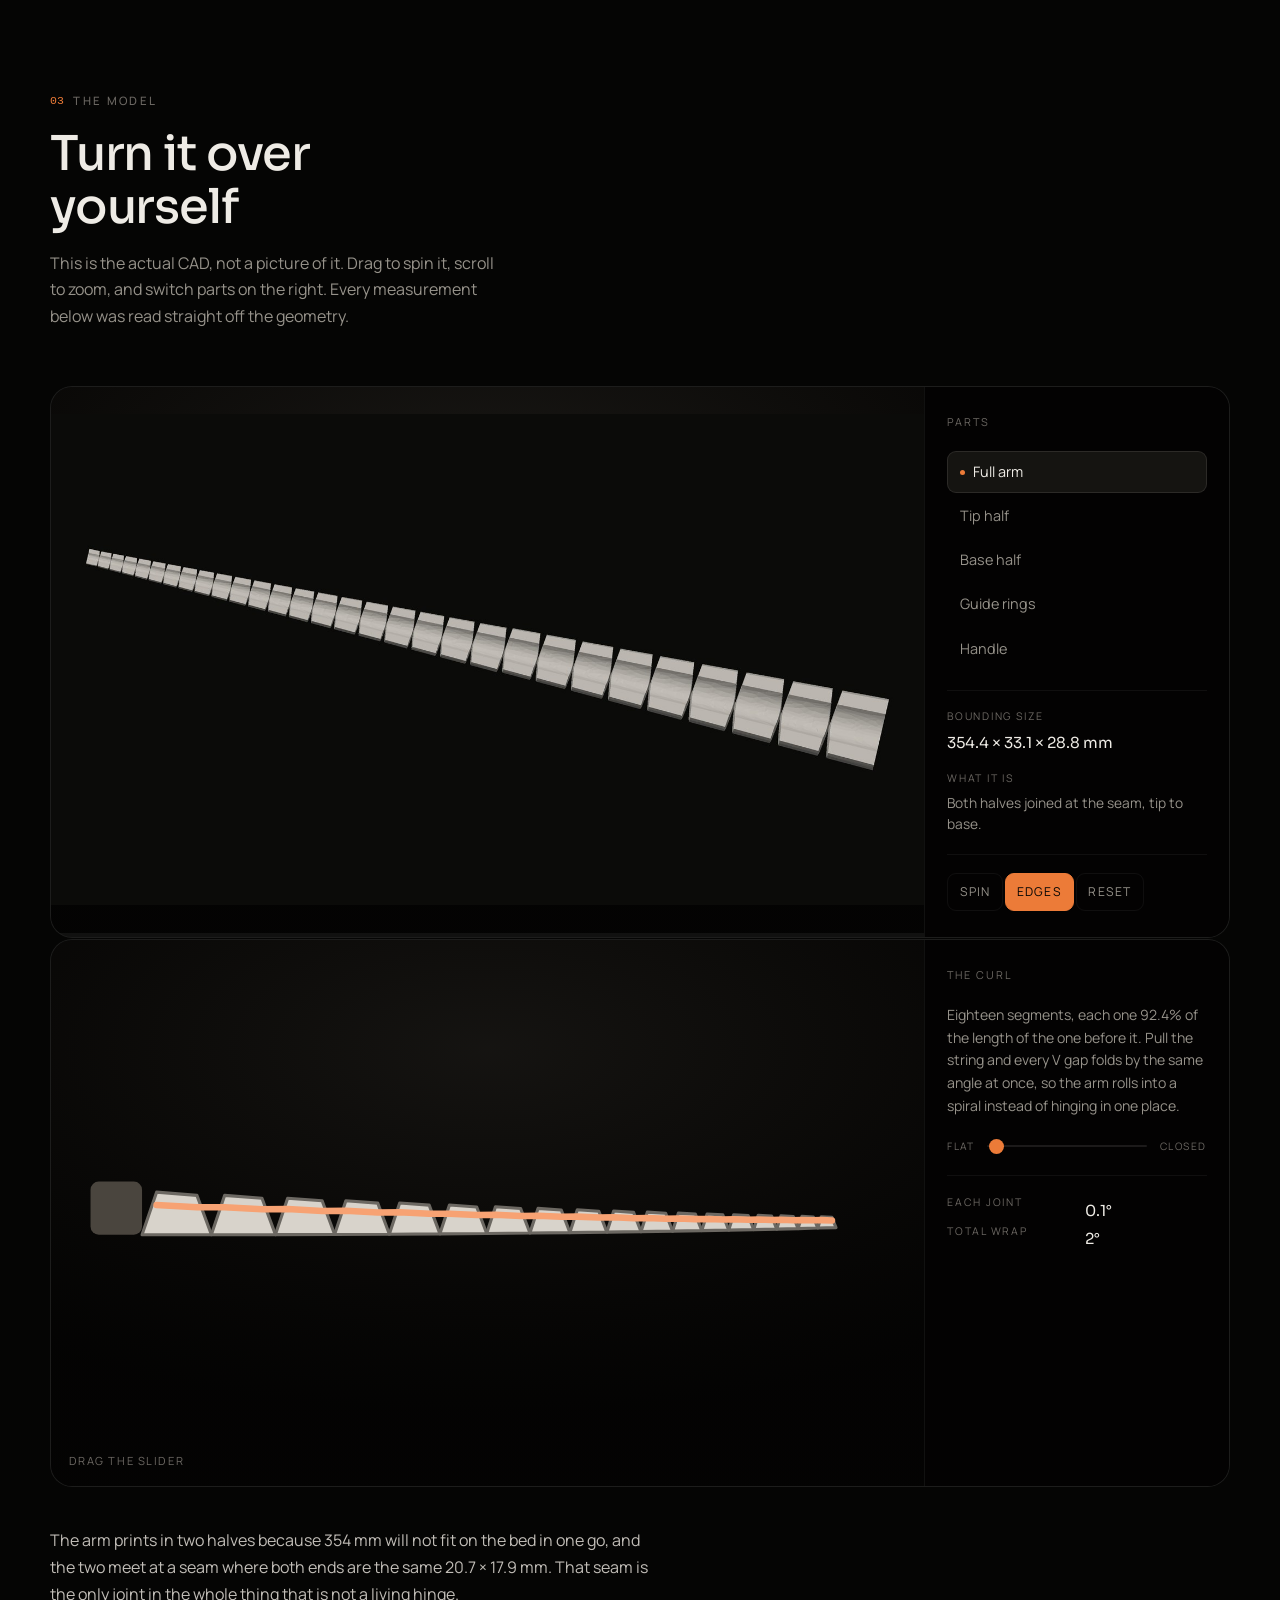
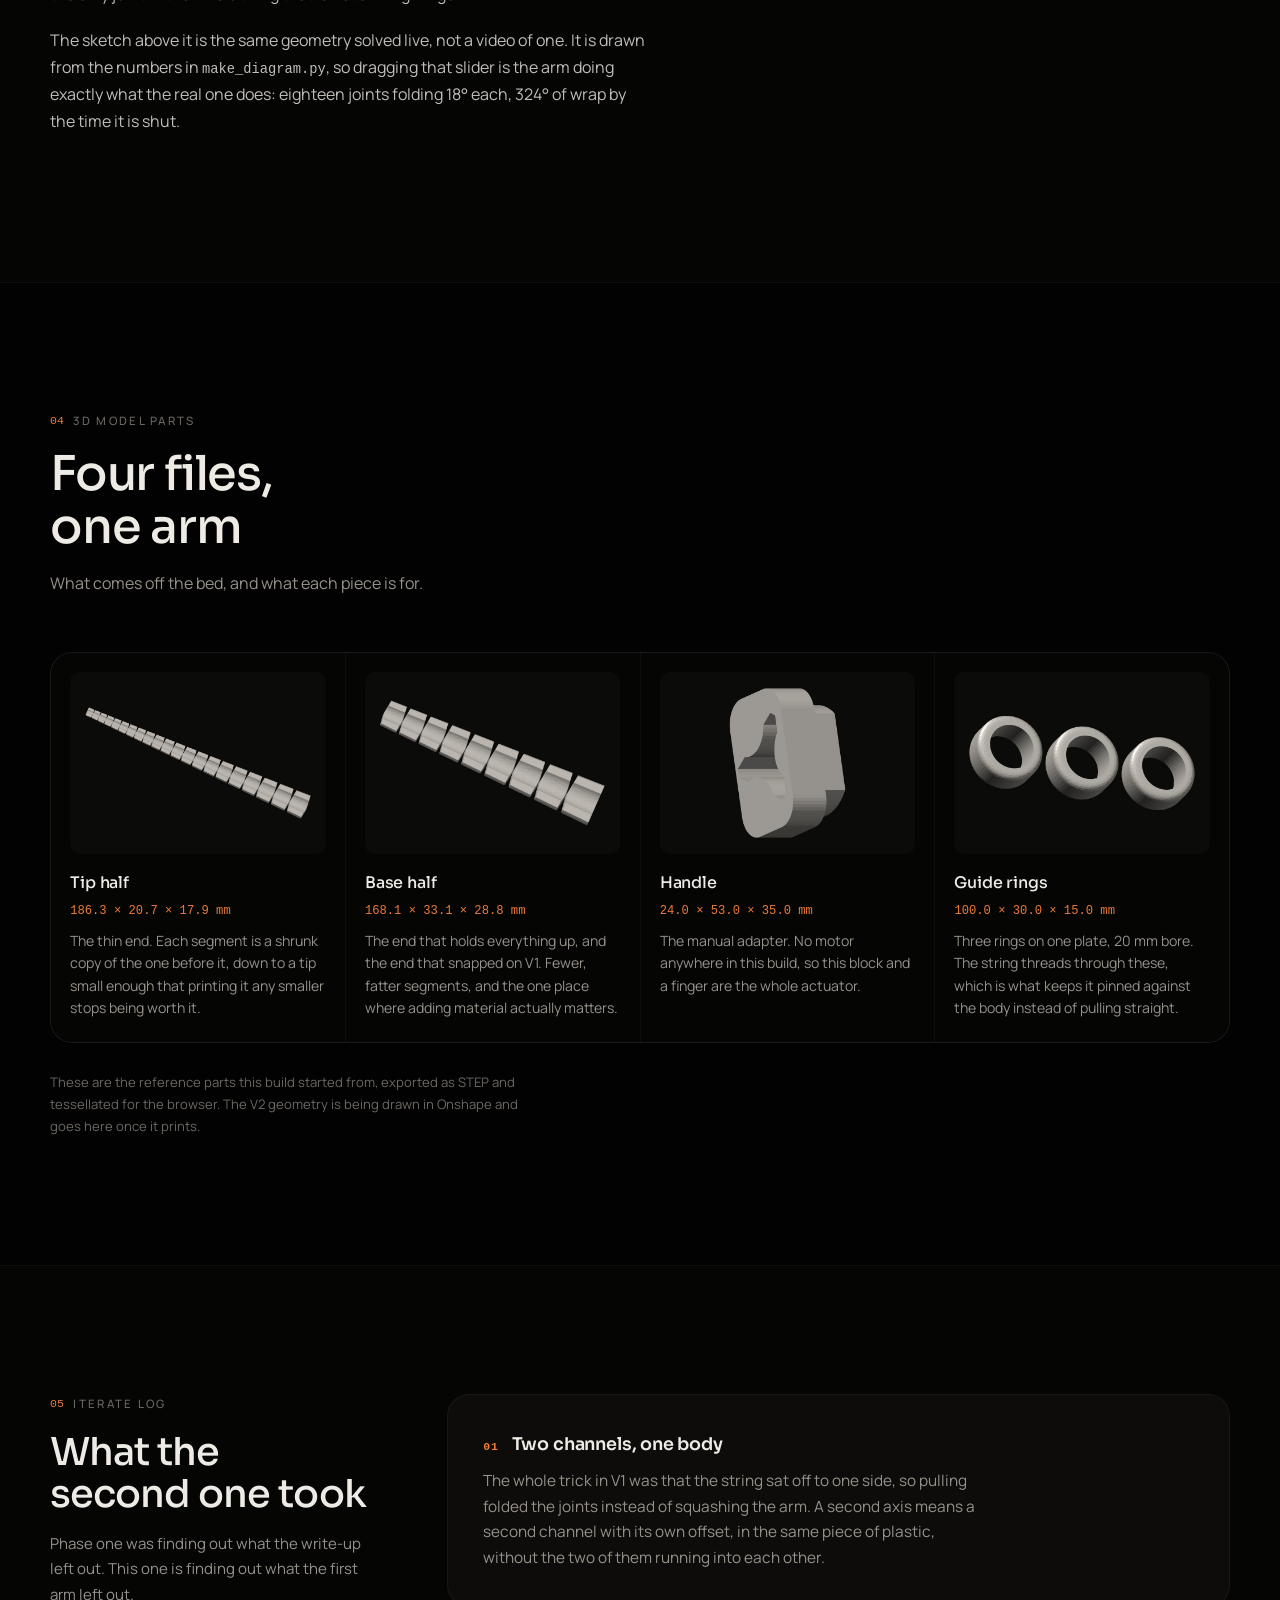
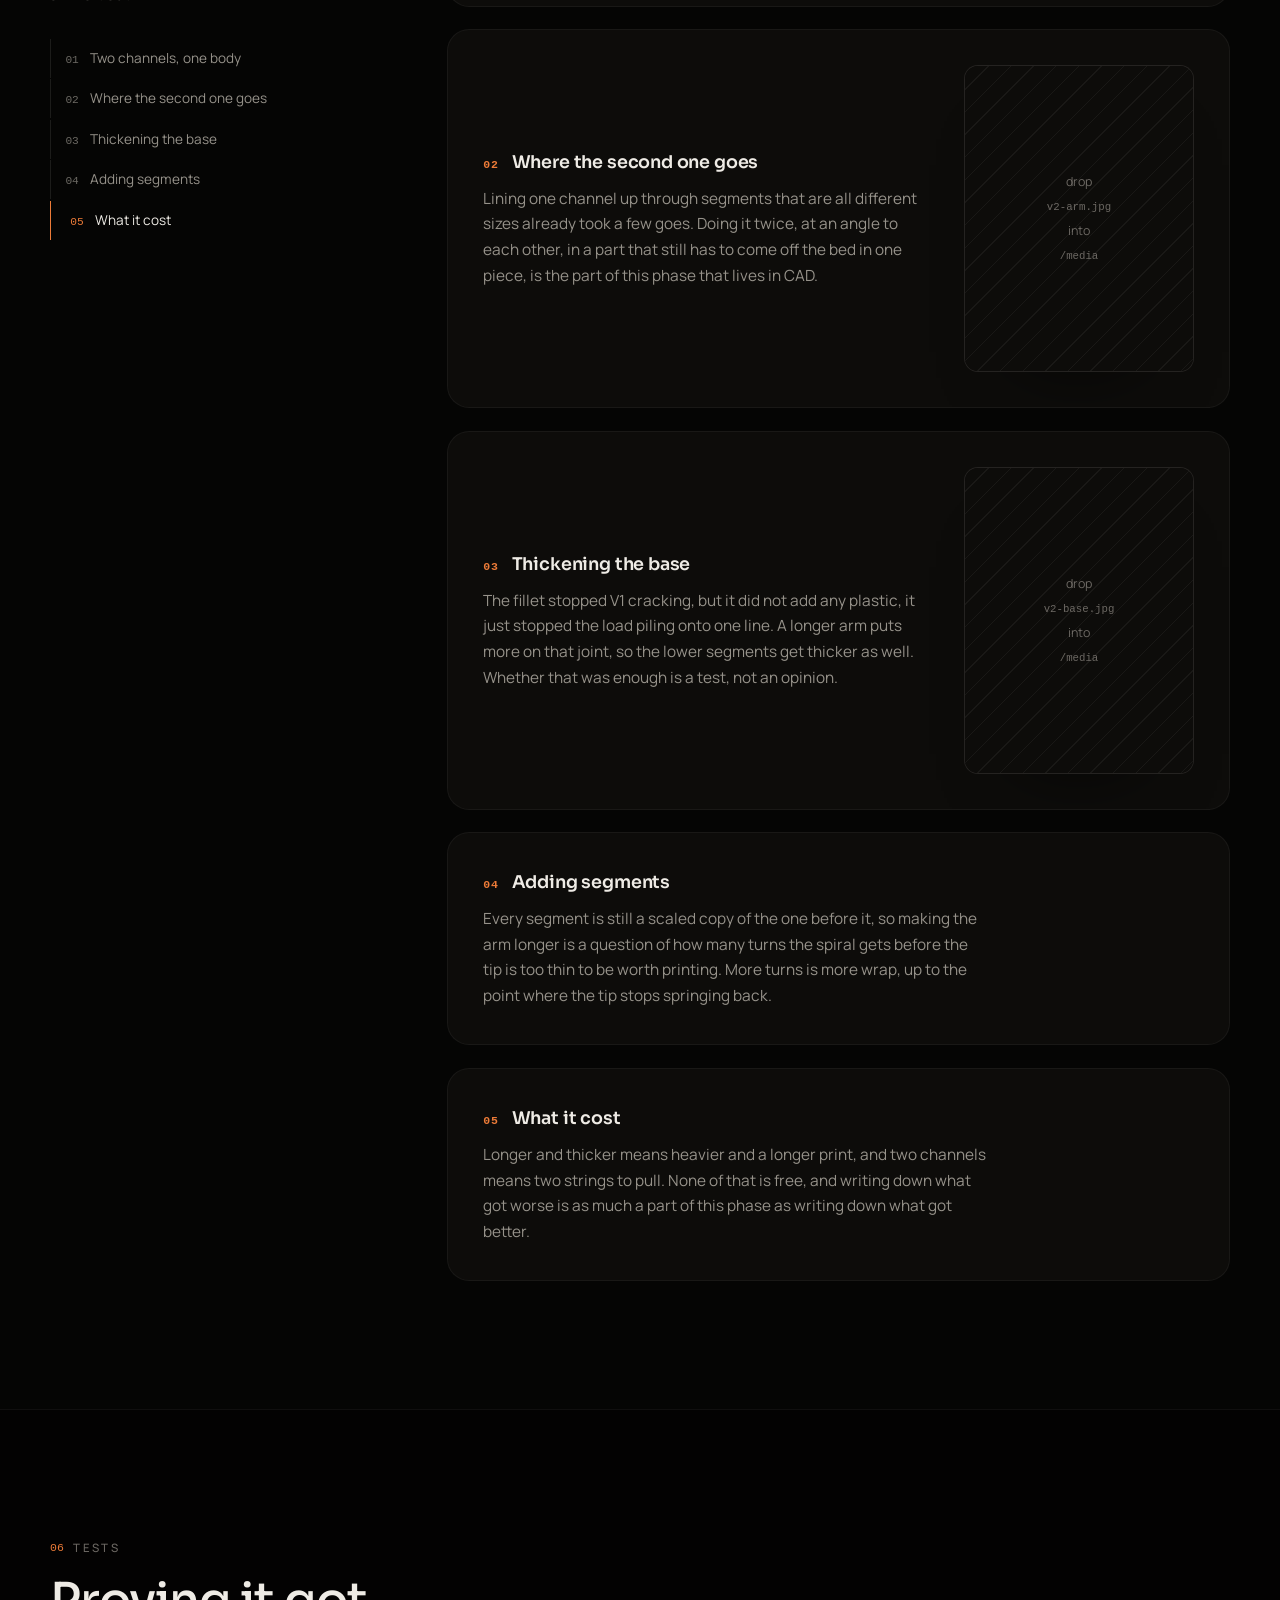
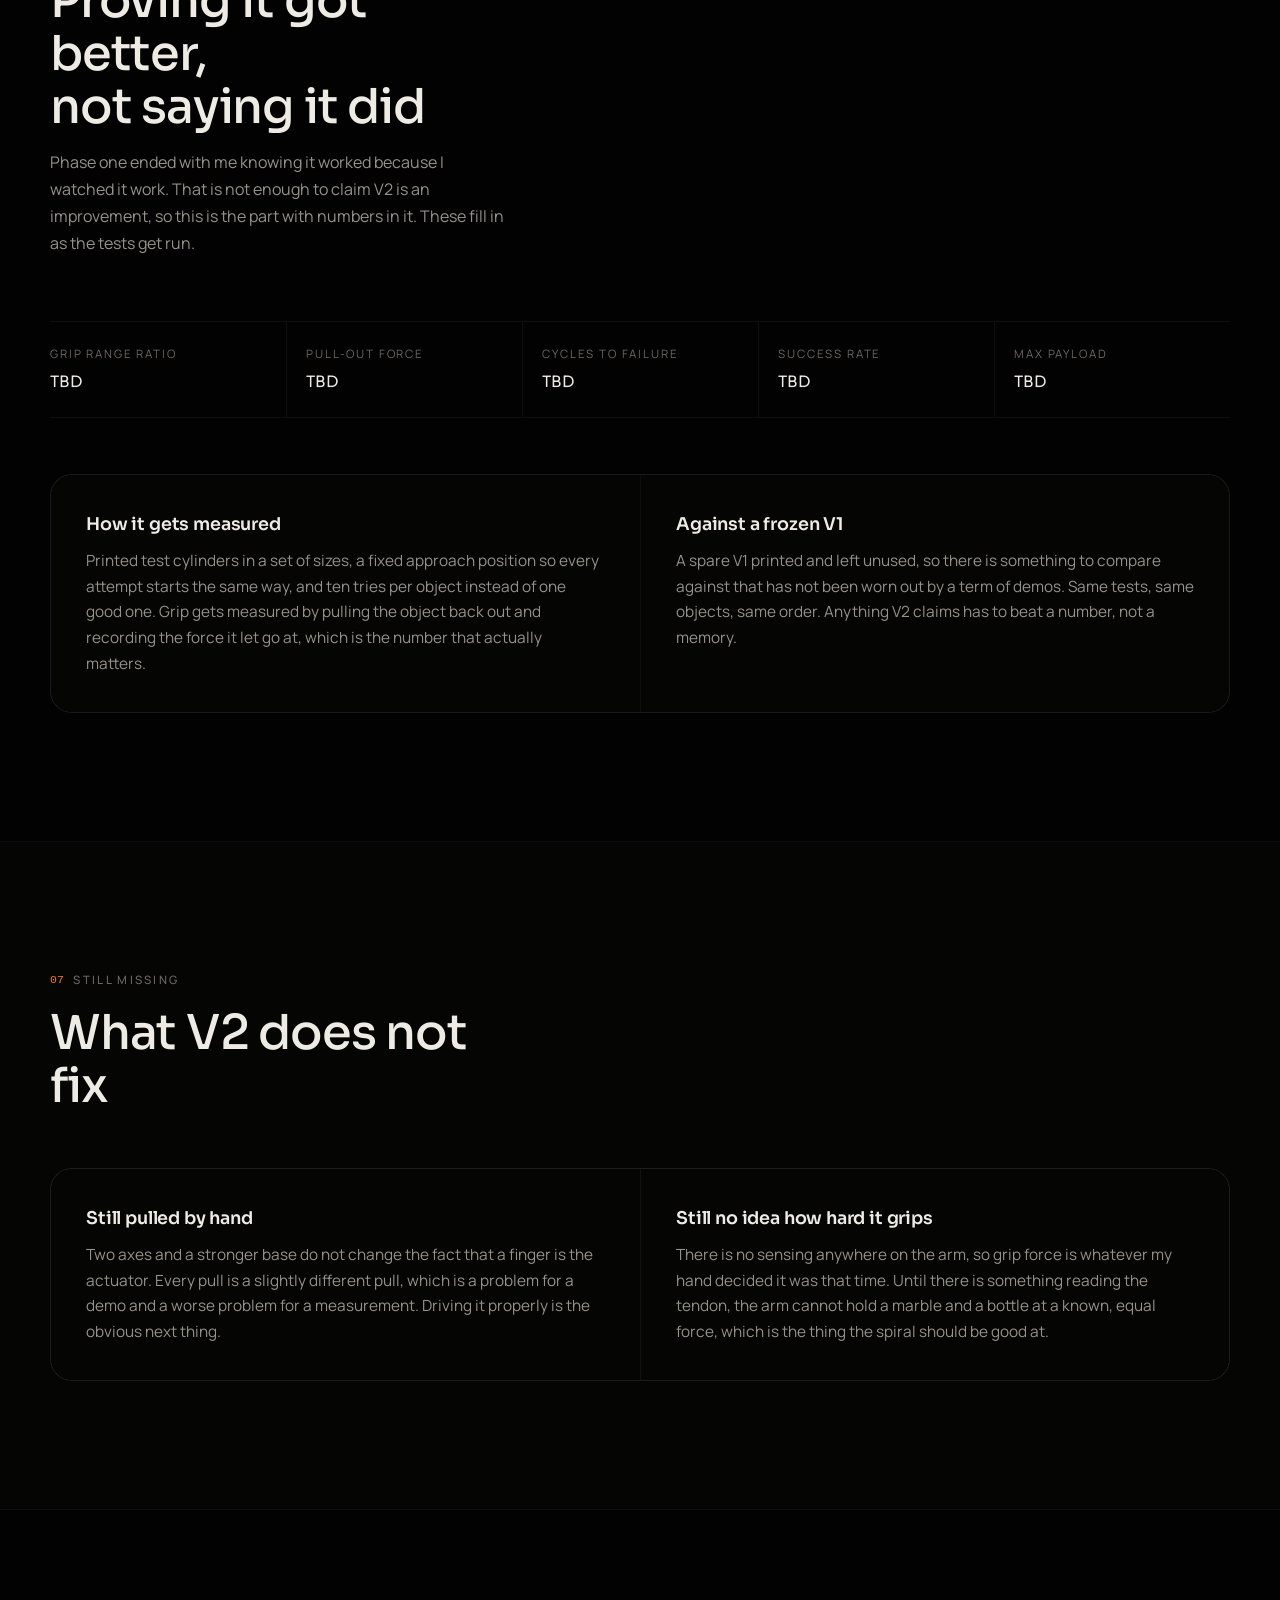
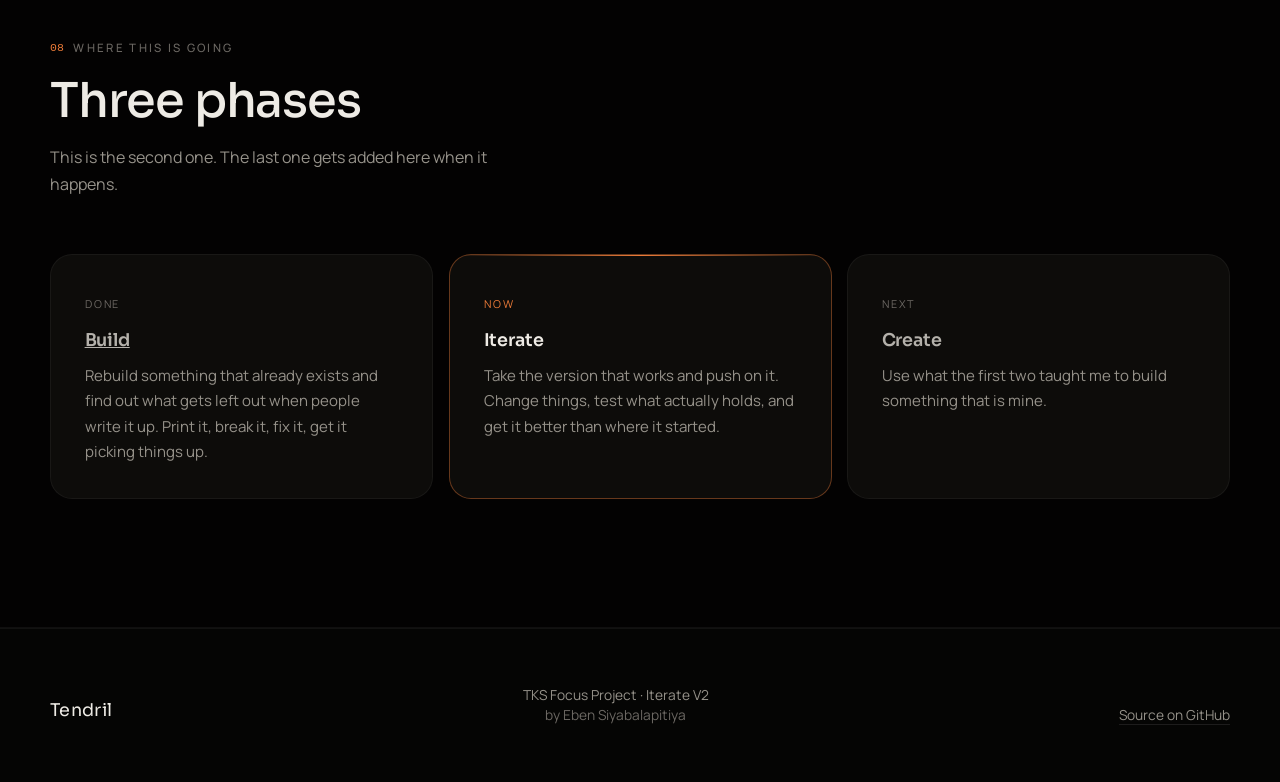
==== commit d3e0a77f: "Keep only the 20 mm rings The 25 and 30 mm sets are not what gets printed, so they were three cards " ====
--- a/iterate.html
+++ b/iterate.html
@@ -188,9 +188,7 @@
             <button type="button" data-part="arm" class="is-on">Full arm</button>
             <button type="button" data-part="tip-half">Tip half</button>
             <button type="button" data-part="base-half">Base half</button>
-            <button type="button" data-part="rings-20">Rings 20 mm</button>
-            <button type="button" data-part="rings-25">Rings 25 mm</button>
-            <button type="button" data-part="rings-30">Rings 30 mm</button>
+            <button type="button" data-part="rings-20">Guide rings</button>
             <button type="button" data-part="handle">Handle</button>
           </div>
 
@@ -246,7 +244,7 @@
     <div class="shell">
       <header class="section-head reveal">
         <p class="eyebrow"><i>04</i> 3D model parts</p>
-        <h2>Six files,<br>one arm</h2>
+        <h2>Four files,<br>one arm</h2>
         <p class="sub">What comes off the bed, and what each piece is for.</p>
       </header>
 
@@ -270,22 +268,10 @@
           <p>The manual adapter. No motor anywhere in this build, so this block and a finger are the whole actuator.</p>
         </li>
         <li>
-          <figure><img src="media/cad/rings-20.jpg" alt="Guide rings with a 20 mm bore" loading="lazy"></figure>
-          <h3>Rings, 20 mm</h3>
+          <figure><img src="media/cad/rings-20.jpg" alt="The three guide rings on their plate" loading="lazy"></figure>
+          <h3>Guide rings</h3>
           <p class="part-dim">100.0 × 30.0 × 15.0 mm</p>
-          <p>Three guide rings on one plate. The tightest bore, so the tendon is held closest to the body and the curl comes on hardest.</p>
-        </li>
-        <li>
-          <figure><img src="media/cad/rings-25.jpg" alt="Guide rings with a 25 mm bore" loading="lazy"></figure>
-          <h3>Rings, 25 mm</h3>
-          <p class="part-dim">125.0 × 35.0 × 20.0 mm</p>
-          <p>The middle set. Changing ring size is the cheapest way to change how the arm closes without touching the arm itself.</p>
-        </li>
-        <li>
-          <figure><img src="media/cad/rings-30.jpg" alt="Guide rings with a 30 mm bore" loading="lazy"></figure>
-          <h3>Rings, 30 mm</h3>
-          <p class="part-dim">130.0 × 40.0 × 20.0 mm</p>
-          <p>The widest bore. Loosest curl, biggest opening, least force at the tip.</p>
+          <p>Three rings on one plate, 20 mm bore. The string threads through these, which is what keeps it pinned against the body instead of pulling straight.</p>
         </li>
       </ul>
 
--- a/styles.css
+++ b/styles.css
@@ -649,7 +649,7 @@
 .parts {
   list-style: none; margin: 2.5rem 0 0; padding: 0;
   display: grid; gap: 1px;
-  grid-template-columns: repeat(3, minmax(0, 1fr));
+  grid-template-columns: repeat(4, minmax(0, 1fr));
   background: var(--hairline-soft);
   border: 1px solid var(--hairline-soft);
   border-radius: var(--radius-lg);
@@ -670,7 +670,7 @@
 }
 .parts p:last-child { margin: 0; font-size: .88rem; color: var(--muted); line-height: 1.6; }
 
-@media (max-width: 860px) { .parts { grid-template-columns: repeat(2, minmax(0, 1fr)); } }
+@media (max-width: 1040px) { .parts { grid-template-columns: repeat(2, minmax(0, 1fr)); } }
 @media (max-width: 520px) { .parts { grid-template-columns: 1fr; } }
 
 .source-note {
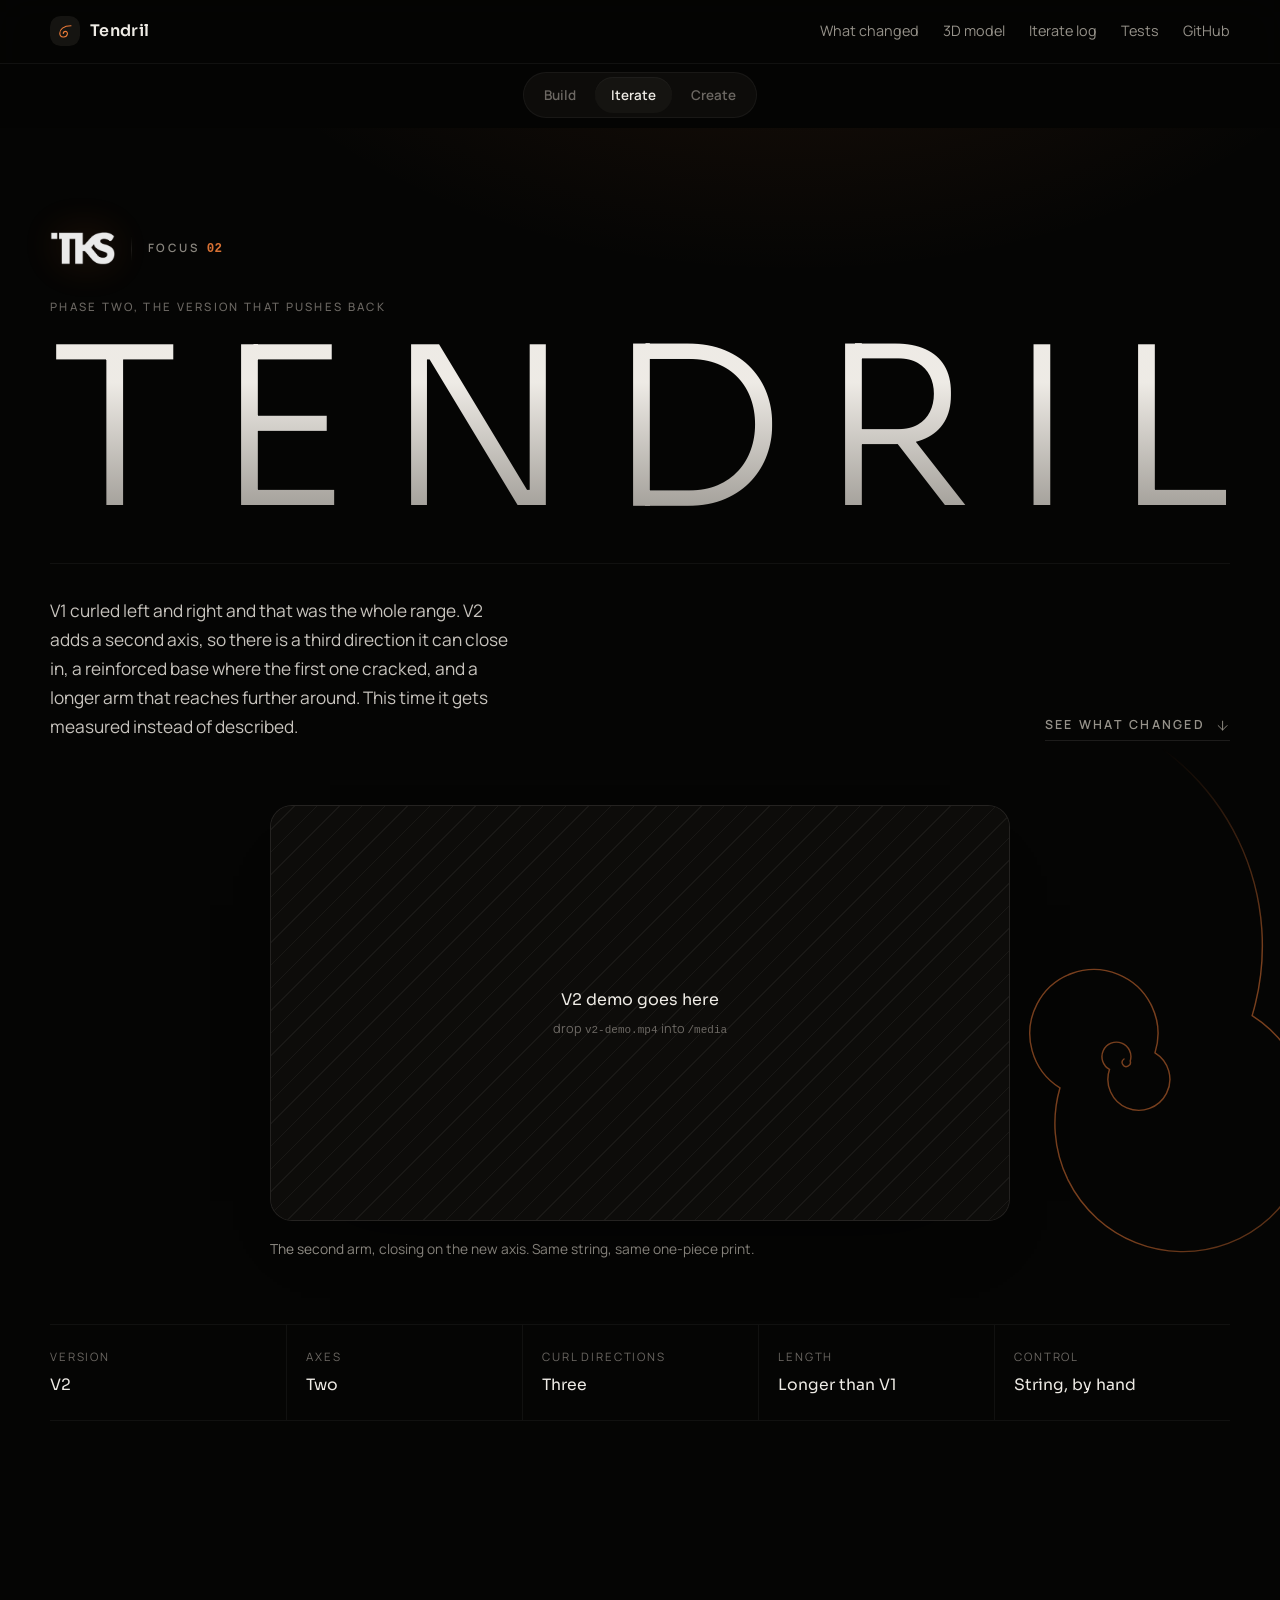
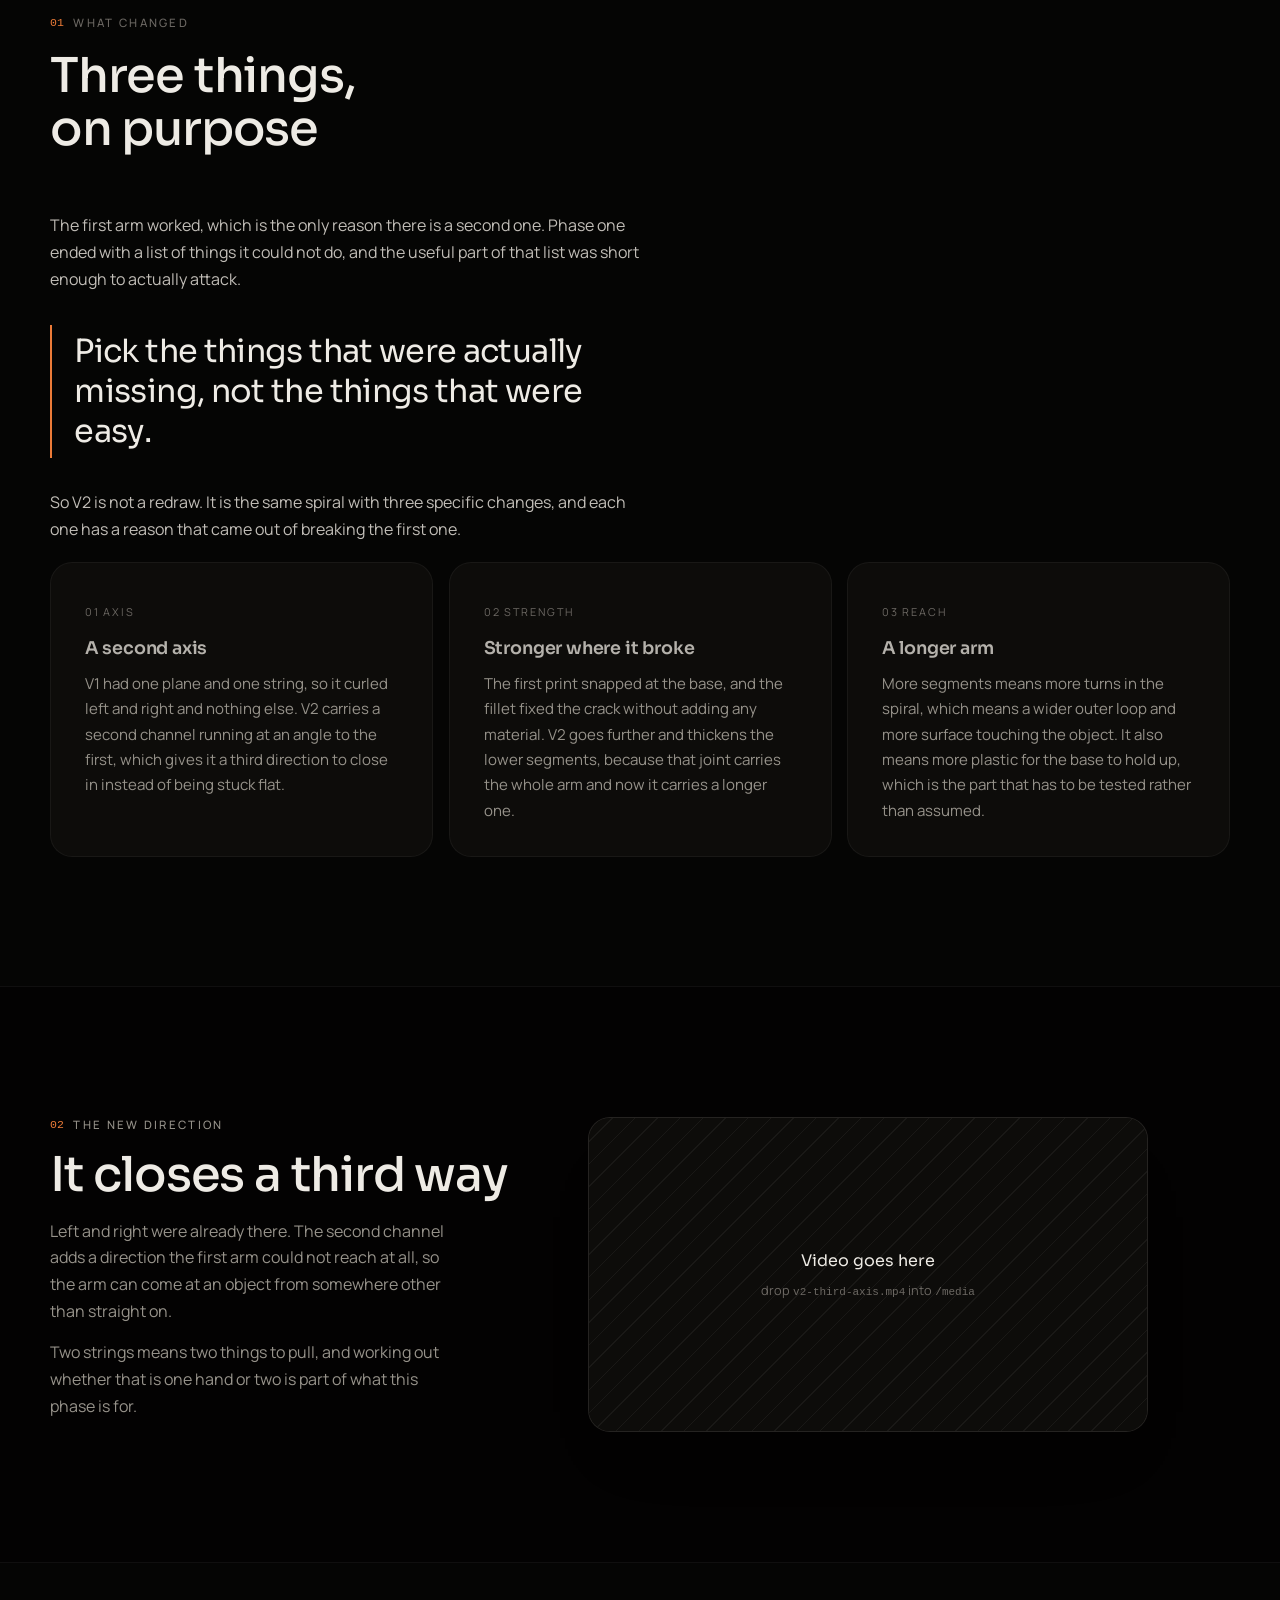
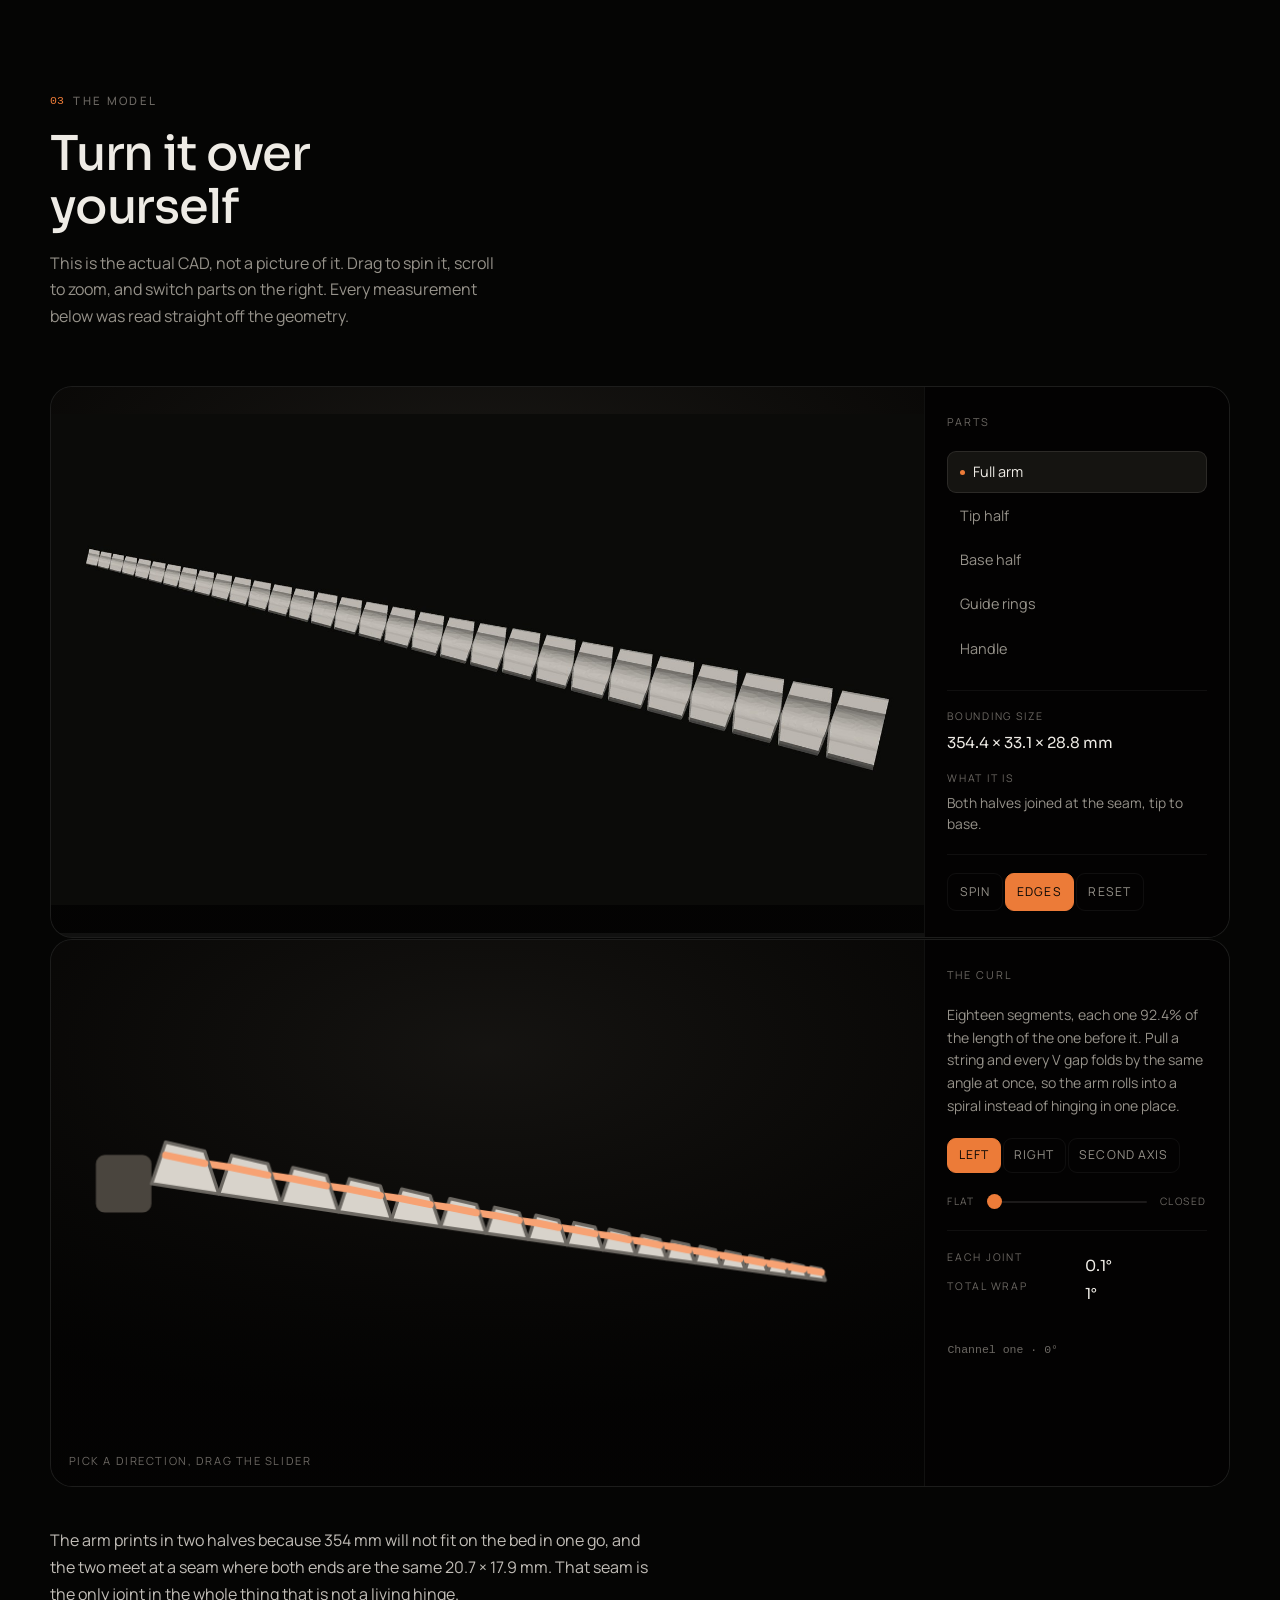
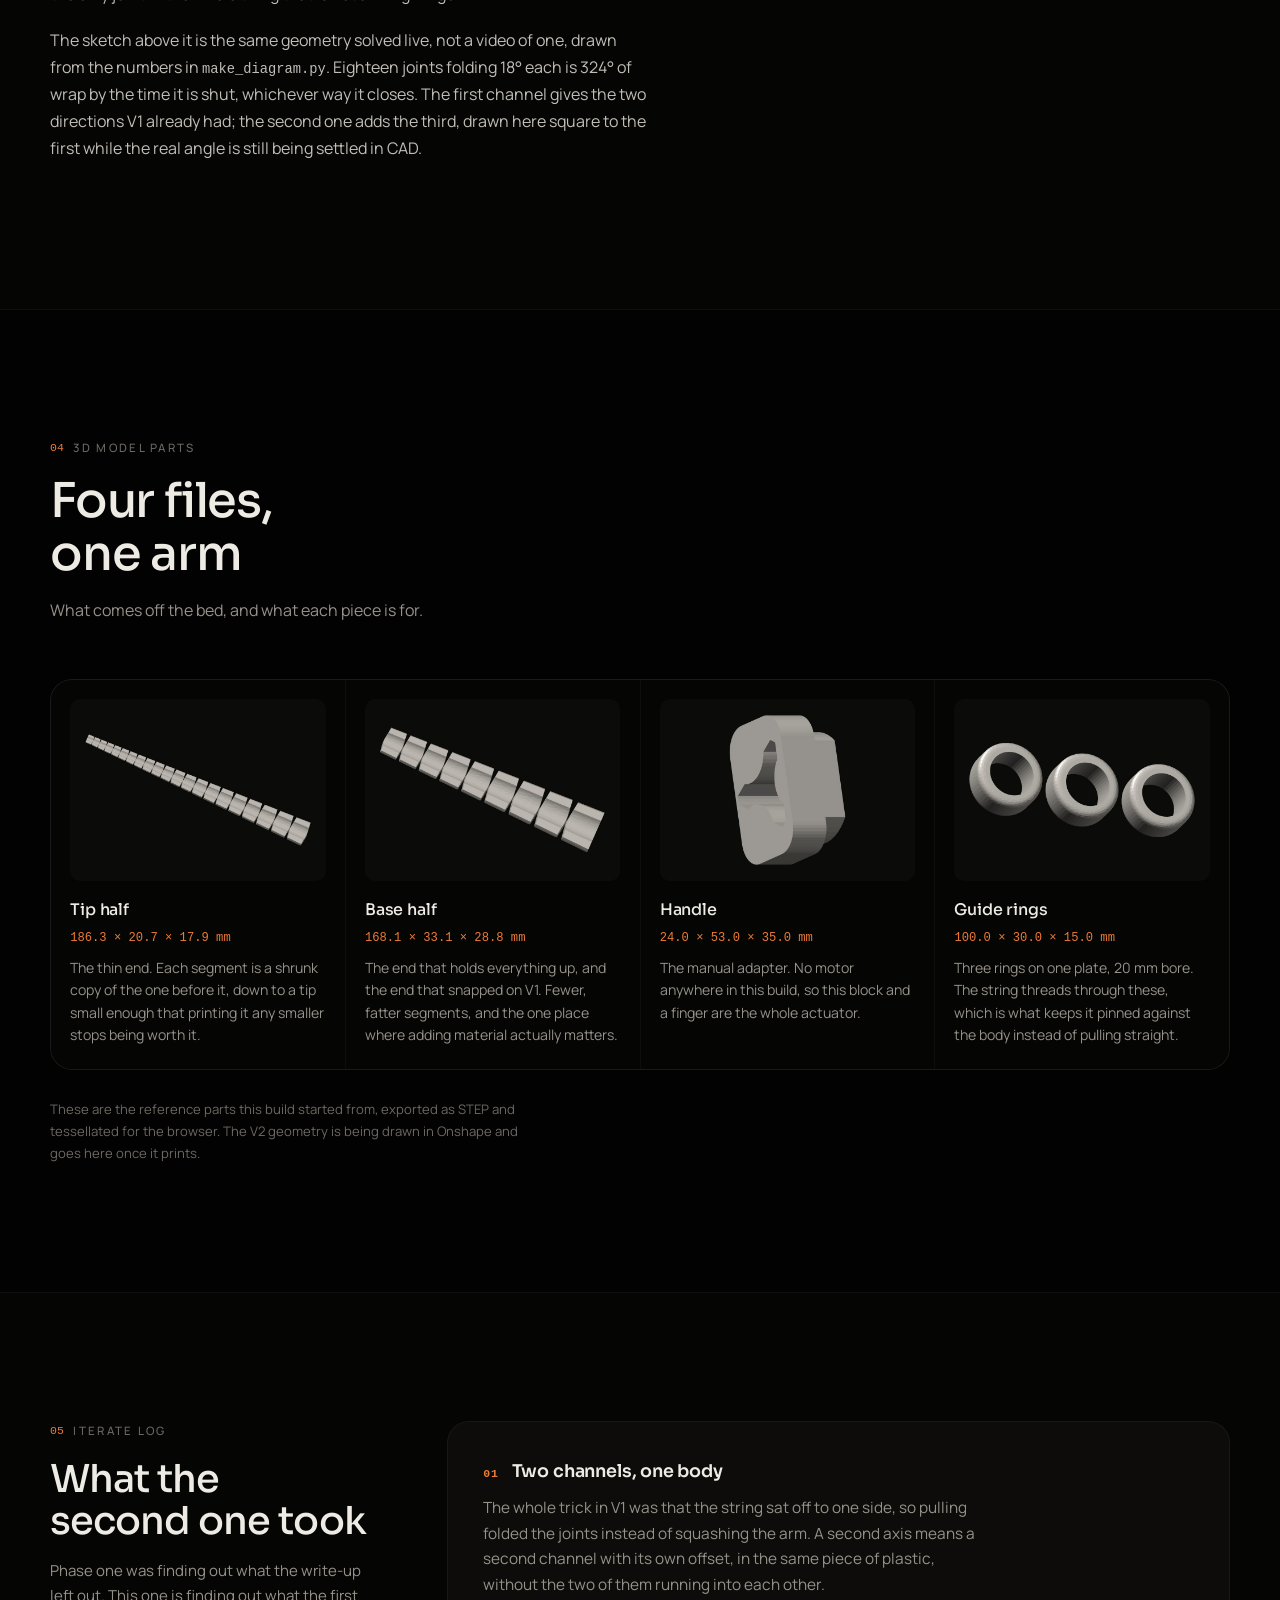
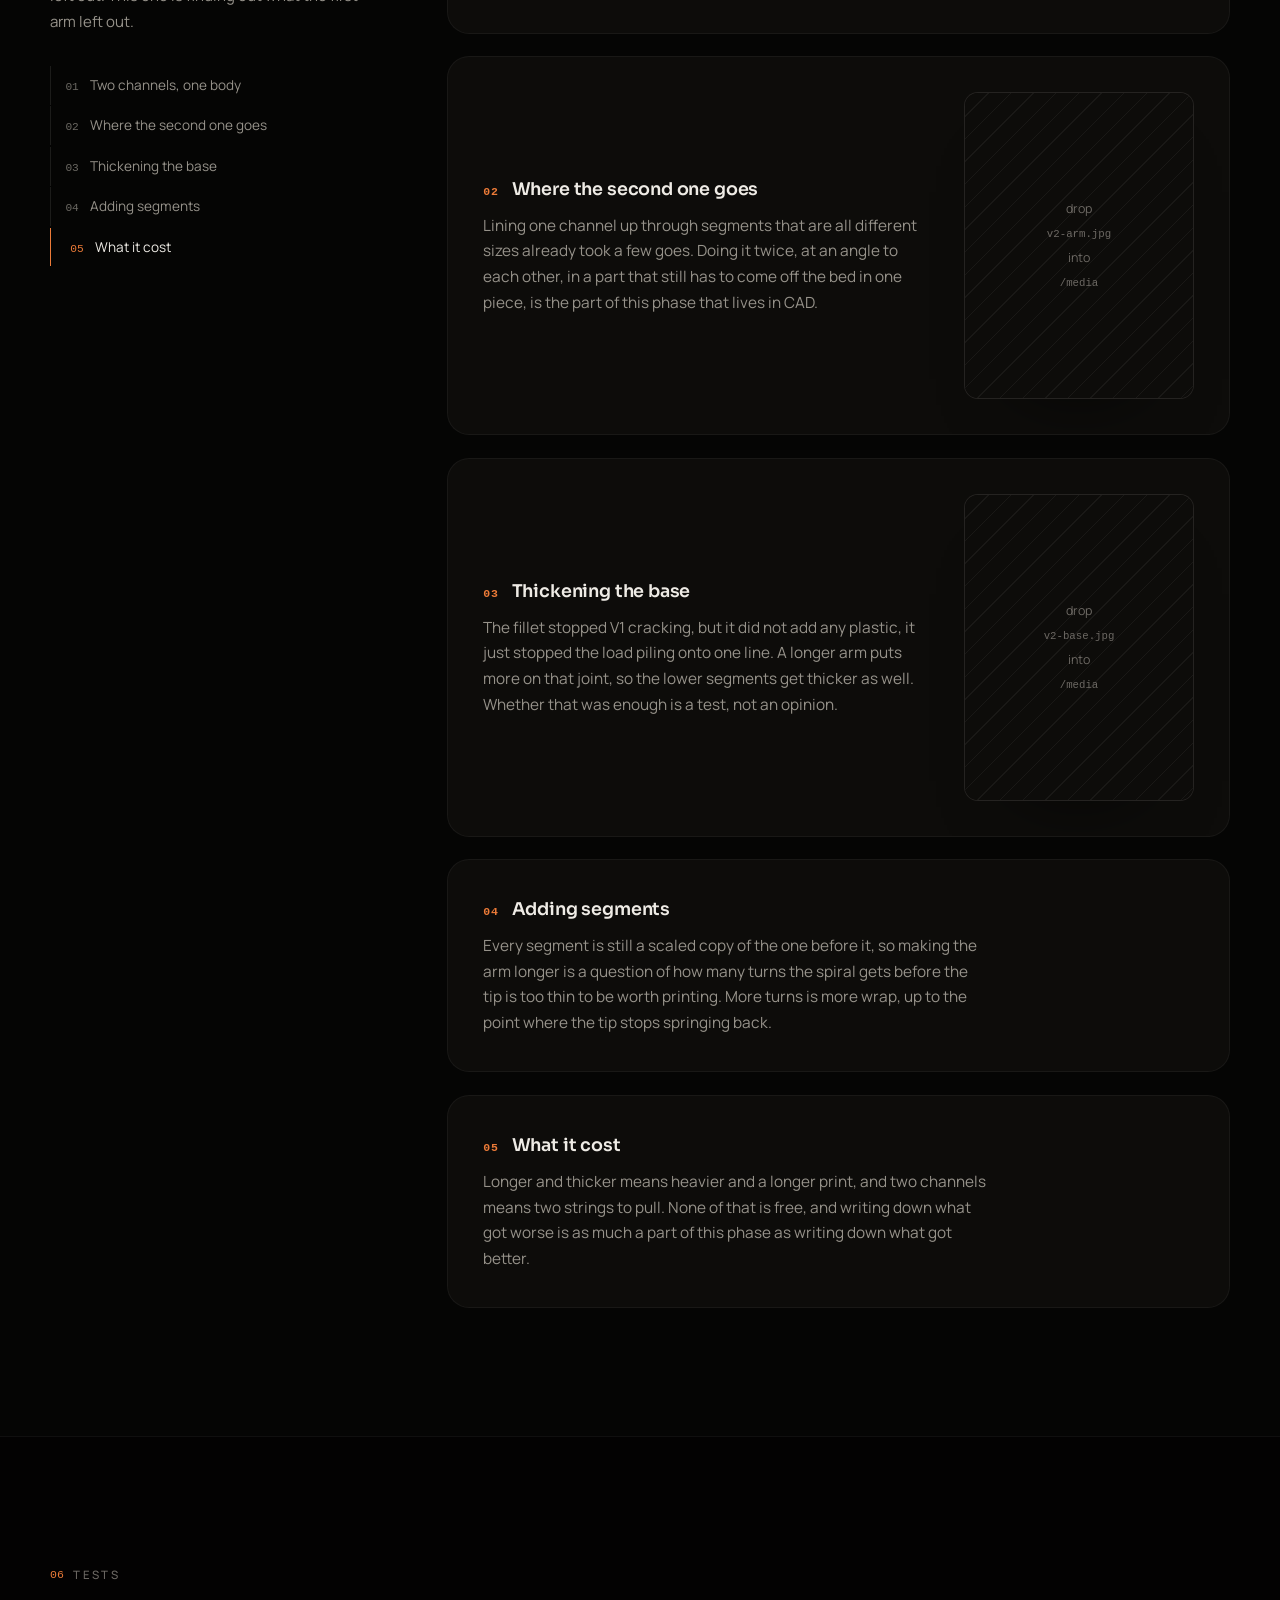
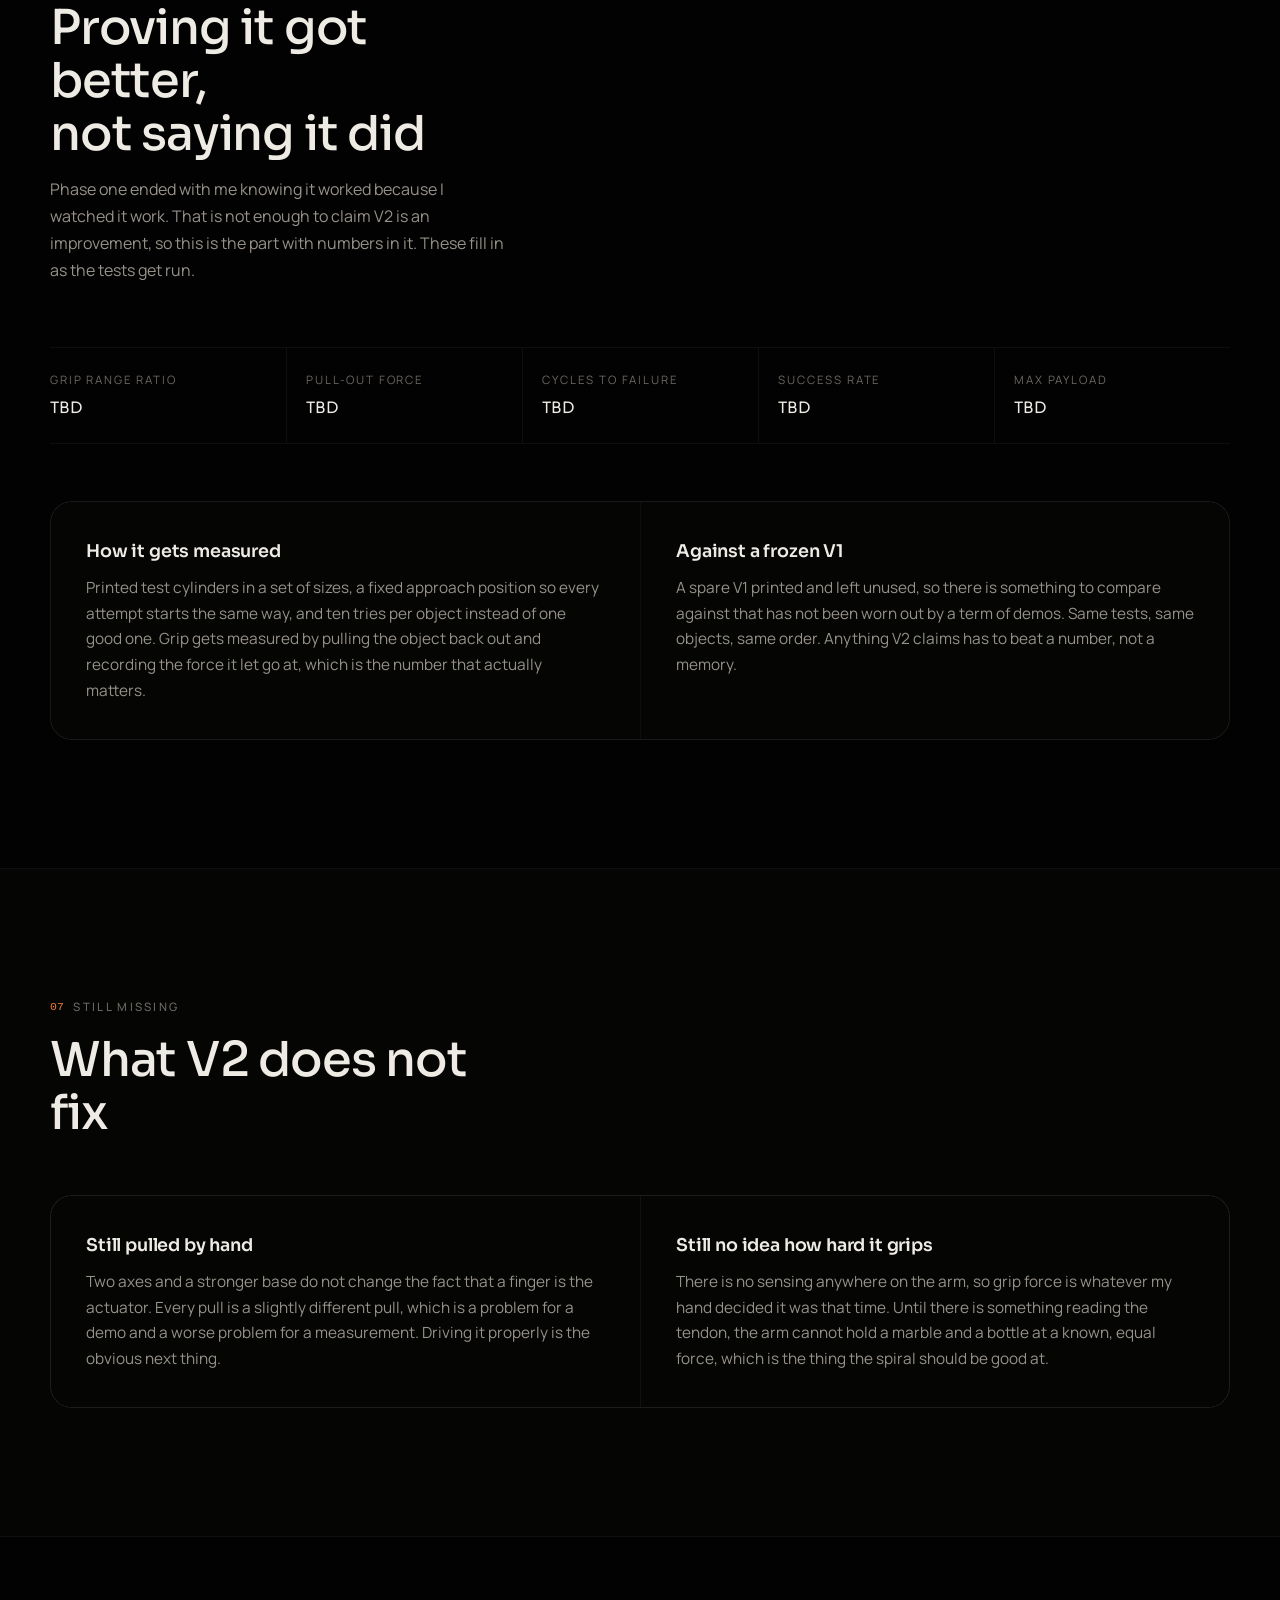
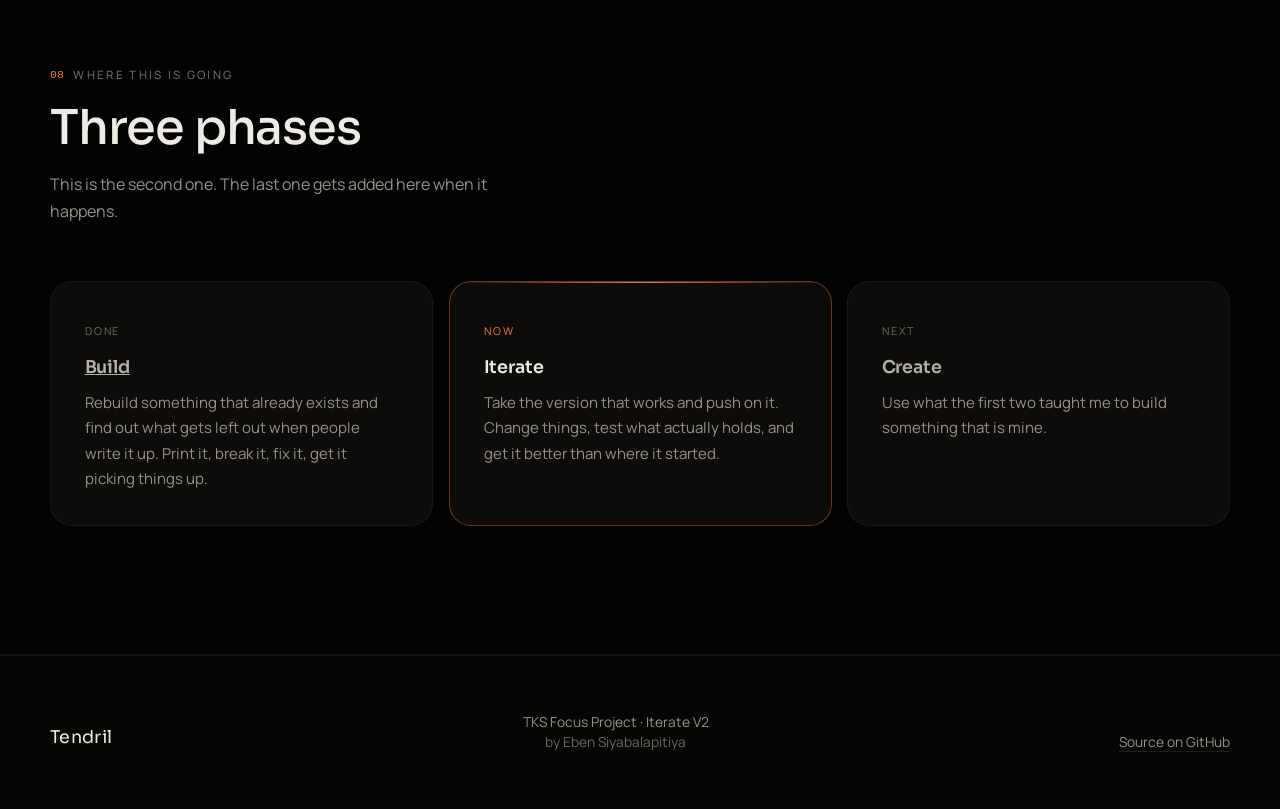
==== commit fbe2de68: "Show all three curl directions, not just the first V2 closes three ways, so the sketch now carries a" ====
--- a/iterate.html
+++ b/iterate.html
@@ -210,12 +210,18 @@
       <div class="curl reveal" data-curl>
         <div class="curl-stage">
           <canvas></canvas>
-          <p class="viewer-hint"><span>drag the slider</span></p>
+          <p class="viewer-hint"><span>pick a direction, drag the slider</span></p>
         </div>
 
         <div class="viewer-side">
           <p class="viewer-label">The curl</p>
-          <p class="curl-copy">Eighteen segments, each one 92.4% of the length of the one before it. Pull the string and every V gap folds by the same angle at once, so the arm rolls into a spiral instead of hinging in one place.</p>
+          <p class="curl-copy">Eighteen segments, each one 92.4% of the length of the one before it. Pull a string and every V gap folds by the same angle at once, so the arm rolls into a spiral instead of hinging in one place.</p>
+
+          <div class="curl-dirs" role="group" aria-label="Which way it closes">
+            <button type="button" data-dir="left" class="is-on" aria-pressed="true">Left</button>
+            <button type="button" data-dir="right" aria-pressed="false">Right</button>
+            <button type="button" data-dir="second" aria-pressed="false">Second axis</button>
+          </div>
 
           <label class="curl-slider">
             <span>Flat</span>
@@ -229,12 +235,13 @@
             <dt>Total wrap</dt>
             <dd data-wrap>0°</dd>
           </dl>
+          <p class="curl-plane" data-plane>Channel one · 0°</p>
         </div>
       </div>
 
       <div class="read" style="margin-top:2.5rem">
         <p class="reveal">The arm prints in two halves because 354 mm will not fit on the bed in one go, and the two meet at a seam where both ends are the same 20.7 × 17.9 mm. That seam is the only joint in the whole thing that is not a living hinge.</p>
-        <p class="reveal">The sketch above it is the same geometry solved live, not a video of one. It is drawn from the numbers in <code>make_diagram.py</code>, so dragging that slider is the arm doing exactly what the real one does: eighteen joints folding 18° each, 324° of wrap by the time it is shut.</p>
+        <p class="reveal">The sketch above it is the same geometry solved live, not a video of one, drawn from the numbers in <code>make_diagram.py</code>. Eighteen joints folding 18° each is 324° of wrap by the time it is shut, whichever way it closes. The first channel gives the two directions V1 already had; the second one adds the third, drawn here square to the first while the real angle is still being settled in CAD.</p>
       </div>
     </div>
   </section>
--- a/styles.css
+++ b/styles.css
@@ -738,3 +738,19 @@
   .curl { grid-template-columns: 1fr; }
   .curl-stage { aspect-ratio: 4 / 3; }
 }
+
+.curl-dirs { display: flex; gap: 2px; flex-wrap: wrap; }
+.curl-dirs button {
+  font: inherit; font-size: .76rem; letter-spacing: .09em; text-transform: uppercase;
+  color: var(--muted); background: transparent;
+  border: 1px solid var(--hairline-soft); border-radius: 9px;
+  padding: .4rem .65rem; cursor: pointer;
+  transition: color .3s var(--ease), background .3s var(--ease), border-color .3s var(--ease);
+}
+.curl-dirs button:hover { color: var(--fg); background: var(--surface); }
+.curl-dirs button.is-on { color: var(--bg); background: var(--accent); border-color: var(--accent); }
+
+.curl-plane {
+  margin: .9rem 0 0;
+  font-family: var(--mono); font-size: .72rem; color: var(--faint);
+}
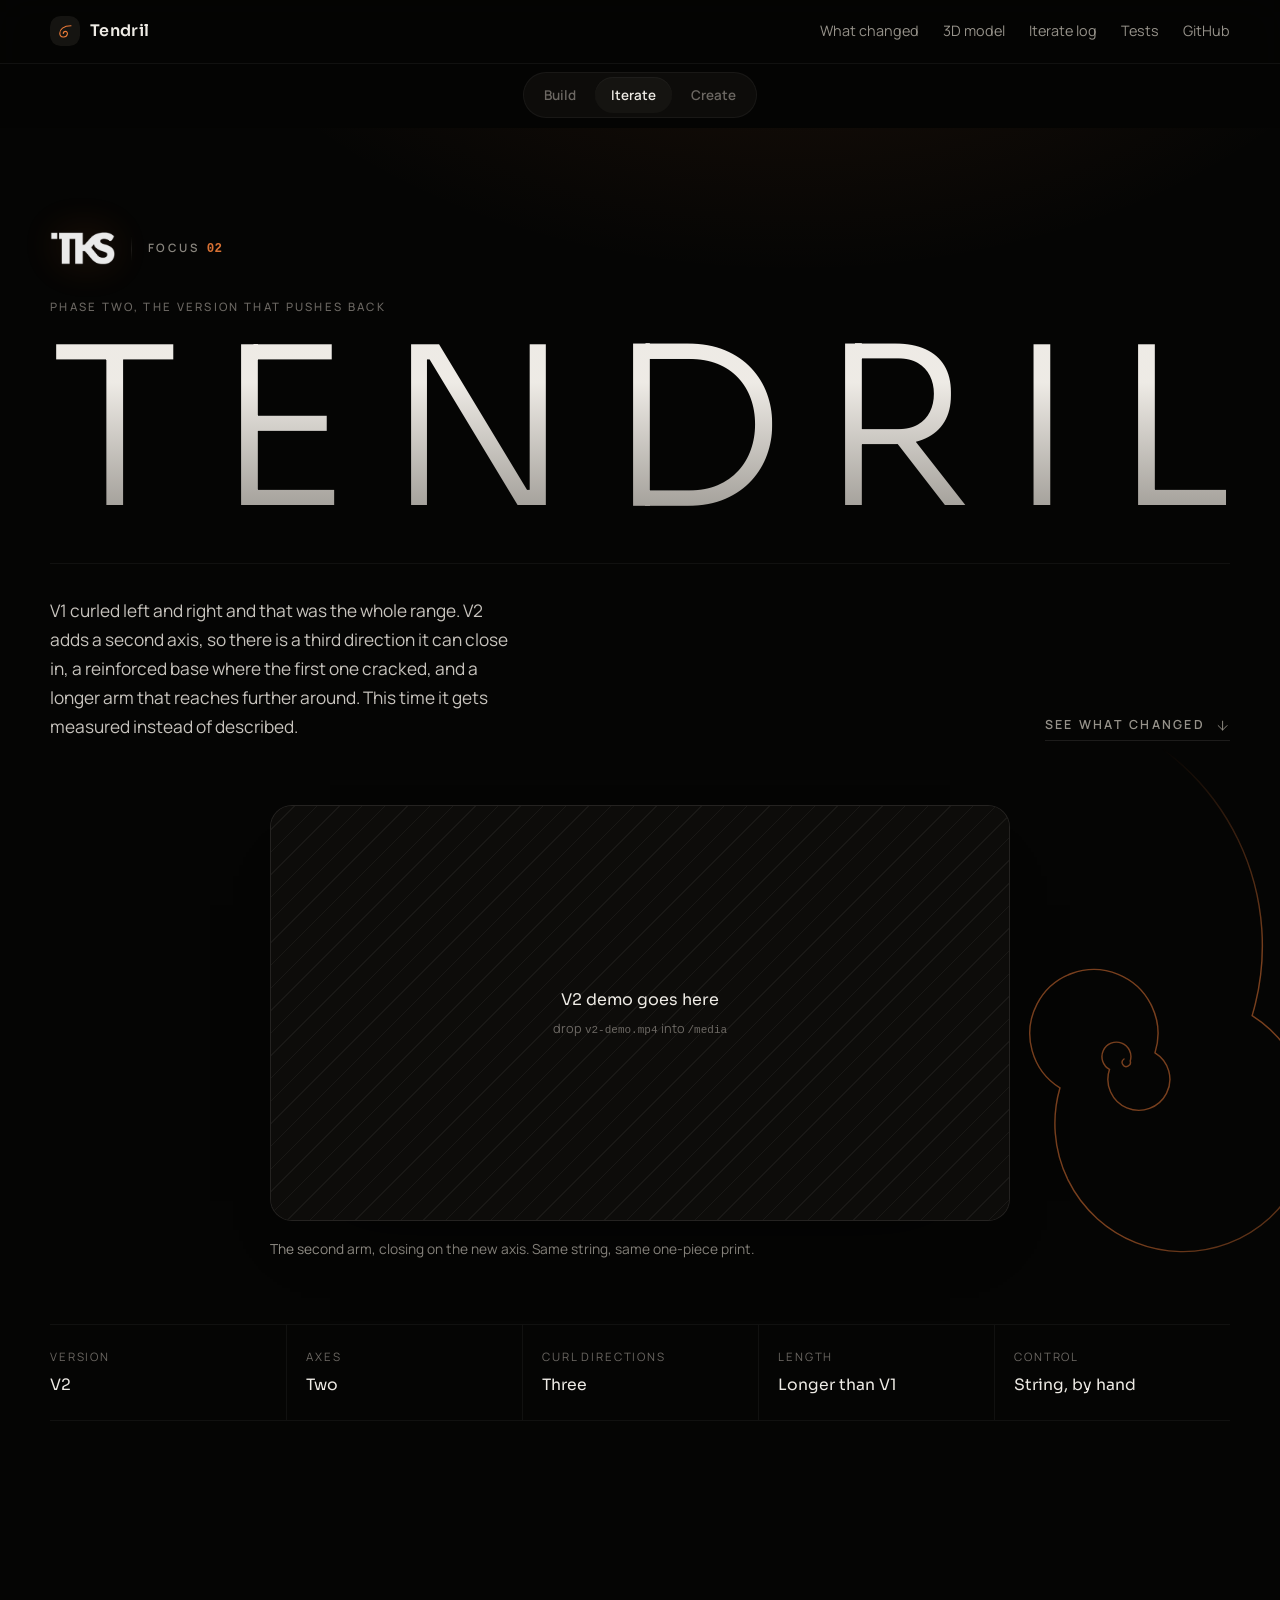
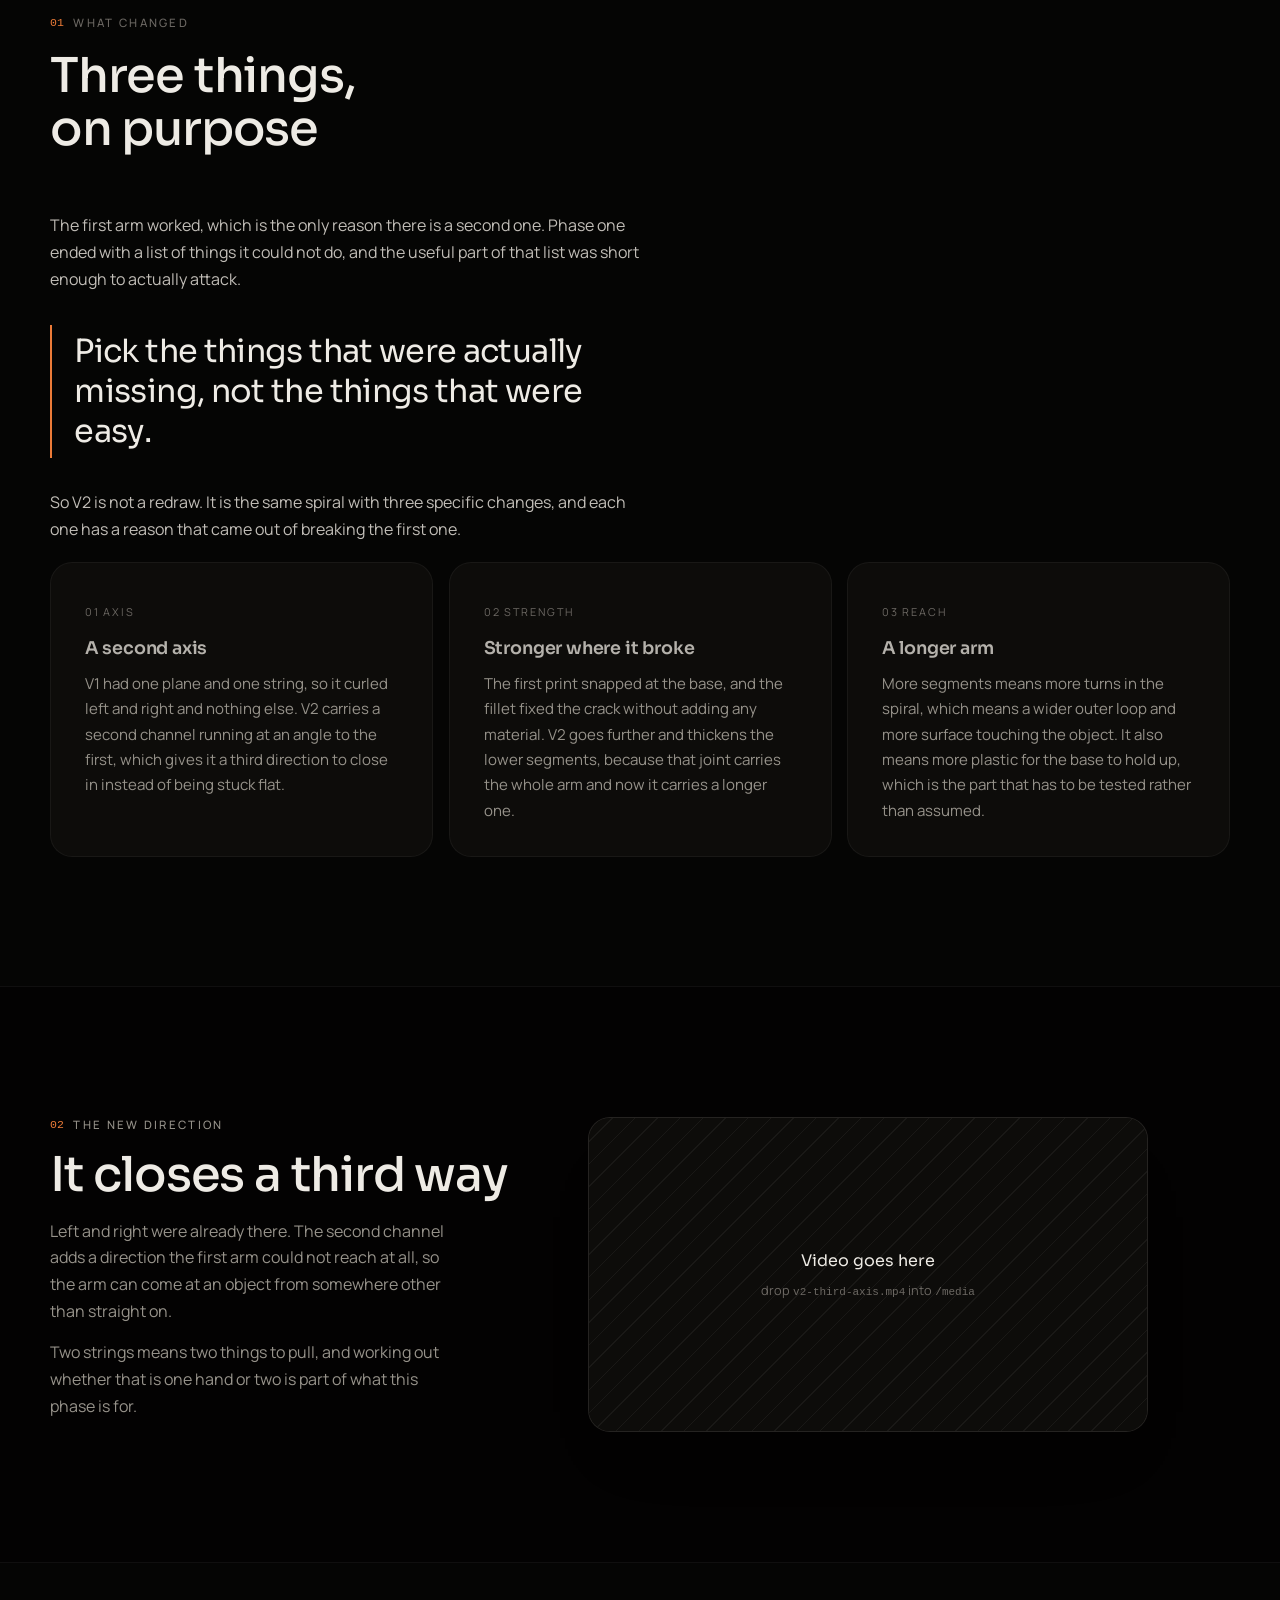
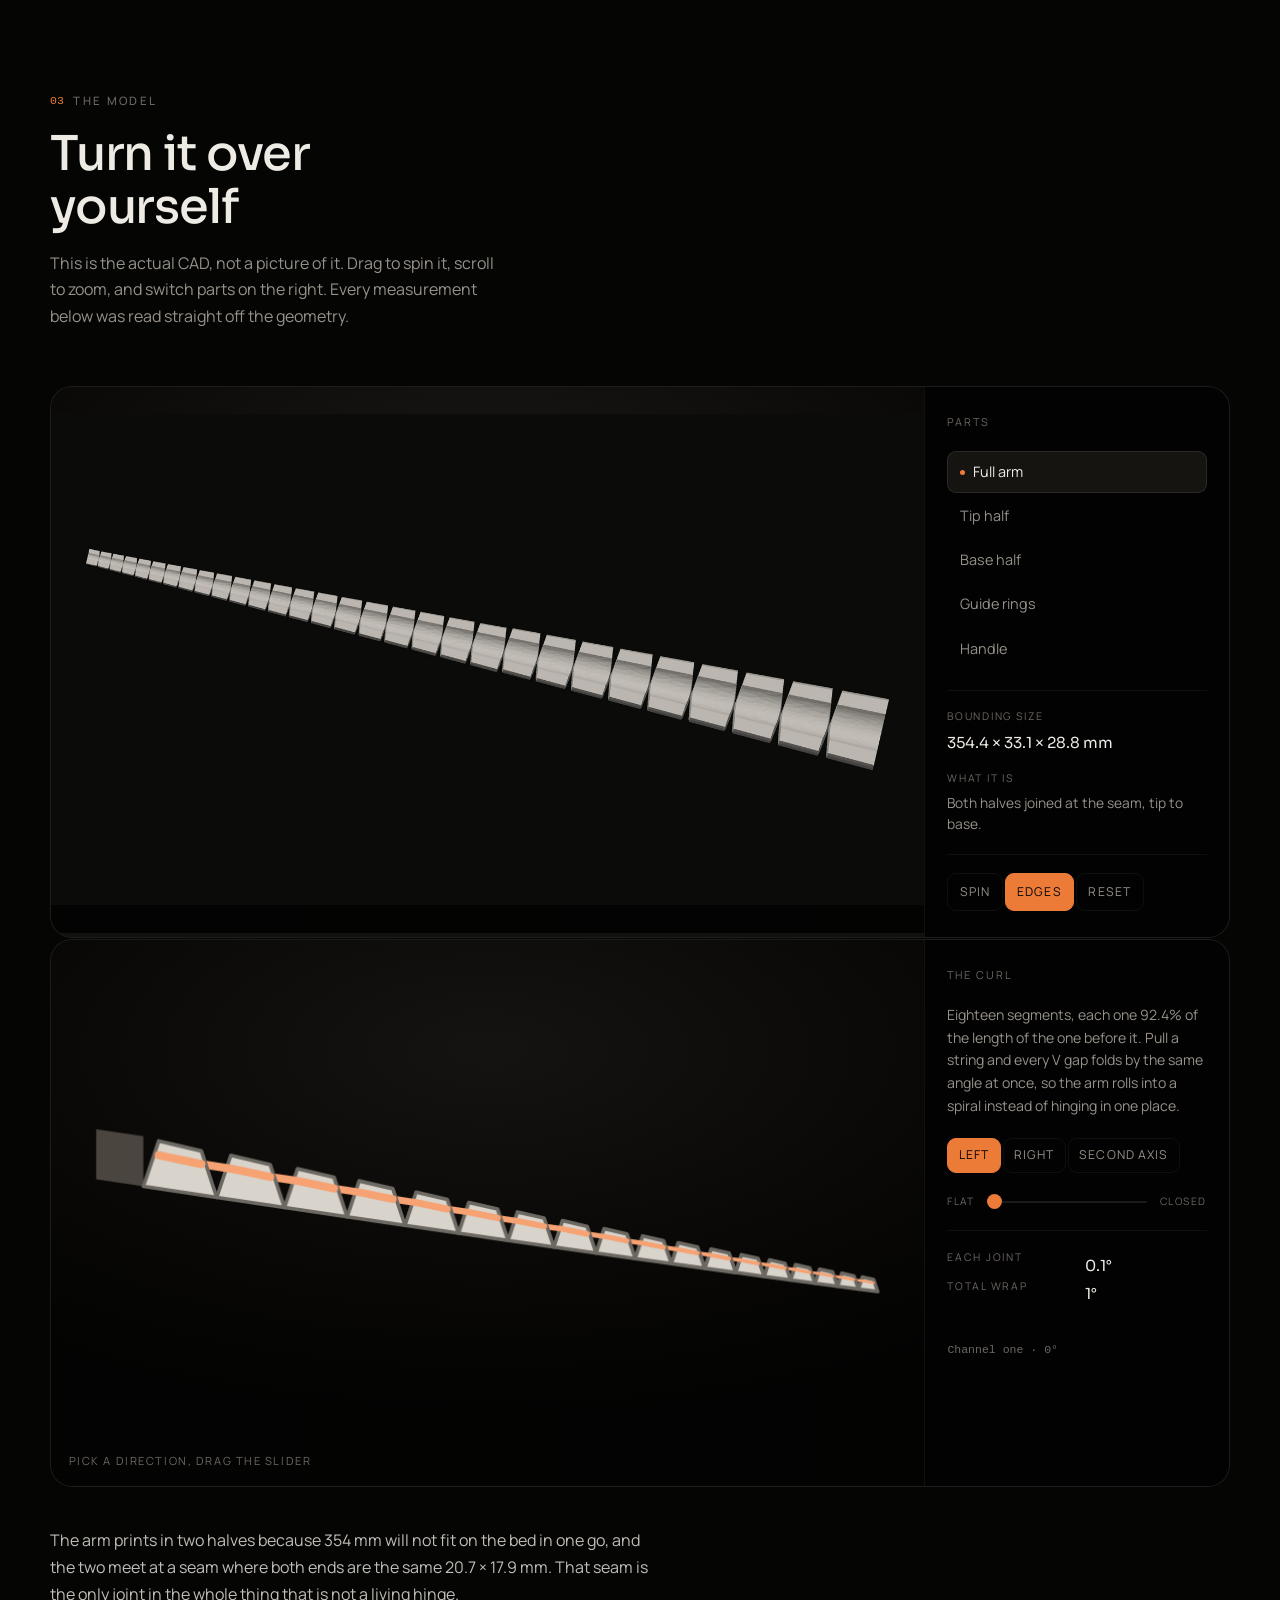
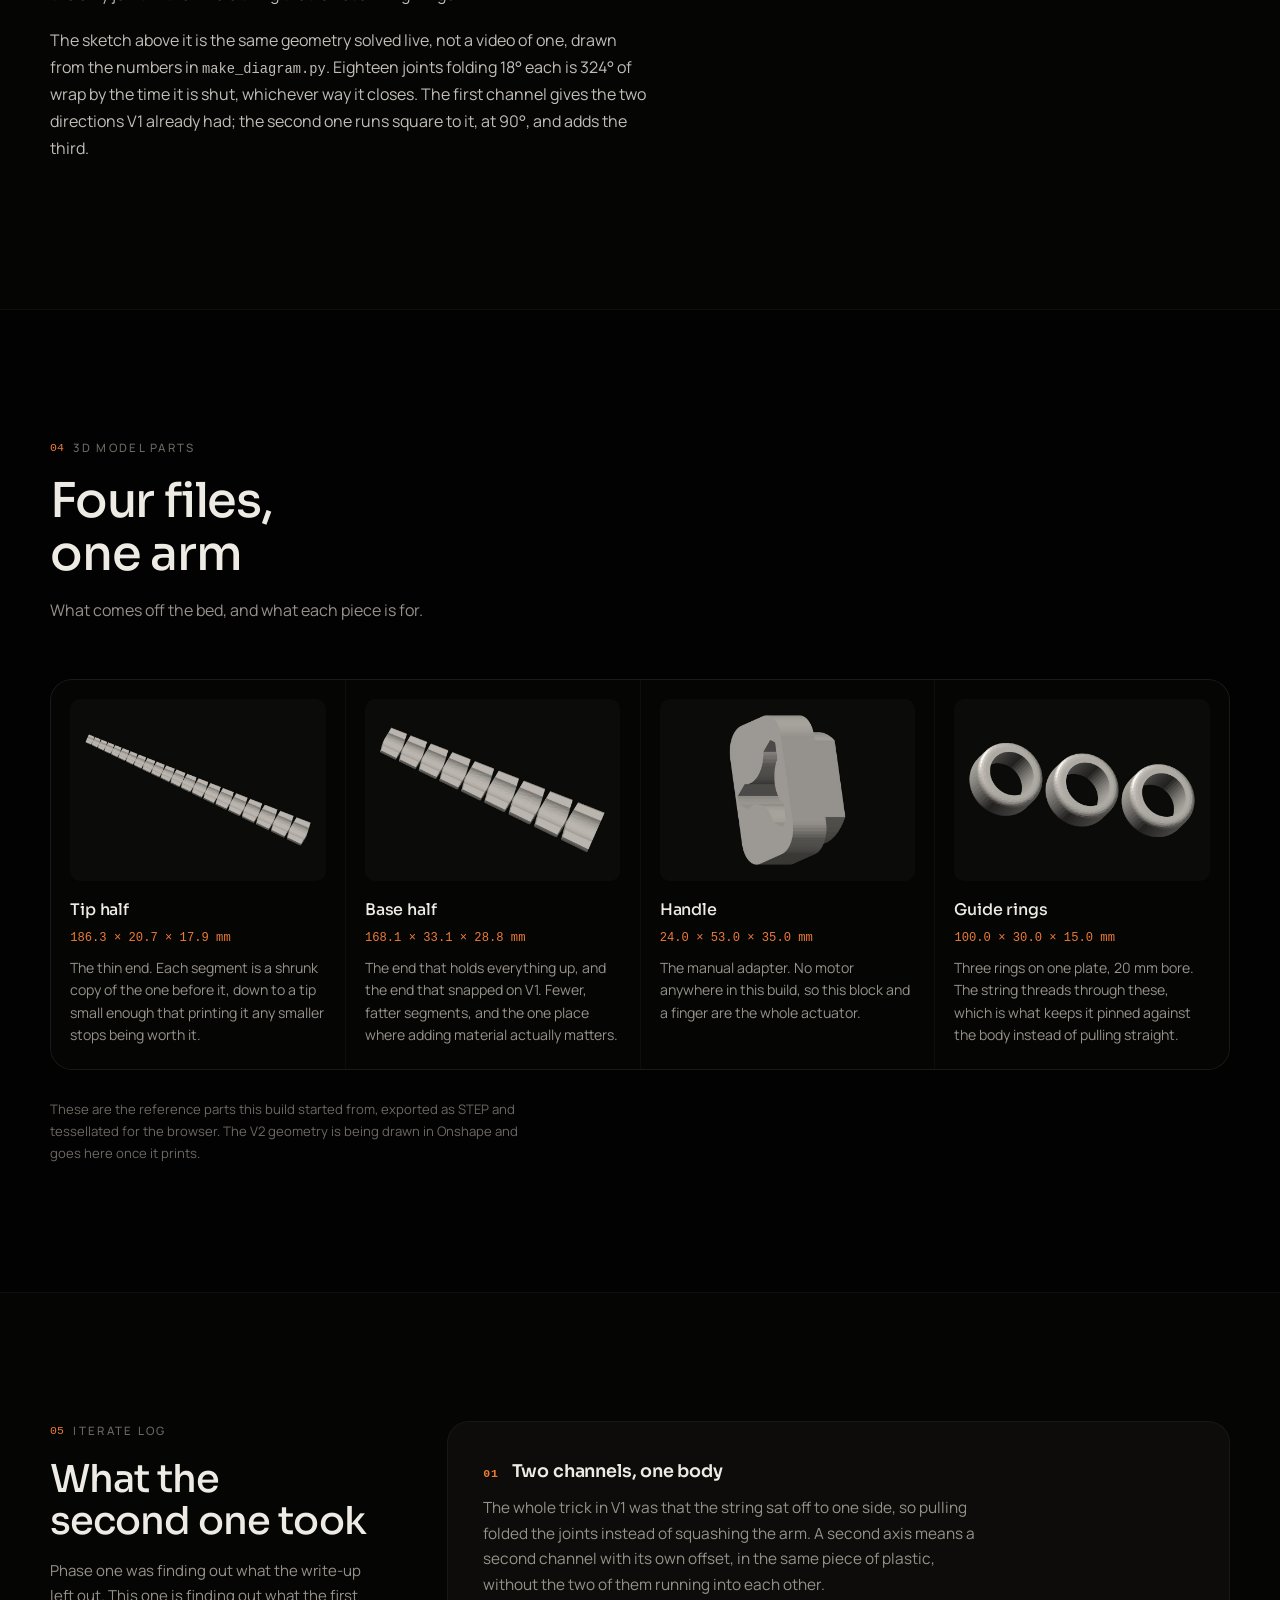
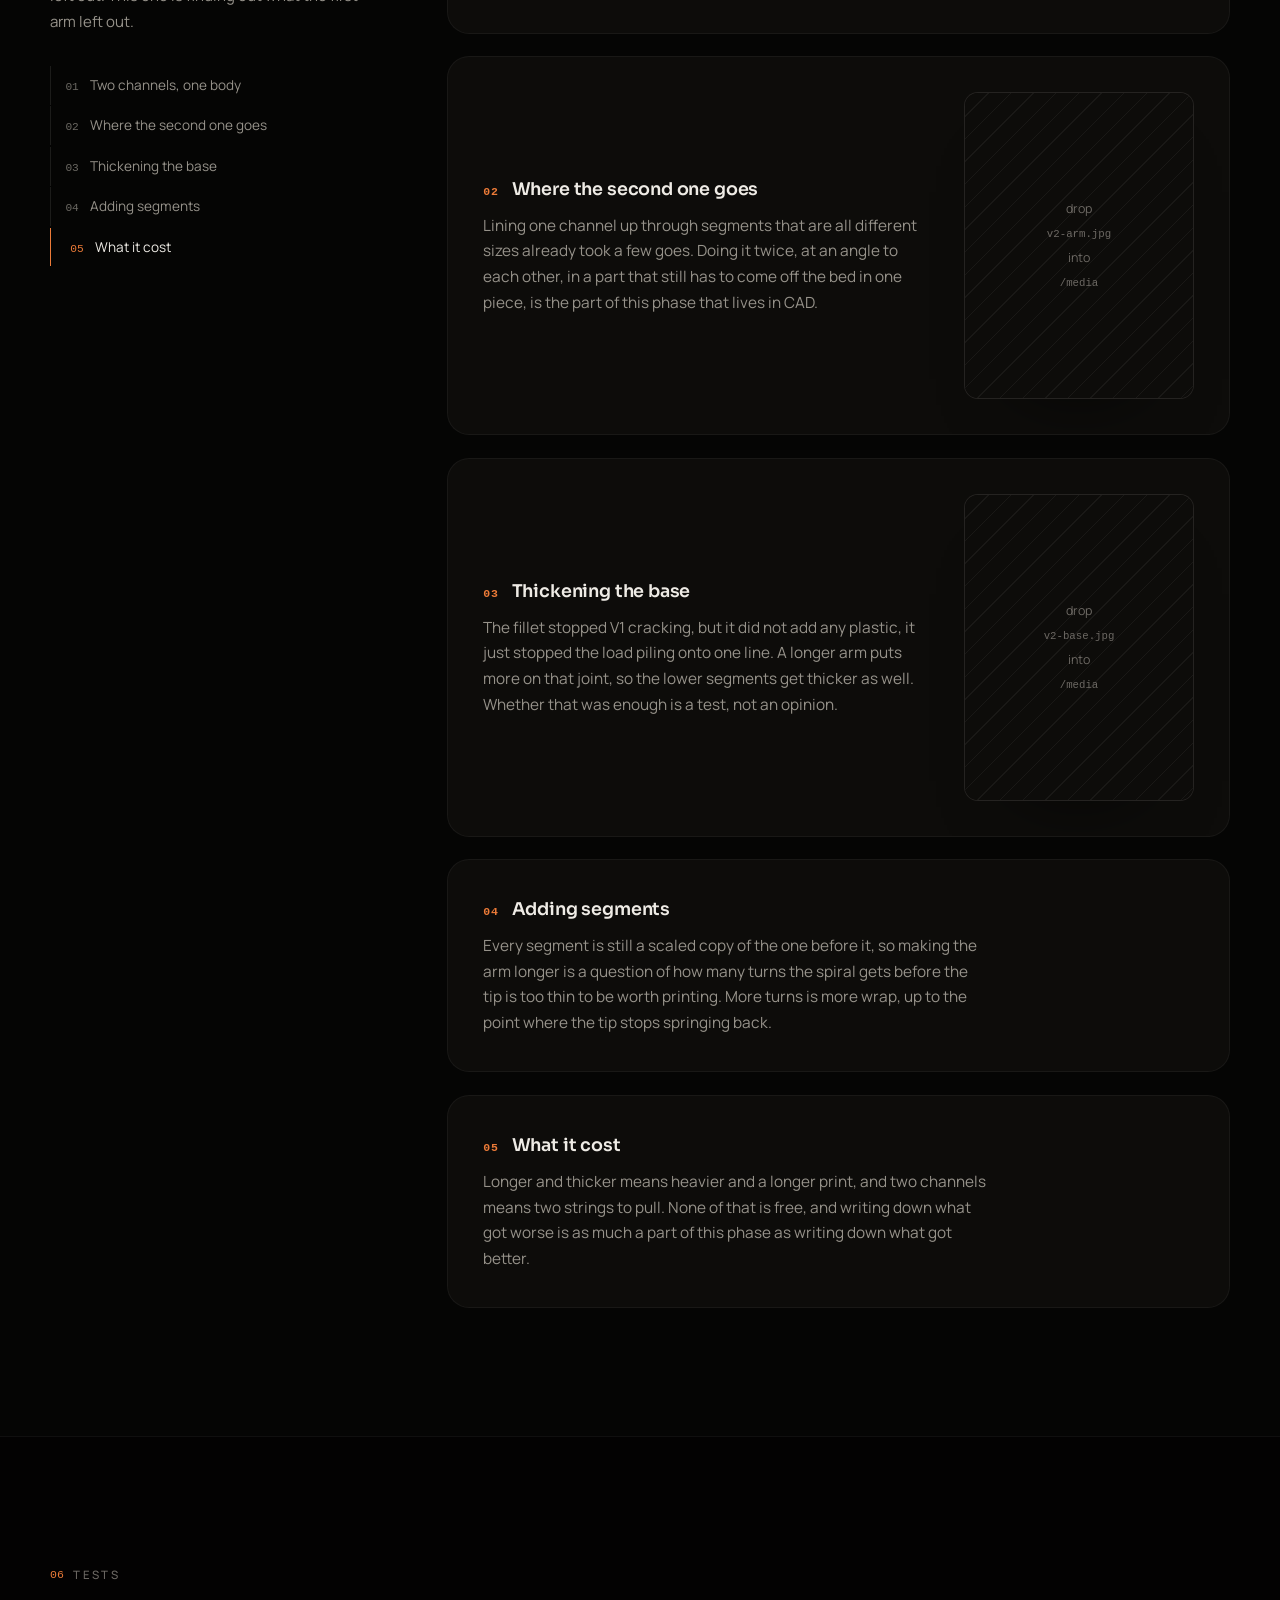
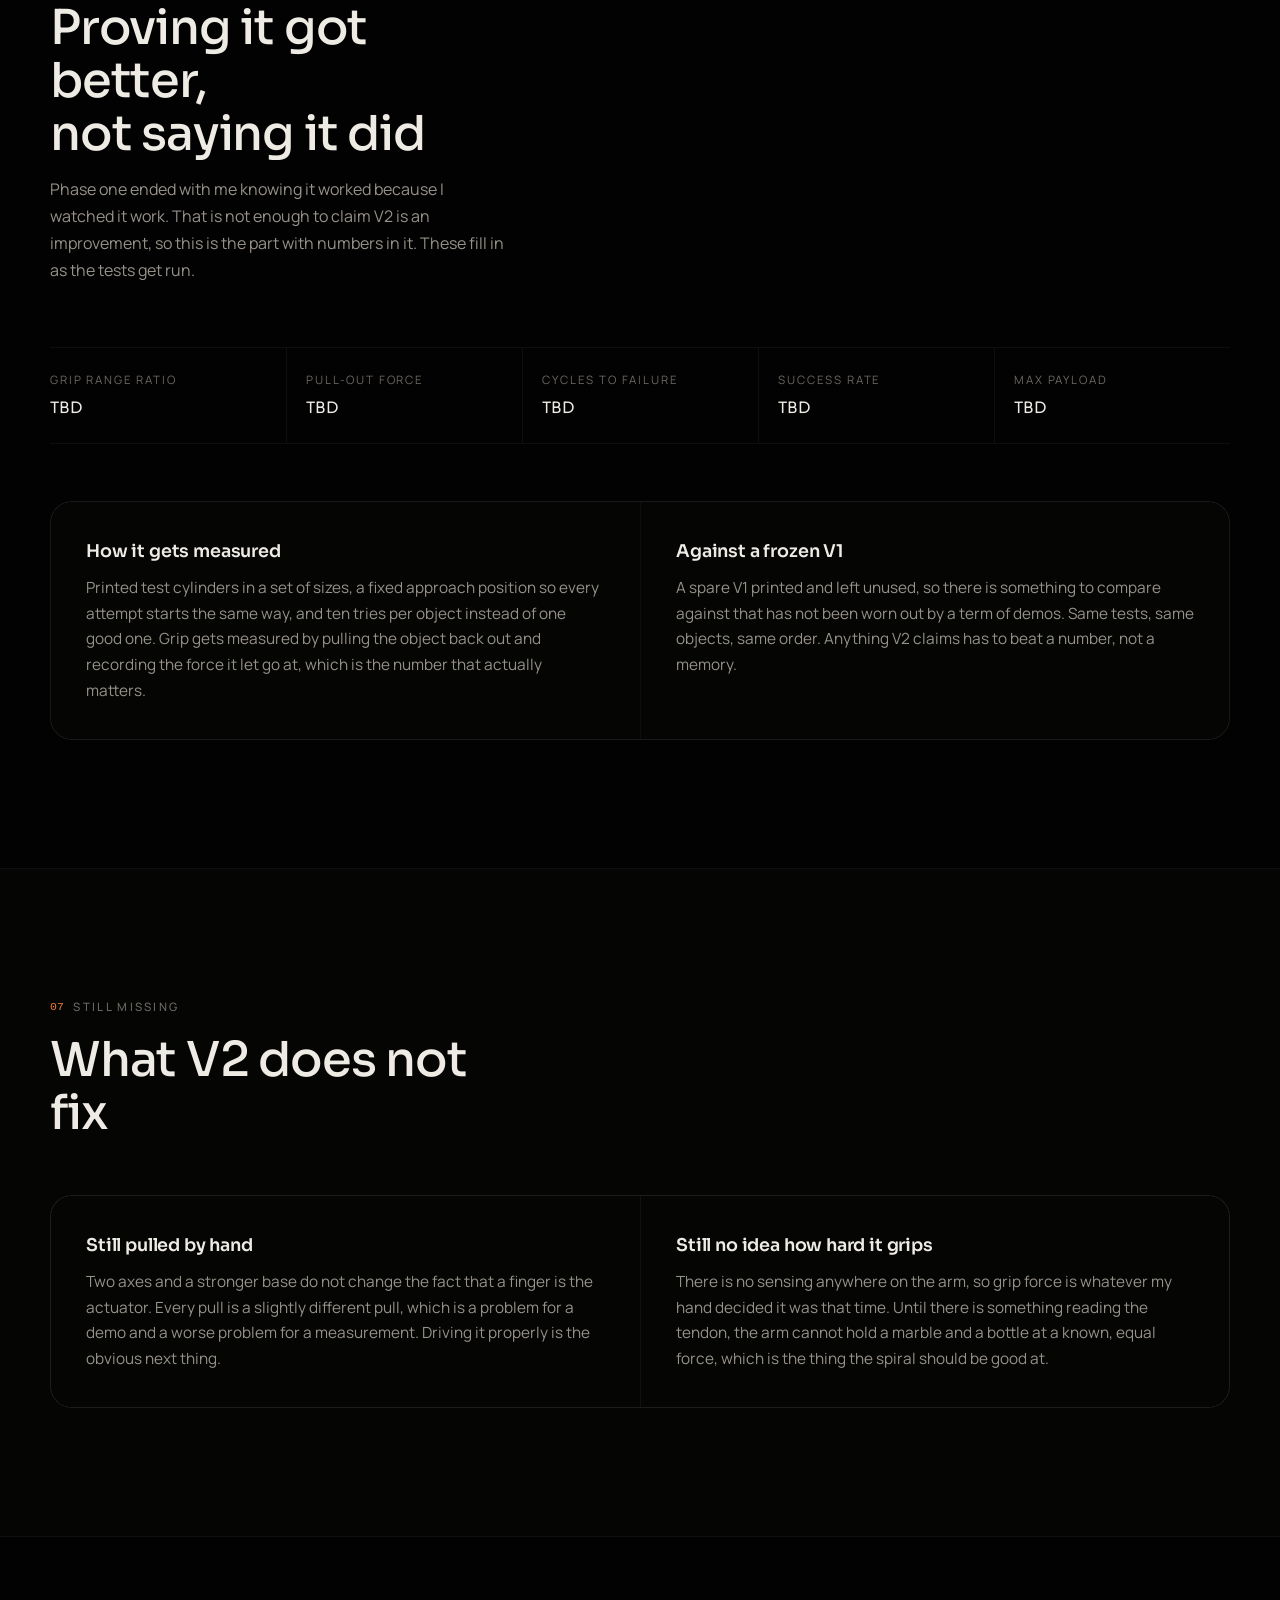
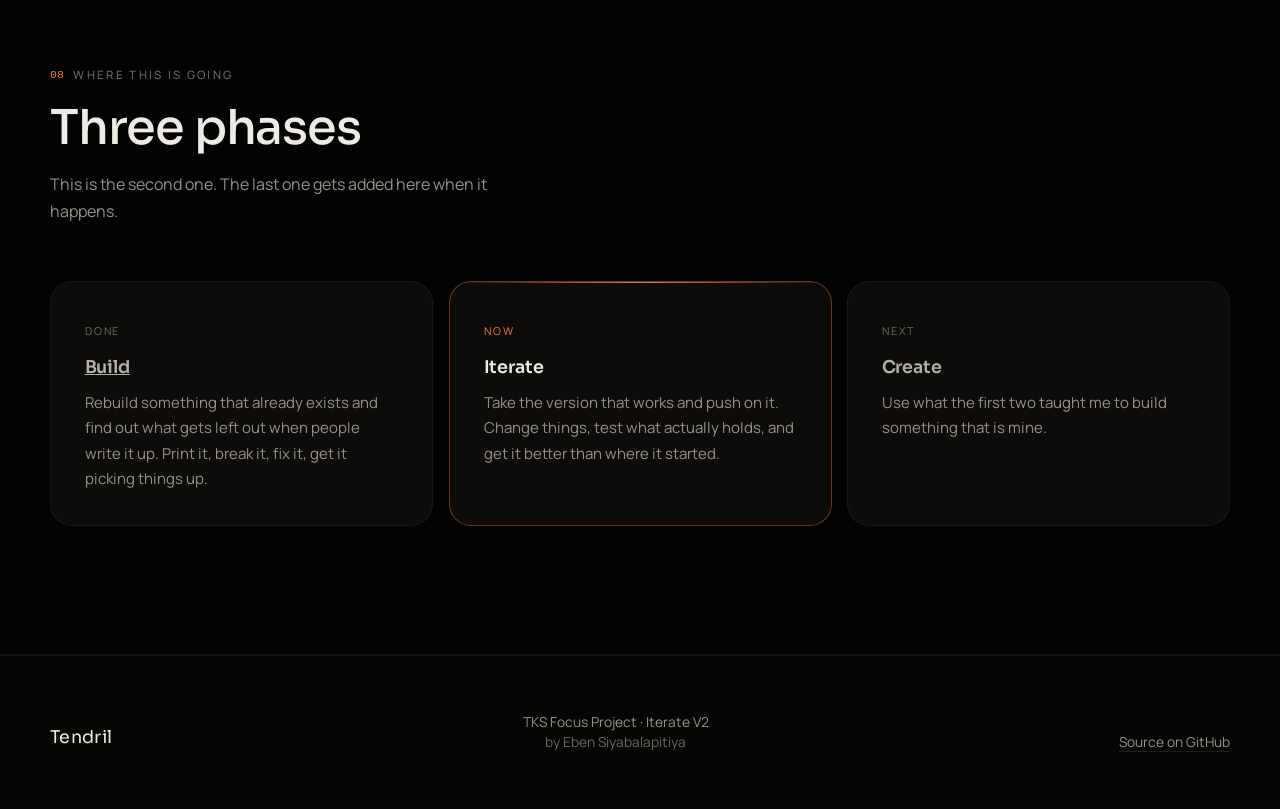
==== commit af639094: "The second channel is 90 degrees, not undecided Co-Authored-By: Claude Opus 5 <noreply@anthropic.com" ====
--- a/iterate.html
+++ b/iterate.html
@@ -241,7 +241,7 @@
 
       <div class="read" style="margin-top:2.5rem">
         <p class="reveal">The arm prints in two halves because 354 mm will not fit on the bed in one go, and the two meet at a seam where both ends are the same 20.7 × 17.9 mm. That seam is the only joint in the whole thing that is not a living hinge.</p>
-        <p class="reveal">The sketch above it is the same geometry solved live, not a video of one, drawn from the numbers in <code>make_diagram.py</code>. Eighteen joints folding 18° each is 324° of wrap by the time it is shut, whichever way it closes. The first channel gives the two directions V1 already had; the second one adds the third, drawn here square to the first while the real angle is still being settled in CAD.</p>
+        <p class="reveal">The sketch above it is the same geometry solved live, not a video of one, drawn from the numbers in <code>make_diagram.py</code>. Eighteen joints folding 18° each is 324° of wrap by the time it is shut, whichever way it closes. The first channel gives the two directions V1 already had; the second one runs square to it, at 90°, and adds the third.</p>
       </div>
     </div>
   </section>
